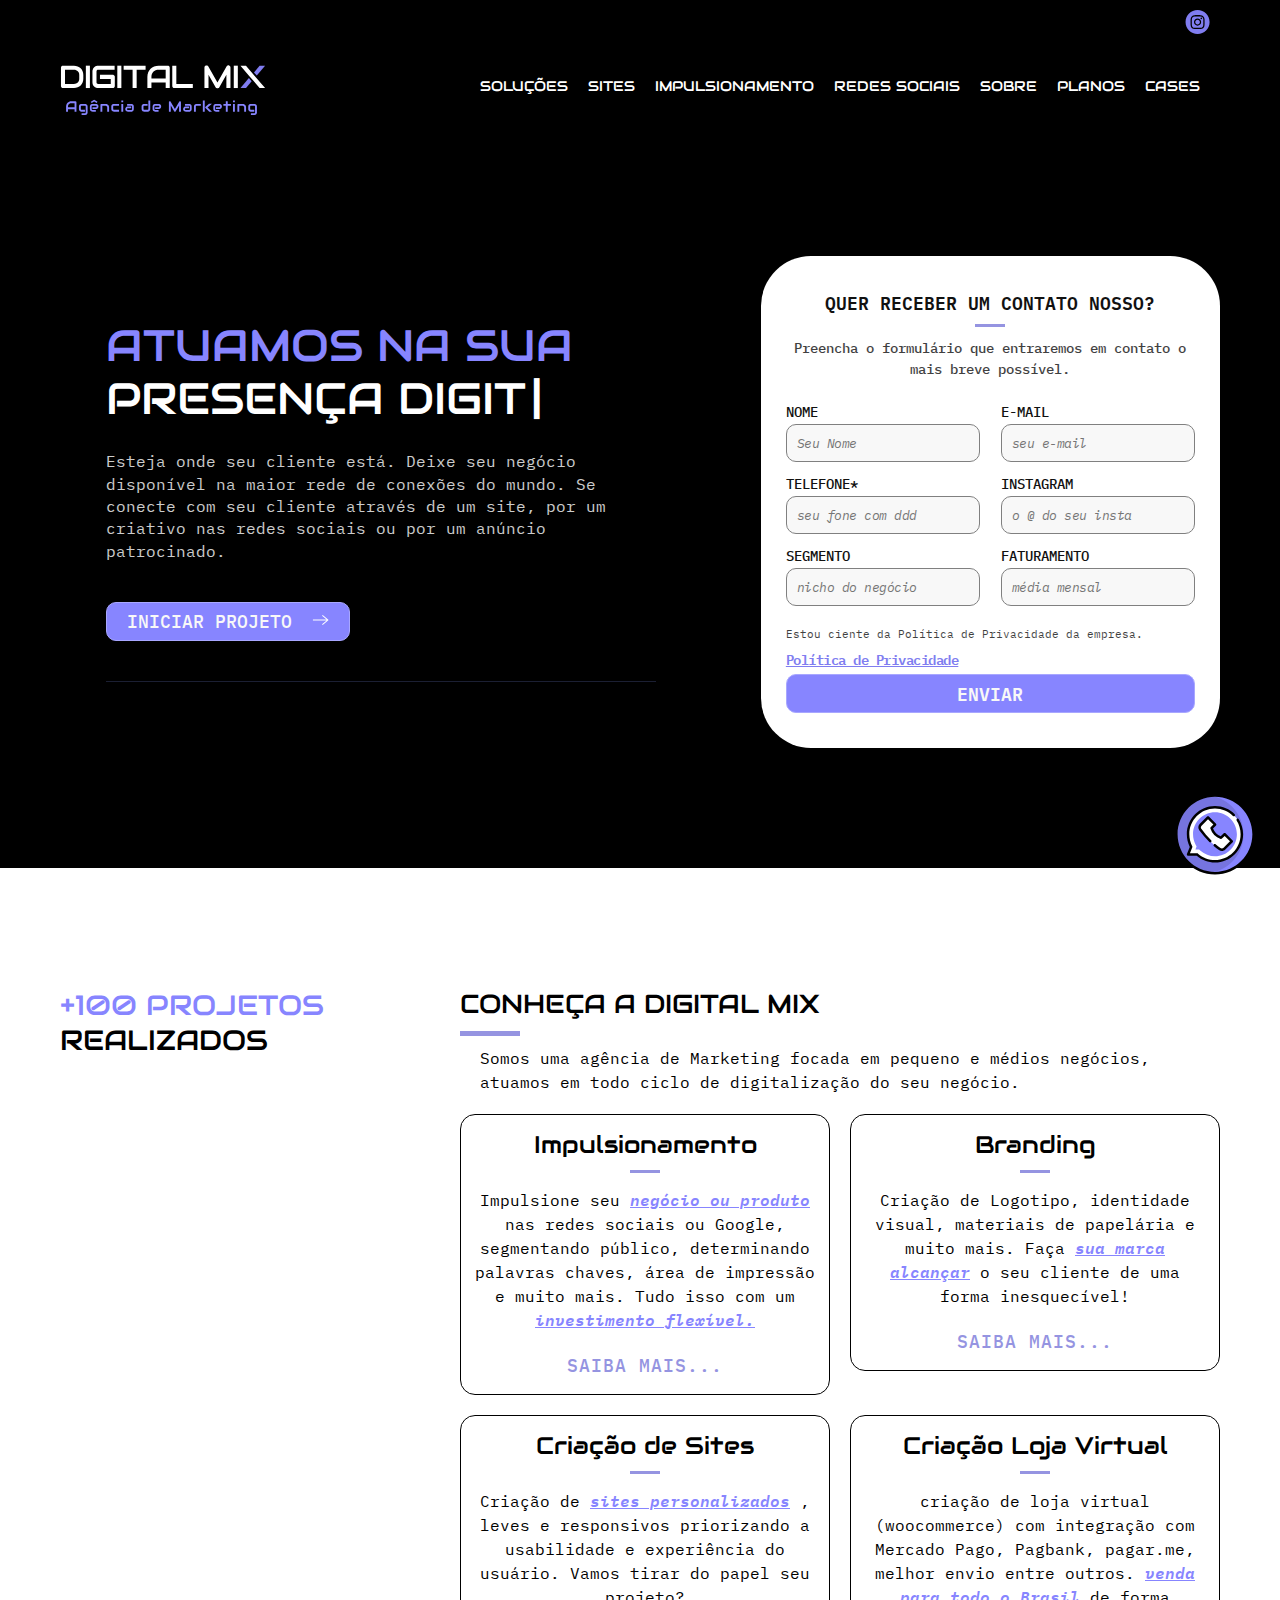
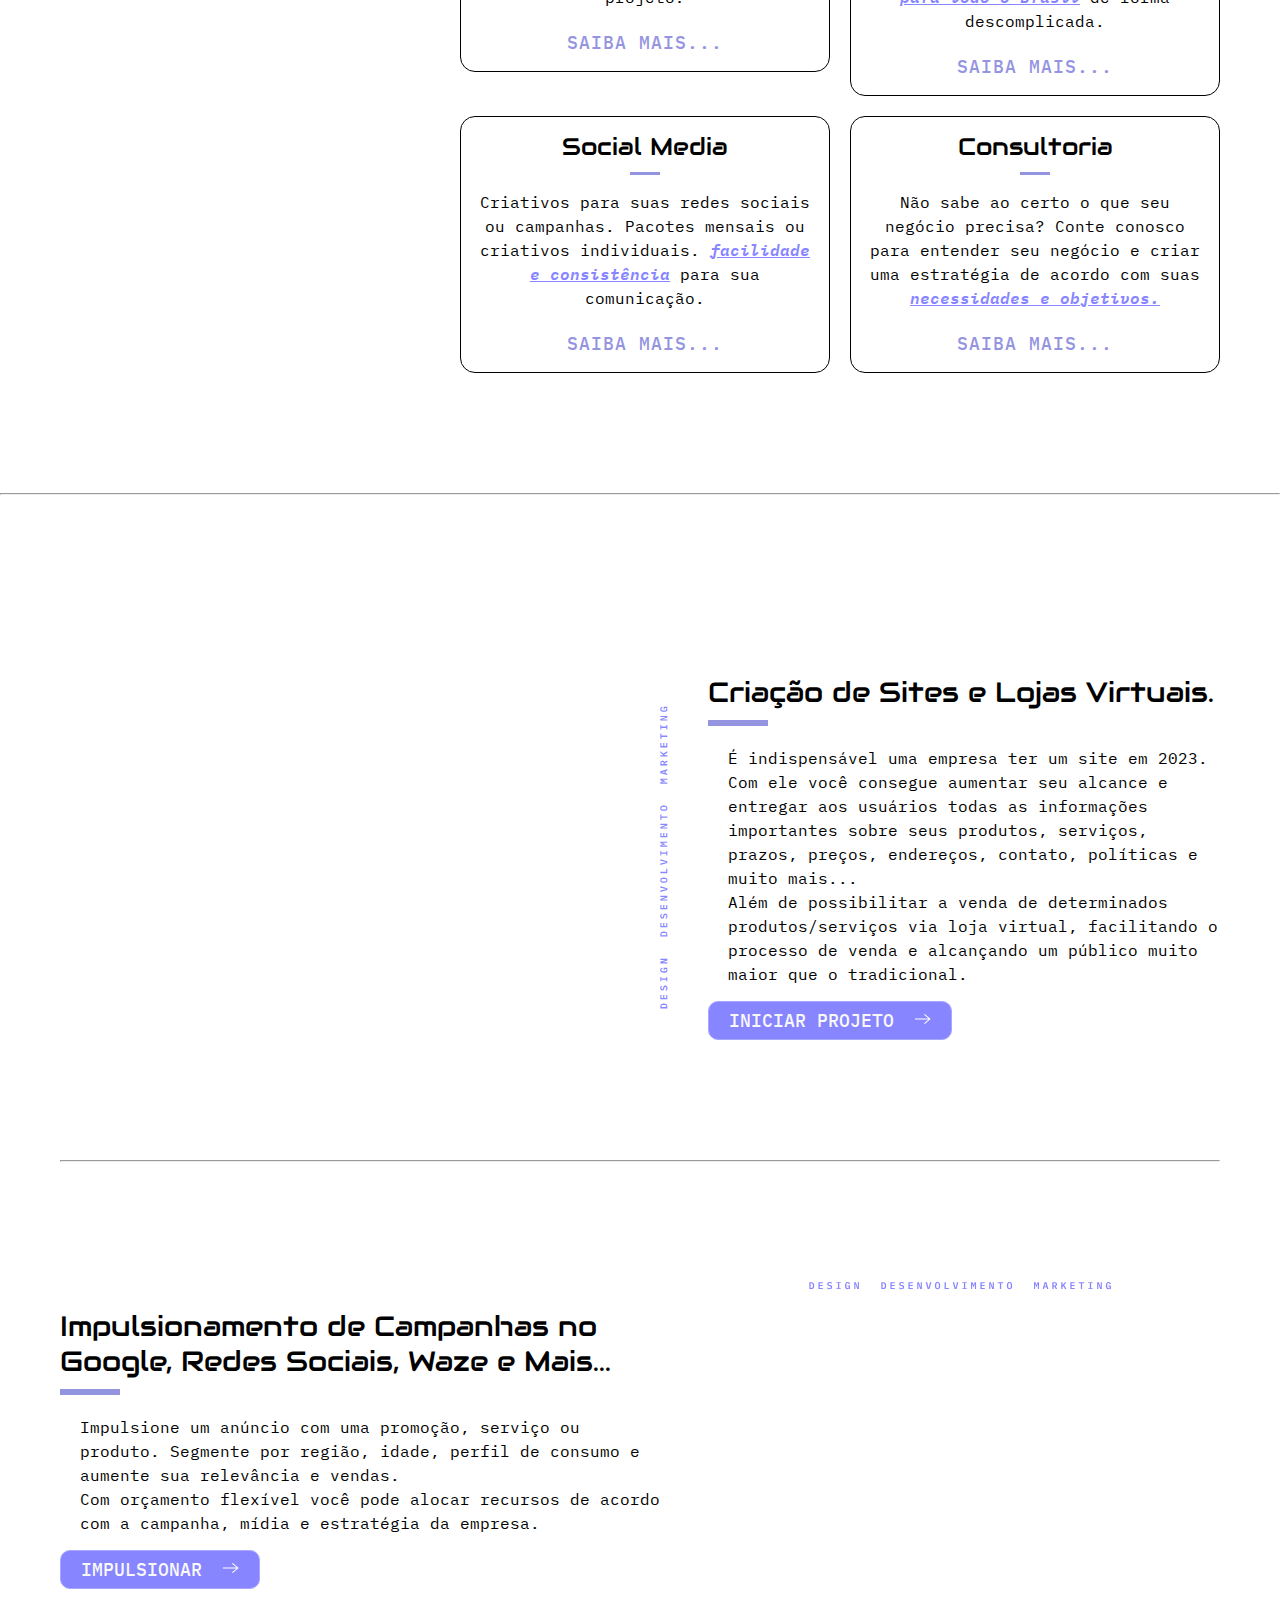
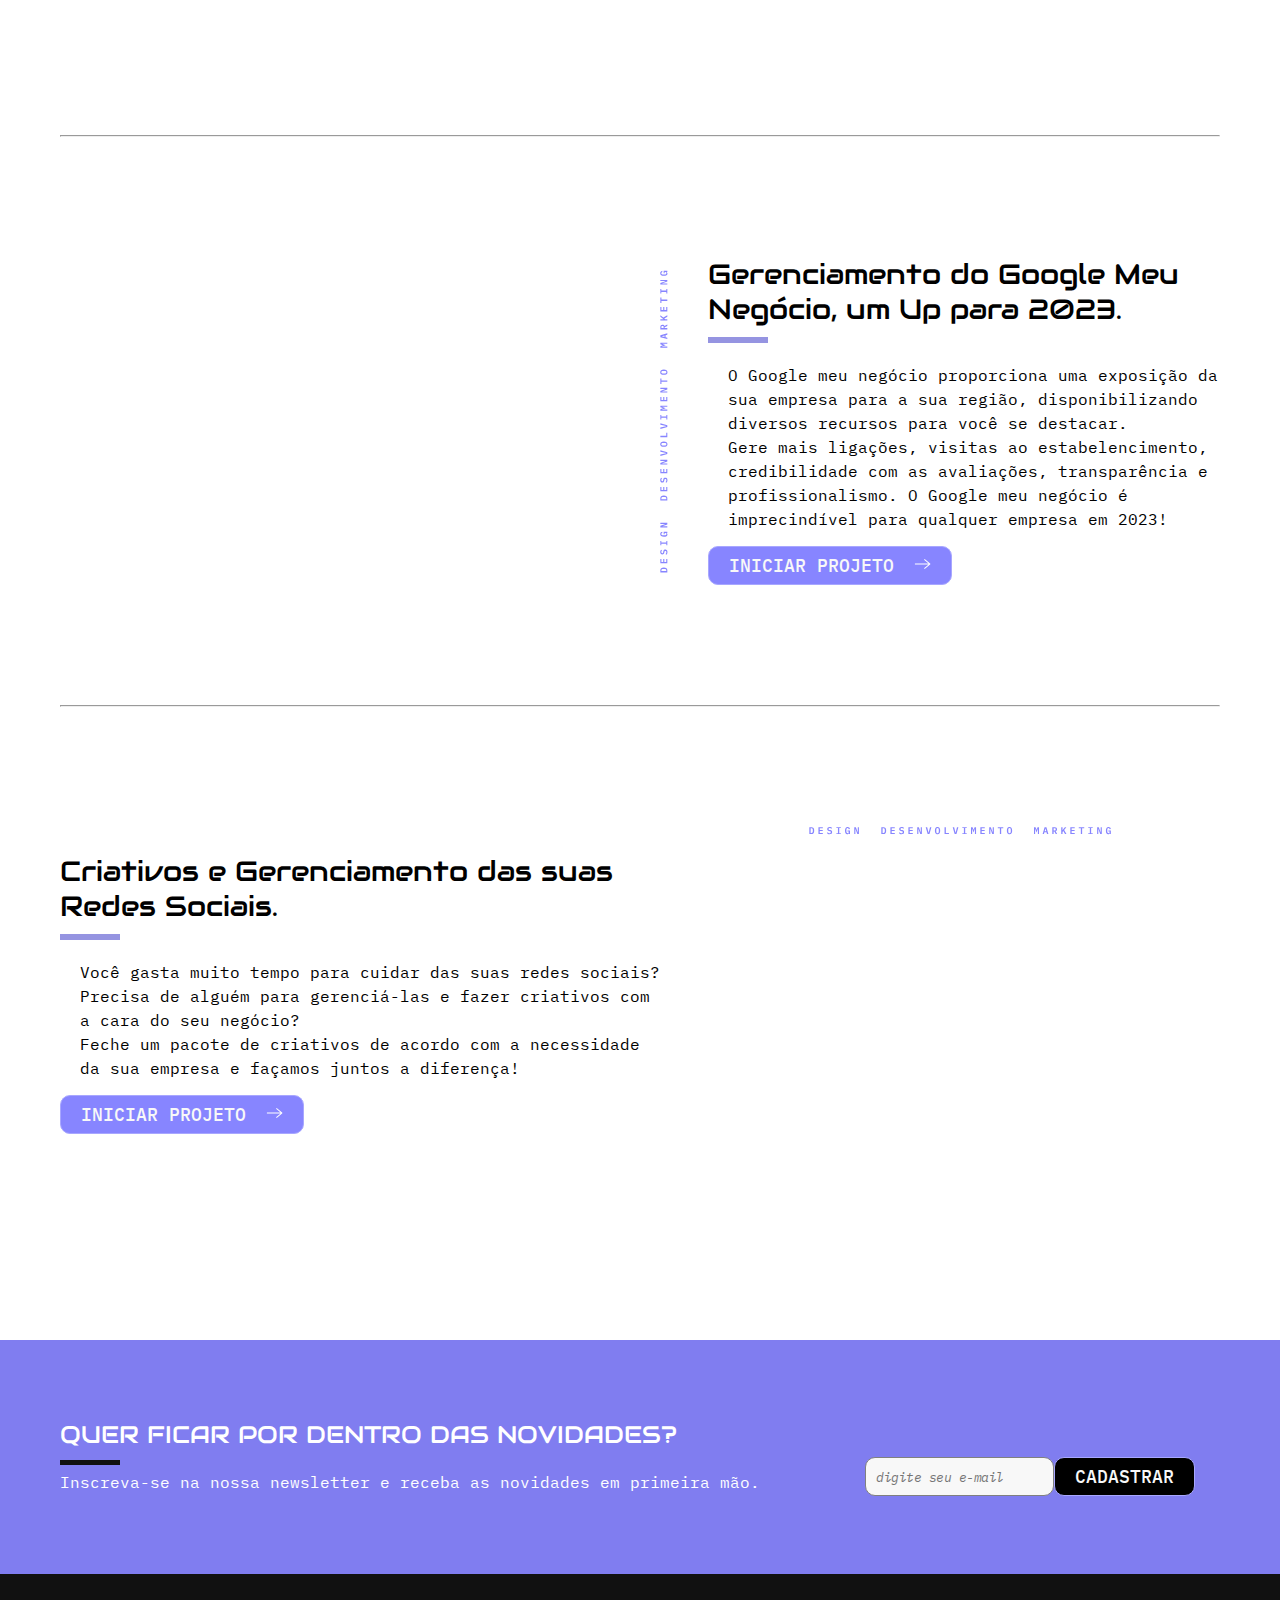
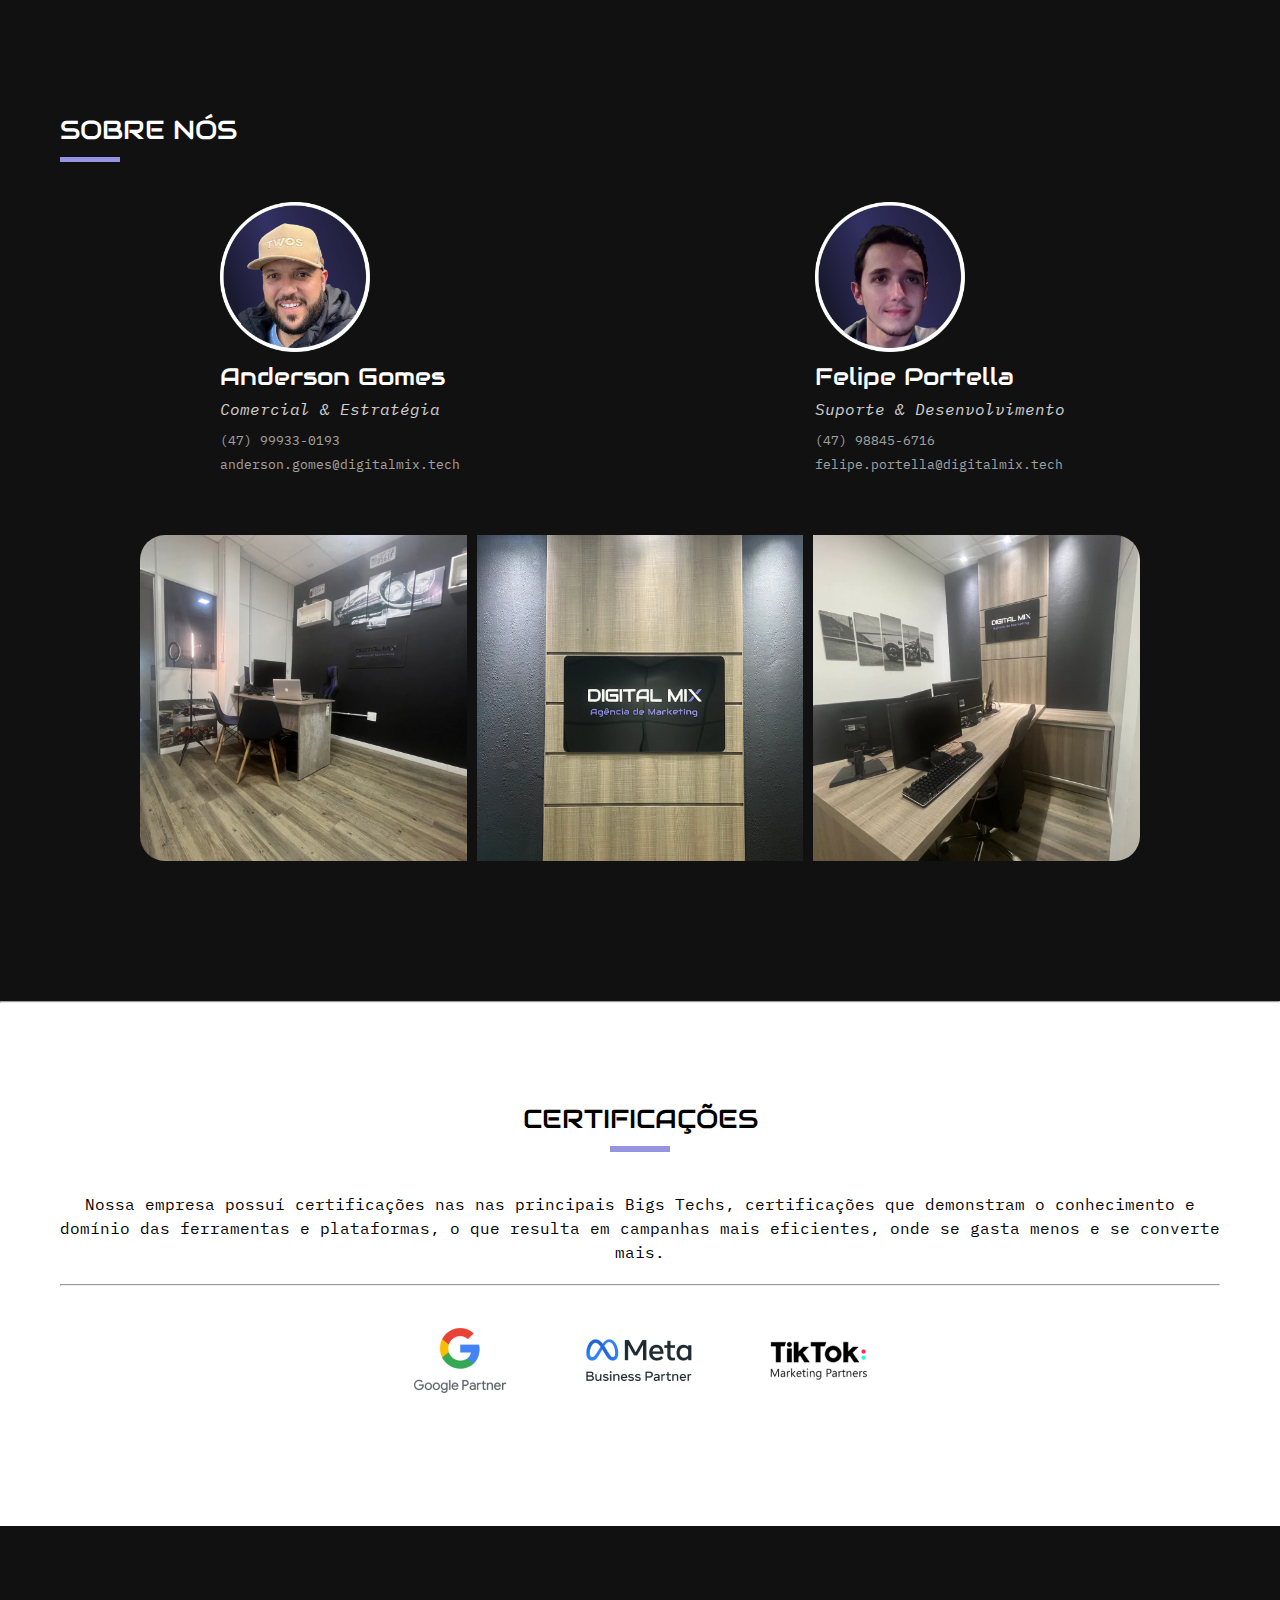
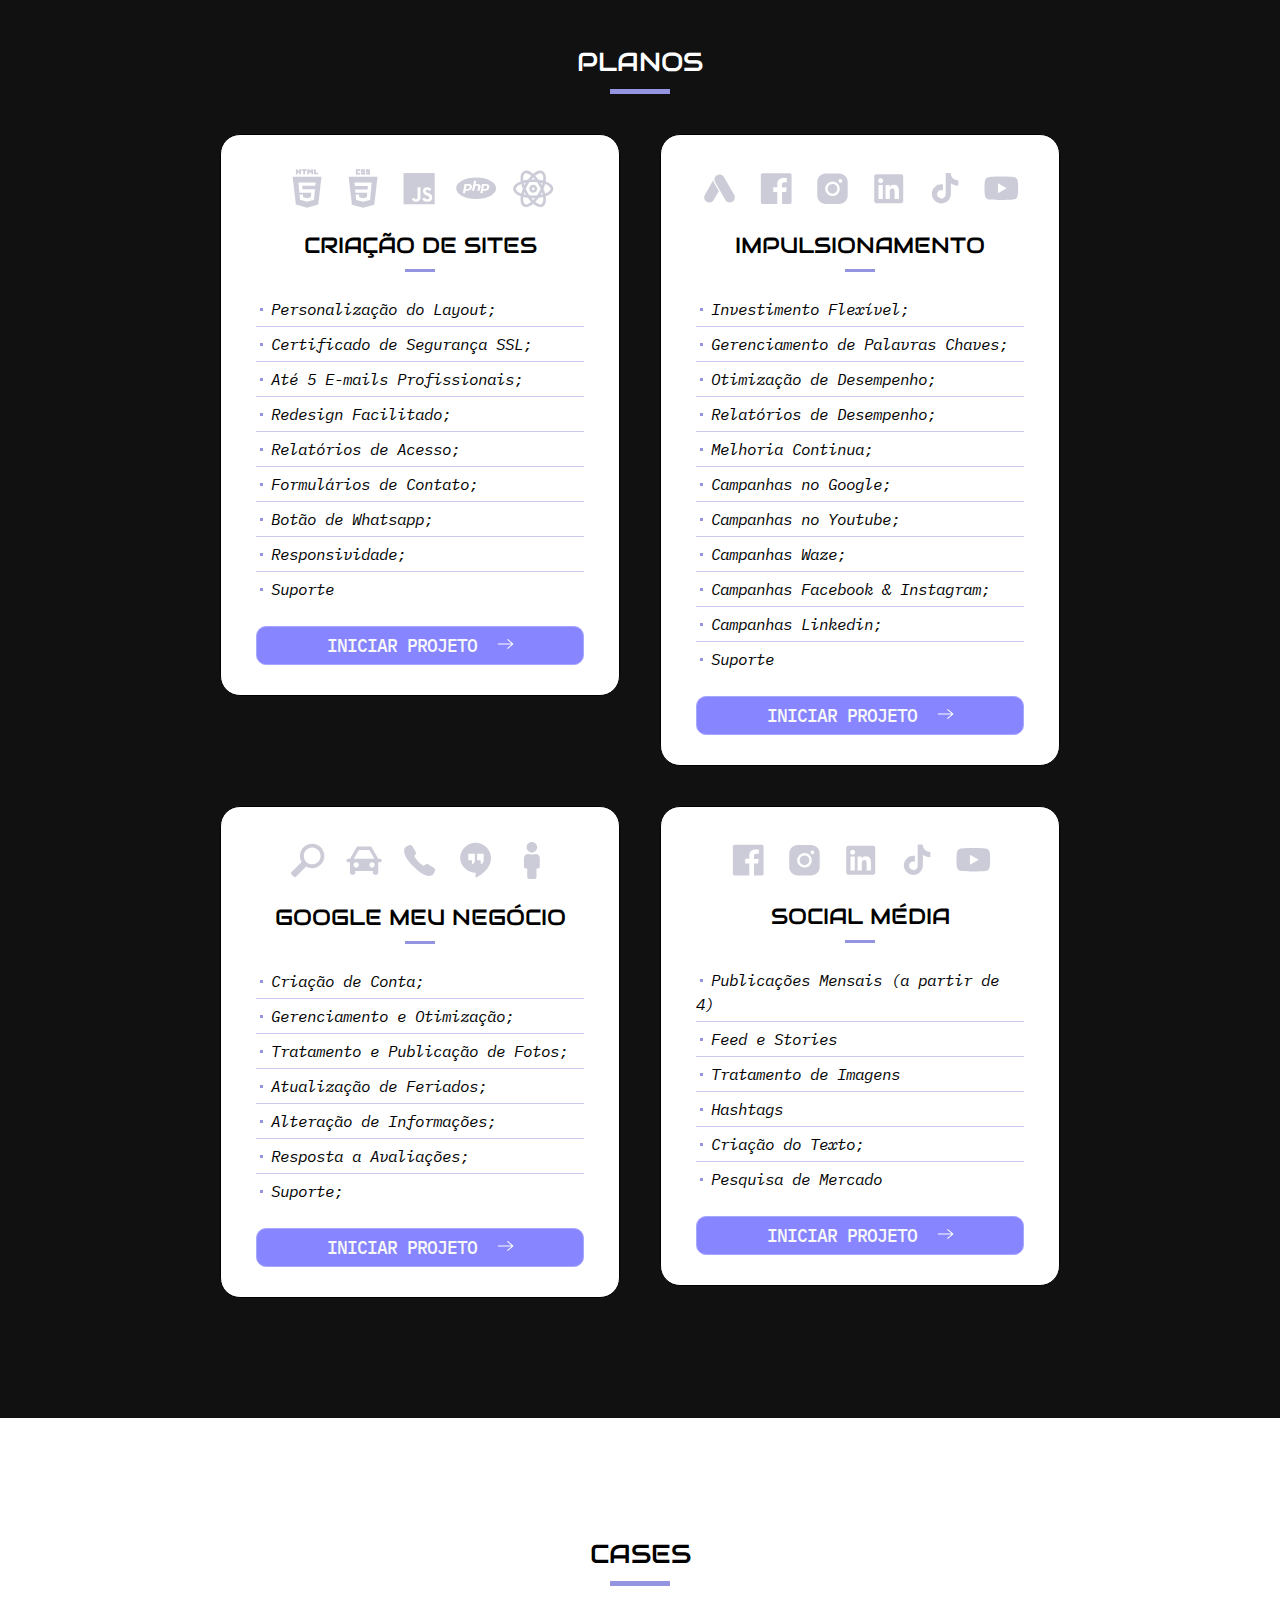
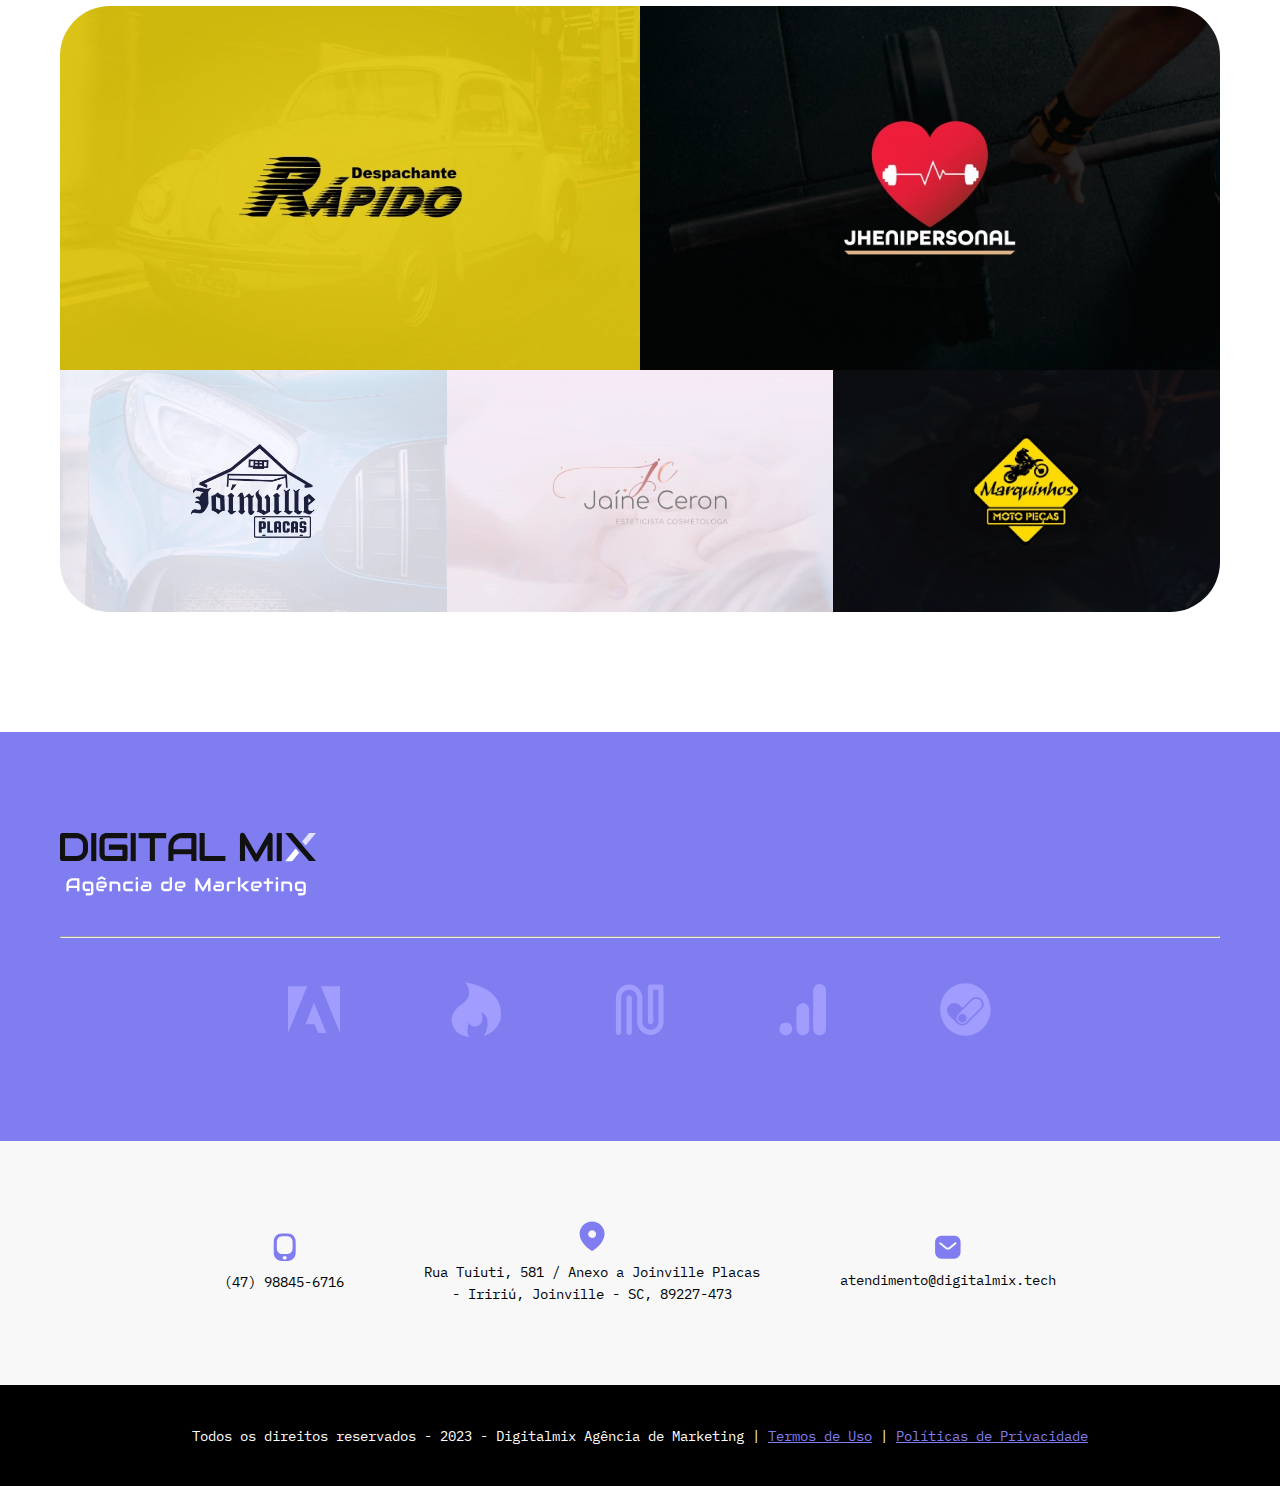
==== index.html @ 93b7db5c "add" ====
<!DOCTYPE html>
<html lang="pt-br">
<head>
    <meta charset="UTF-8">
    <meta http-equiv="X-UA-Compatible" content="IE=edge">
    <meta name="viewport" content="width=device-width, initial-scale=1.0">
    <title>Digitalmix - Agência de Marketing em Joinville</title>

    <meta name="rating" content="General" /> <!--Contra indicação de idade-->
    <meta name="revisit-after" content="60 days" /><!--Dias que deve refazer cache-->
    <meta name="reply-to" content="felipedegenerportella@yahoo.com"><!--Para qual email são enviadas notificações-->
    <meta name="robots" content="index, follow"><!--Robots-->
    <meta name="GOOGLEBOT" content="follow, index" /><!--Google Boot-->
    <meta name="Publisher-Email" content="felipedegenerportella@yahoo.com" />
    <meta name="distribution" content="Regional" /><!--Informa se a distribuição é global ou regional-->
    <meta name="doc-class" content="Completed" /><!--Informa a classe do documento-->
    <meta name="doc-rights" content="Public" /> <!--Informa se as informações são publicas, privadas ou internas-->
    <meta name="copyright" content="Felipe Portella" /><!--Quem produziu o site-->
    
    
     <!--OG-->
     <meta property="og:title" content="Digitalmix - Agência de Marketing em Joinville">
     <meta property="og:description" content="">
     <meta property="og:type" content="website">
     <meta property="og:url" content="https://digitalmix.tech/">
     <meta property="og:image" content="https://digitalmix.tech/img/og.png">
     <meta property="og:imagem:secure_url" content="https://digitalmix.tech/img/og.png">
     <meta property="og:image:type" content="imagem/png">
     <meta property="og:site_name" content="Digitamix - Agência de Marketing em Joinville">

    <!--Css-->
    <link rel="stylesheet" href="css/style.css">

    <!--Font-->
    <link rel="preconnect" href="https://fonts.googleapis.com"><link rel="preconnect" href="https://fonts.gstatic.com" crossorigin><link href="https://fonts.googleapis.com/css2?family=Audiowide&display=swap" rel="stylesheet">
    <link rel="preconnect" href="https://fonts.googleapis.com"><link rel="preconnect" href="https://fonts.gstatic.com" crossorigin><link href="https://fonts.googleapis.com/css2?family=IBM+Plex+Mono:ital,wght@0,400;0,500;0,700;1,400&display=swap" rel="stylesheet">


    <!--Favicon-->
    <link rel="shortcut icon" href="/favicon.ico">
    <meta name="theme-color" content="#8785FF">
    <link rel="apple-touch-icon" sizes="180x180" href="apple-touch-icon.png">
    <link rel="icon" type="image/png" sizes="32x32" href="favicon-32x32.png">
    <link rel="icon" type="image/png" sizes="16x16" href="favicon-16x16.png">
    <link rel="mask-icon" href="/safari-pinned-tab.svg" color="#8785FF">
    <meta name="apple-mobile-web-app-title" content="Digital Mix - Agência de Marketing">
    <meta name="application-name" content="">
    <link rel="manifest" href="/site.webmanifest">

    <!--Navegg-->
    <script id="navegg" type="text/javascript">
        (function(n,v,g){o='Navegg';if(!n[o]){
          a=v.createElement('script');a.src=g;b=document.getElementsByTagName('script')[0];
          b.parentNode.insertBefore(a,b);n[o]=n[o]||function(parms){
          n[o].q=n[o].q||[];n[o].q.push([this, parms])};}})
        (window, document, 'https://tag.navdmp.com/universal.min.js');
        window.naveggReady = window.naveggReady||[];
        nvg85037 = new Navegg({
          acc: 85037
        });
      </script>


    <!-- Google tag (gtag.js) -->
    <script async src="https://www.googletagmanager.com/gtag/js?id=G-N3H4SMGF7G"></script>
    <script>
    window.dataLayer = window.dataLayer || [];
    function gtag(){dataLayer.push(arguments);}
    gtag('js', new Date());

    gtag('config', 'AW-449984923');
    gtag('config', 'G-N3H4SMGF7G');
    </script>

    <!-- Hotjar Tracking Code for https://digitalmix.tech/ -->
<script>
    (function(h,o,t,j,a,r){
        h.hj=h.hj||function(){(h.hj.q=h.hj.q||[]).push(arguments)};
        h._hjSettings={hjid:3334022,hjsv:6};
        a=o.getElementsByTagName('head')[0];
        r=o.createElement('script');r.async=1;
        r.src=t+h._hjSettings.hjid+j+h._hjSettings.hjsv;
        a.appendChild(r);
    })(window,document,'https://static.hotjar.com/c/hotjar-','.js?sv=');
</script>


<!--ADOPT-->
<meta name="adopt-website-id" content="e0856eb4-cb9e-4109-abf4-30ad2fa13385" />
          <script src="//tag.goadopt.io/injector.js?website_code=e0856eb4-cb9e-4109-abf4-30ad2fa13385" class="adopt-injector"></script>

</head>
<body>

      <!--Whats-->
      <a class="whats-fixed" target="_blank" onclick='return gtag_report_conversion("https://api.whatsapp.com/send?phone=5547988456716&text=Olá! Encontrei esse número no Site.")' href="https://api.whatsapp.com/send?phone=5547988456716&text=Olá! Encontrei esse número no Site.">
       <img src="/img/whatsapp-fixed.svg" alt="Whatsapp Faleconosco">
     </a>

 

    <!--Top Menu-->
    <section class="top-menu">
        <div class="top-menu-social container">
          <!--<a href=""><img src="/img/face.svg" alt="Facebook da DigitalMix"></a>-->  
            <a target="_blank" href="https://www.instagram.com/agencia_digitalmix/"><img src="/img/insta.svg" alt="Instagram da DigitalMix"></a>
        </div>
    </section>

    <header class="header">
        <div class="container header-grid"  id="nav">
            <div class="logo">
               <a href=""> <img src="/img/digital-mix-logo.svg" alt="Logotipo DigitalMix"></a>
            </div>
            <button aria-label="Abrir Menu" id="btn-mobile" aria-haspopup="true" aria-controls="menu" aria-expanded="false">
                <span id="hamburger"></span>
              </button>
            <ul class="menu" data-menu="list" id="menu" role="menu">
                <li><a href="#solucoes">SOLUÇÕES</a></li>
                <li><a href="#sites-info">SITES</a></li>
                <li><a href="#impulsionamento-info">IMPULSIONAMENTO</a></li>
                <li><a href="#social-info">REDES SOCIAIS</a></li>
                <li><a href="#about">SOBRE</a></li>
                <li><a href="#plans">PLANOS</a></li>
                <li><a href="#cases">CASES</a></li>

            </ul>

  
        </div>
    </header>



    <main class="main" >
        <div class="container main-grid">
            <div class="main-content">
                <span class="title-init">ATUAMOS NA SUA</span>
                <h1>PRESENÇA DIGITAL!</h1>
                <p>Esteja onde seu cliente está. Deixe seu negócio disponível na maior rede de conexões do mundo. Se conecte com seu cliente através de um site, por um criativo nas redes sociais ou por um anúncio patrocinado.</p>
                <a class="btn" target="_blank" onclick='return gtag_report_conversion("https://api.whatsapp.com/send?phone=5547988456716&text=Olá! Encontrei esse número no Site.")' href="https://api.whatsapp.com/send?phone=5547988456716&text=Olá! Encontrei esse número no site.">Iniciar Projeto</a>
            </div>
            <form class="form formphp" action="./enviar.php" method="POST" name="form" aria-label="Formulário de Contato">
                <h3>QUER RECEBER UM CONTATO NOSSO?</h3>
                <p>Preencha o formulário que entraremos em contato o mais breve possível.</p>
                <div class="form-grid">
                    <div class="form-group">
                        <div>
                            <label for="nome">NOME</label>
                            <input placeholder="Seu Nome" name="nome" type="text">
                        </div>
                        <div>
                            <label for="email">E-MAIL</label>
                            <input placeholder="seu e-mail" name="email" type="text">
                        </div>
                    </div>
                    <div class="form-group">
                        <div>
                            <label for="telefone">TELEFONE*</label>
                            <input placeholder="seu fone com ddd" name="telefone" type="text">
                        </div>
                        <div>
                            <label for="instagram">INSTAGRAM</label>
                            <input placeholder="o @ do seu insta" name="instagram" type="text">
                        </div>
                    </div>
                    <div class="form-group hidden-mobile">
                        <div>
                            <label for="segmento">SEGMENTO</label>
                            <input placeholder="nicho do negócio" name="segmento" type="text">
                        </div>
                        <div>
                            <label for="faturamento">FATURAMENTO</label>
                            <input placeholder="média mensal" name="faturamento" type="text">
                        </div>
                    </div>
                    <div class="form-end">
                        <p>Estou ciente da Política de Privacidade da empresa.</p>
                        <a href="politica.html">Política de Privacidade</a>
                        <button>ENVIAR</button>
                    </div>
                </div>
            </form>
          
        </div>
    </main>



  

    <!--Services-->
    <section class="services" id="solucoes" aria-label="Serviços e Soluções">
        <div class="container services-grid"> 
            <div>
                <h2><span class="purple">+100 PROJETOS</span> REALIZADOS</h2>
            </div>
            <div class="service-main">
                <h3>Conheça A DIGITAL MIX</h3>
                <p>Somos uma agência de Marketing focada em pequeno e médios negócios, atuamos em todo ciclo de digitalização do seu negócio.</p>
                <div class="cards-services">
                    <div class="cards-services-content">
                        <div><h2>Impulsionamento</h2><p>Impulsione seu <span class="strong">negócio ou produto</span>  nas redes sociais ou Google, segmentando público, determinando palavras chaves, área de impressão e muito mais. Tudo isso com um <span class="strong">investimento flexível.</span> </p><a class="btn-underline" href="#impulsionamento">Saiba Mais...</a></div>
                        <div><h2>Branding</h2><p>Criação de Logotipo, identidade visual, materiais de papelária e muito mais. Faça  <span class="strong">sua marca alcançar</span>  o seu cliente de uma forma inesquecível!</p><a class="btn-underline" target="_blank" onclick='return gtag_report_conversion("https://api.whatsapp.com/send?phone=5547988456716&text=Olá! Tenho um projeto de Branding e gostaria de falar com vocês.")' href="https://api.whatsapp.com/send?phone=5547988456716&text=Olá! Tenho um projeto de Branding e gostaria de falar com vocês.">Saiba Mais...</a></div>
                    </div>
                    <div class="cards-services-content">
                        <div><h2>Criação de Sites</h2><p>Criação de <span class="strong">sites personalizados</span> , leves e responsivos priorizando a usabilidade e experiência do usuário. Vamos tirar do papel seu projeto?</p><a class="btn-underline" href="#sites">Saiba Mais...</a></div>
                        <div><h2>Criação Loja Virtual</h2><p>criação de loja virtual (woocommerce) com integração com Mercado Pago, Pagbank, pagar.me, melhor envio entre outros. <span class="strong">venda para todo o Brasil</span>  de forma descomplicada.</p><a class="btn-underline" href="#sites">Saiba Mais...</a></div>
                    </div>
                    <div class="cards-services-content">
                        <div><h2>Social Media</h2><p>Criativos para suas redes sociais ou campanhas. Pacotes mensais ou criativos individuais. <span class="strong">facilidade e consistência</span>  para sua comunicação.</p><a class="btn-underline" href="#social">Saiba Mais...</a></div>
                        <div><h2>Consultoria</h2><p>Não sabe ao certo o que seu negócio precisa? Conte conosco para entender seu negócio e criar uma estratégia de acordo com suas <span class="strong">necessidades e objetivos.</span> </p><a class="btn-underline" target="_blank" onclick='return gtag_report_conversion("https://api.whatsapp.com/send?phone=5547988456716&text=Olá! Tenho interesse em realizar um trabalho na minha empresa e gostaria de conversar com vocês.")' href="https://api.whatsapp.com/send?phone=5547988456716&text=Olá! Tenho interesse em realizar um trabalho na minha empresa e gostaria de conversar com vocês.">Saiba Mais...</a></div>
                    </div>
                </div>
            </div>
        </div>
        
    </section>

    <hr>


    <!--Product-->
    <article class="product">
        <div class="container product-box" aria-label="Criação de Sites">
            <div class="product-grid" id="sites-info">
                <iframe width="560" height="315" src="https://www.youtube.com/embed/1dSvZI_4dos" title="YouTube video player" frameborder="0" allow="accelerometer; autoplay; clipboard-write; encrypted-media; gyroscope; picture-in-picture" allowfullscreen></iframe>
                <img class="imagem-product" src="/img/ddm.svg" alt="Video Proposta de Criação de Site e Lojas Virtuais">
                <section>
                    <h2>Criação de Sites e Lojas Virtuais.</h2>
                    <p>É indispensável uma empresa ter um site em 2023. Com ele você consegue aumentar seu alcance e entregar aos usuários todas as informações importantes sobre seus produtos, serviços, prazos, preços, endereços, contato, políticas e muito mais...</p>
                    <p>Além de possibilitar a venda de determinados produtos/serviços via loja virtual, facilitando o processo de venda e alcançando um público muito maior que o tradicional.</p>
                    <a class="btn" href="#sites">Iniciar Projeto</a>
                </section>
            </div>

            <hr>

            <div class="product-grid2" id="impulsionamento-info" aria-label="Campanhas de Impulsionamento">
                <section>
                    <h2>Impulsionamento de Campanhas no Google, Redes Sociais, Waze e Mais...</h2>
                    <p>Impulsione um anúncio com uma promoção, serviço ou produto. Segmente por região, idade, perfil de consumo e aumente sua relevância e vendas.</p>
                    <p>Com orçamento flexível você pode alocar recursos de acordo com a campanha, mídia e estratégia da empresa.</p>
                    <a class="btn" href="#impulsionamento">Impulsionar</a>
                </section>
                <div class="iframe-product">
                    <img class="imagem-product" src="/img/ddm-horizontal.svg" alt="Design, Desenvolvimento e Marketing">
                    <iframe width="560" height="315" src="https://www.youtube.com/embed/wWlVr-6f7qg" title="YouTube video player" frameborder="0" allow="accelerometer; autoplay; clipboard-write; encrypted-media; gyroscope; picture-in-picture" allowfullscreen></iframe>
                </div>
            </div>

            <hr>

            <div class="product-grid" id="gmb-info" aria-label="Google Meu Negócio">
                <iframe width="560" height="315" src="https://www.youtube.com/embed/zby9VziDV2I" title="YouTube video player" frameborder="0" allow="accelerometer; autoplay; clipboard-write; encrypted-media; gyroscope; picture-in-picture" allowfullscreen></iframe>
                <img class="imagem-product" src="/img/ddm.svg" alt="Design, Desenvolvimento e Marketing">
                <section>
                    <h2>Gerenciamento do Google Meu Negócio, um Up para 2023.
                    </h2>
                    <p>O Google meu negócio proporciona uma exposição da sua empresa para a sua região, disponibilizando diversos recursos para você se destacar.</p>
                    <p>Gere mais ligações, visitas ao estabelencimento, credibilidade com as avaliações, transparência e profissionalismo. O Google meu negócio é imprecindível para qualquer empresa em 2023!</p>
                    <a class="btn" href="#gmb">Iniciar Projeto</a>
                </section>
            </div>

            <hr>

            <div class="product-grid2" id="social-info" aria-label="Social Media">
                <section>
                    <h2>Criativos e Gerenciamento das suas Redes Sociais.</h2>
                    <p>Você gasta muito tempo para cuidar das suas redes sociais? Precisa de alguém para gerenciá-las e fazer criativos com a cara do seu negócio?</p>
                    <p>Feche um pacote de criativos de acordo com a necessidade da sua empresa e façamos juntos a diferença! </p>
                    <a class="btn" href="#social">Iniciar Projeto</a>
                </section>
                <div class="iframe-product">
                    <img class="imagem-product" src="/img/ddm-horizontal.svg" alt="Design, Desenvolvimento e Marketing">
                    <iframe width="560" height="315" src="https://www.youtube.com/embed/Pzy-YBgj_ZA" title="YouTube video player" frameborder="0" allow="accelerometer; autoplay; clipboard-write; encrypted-media; gyroscope; picture-in-picture" allowfullscreen></iframe>
                </div>
            </div>
        </div>
    </article>


    <!--Call bar-->
    <section class="call-bar" aria-label="Newsletter">
        <div class="container call-bar-grid">
            <div>
                <h4>QUER FICAR POR DENTRO DAS NOVIDADES?</h4>
                <p>Inscreva-se na nossa newsletter e receba as novidades em primeira mão.</p>
            </div>
            <form class="form formphp formcallbar" action="./enviar.php" method="POST" name="form">
                <input placeholder="digite seu e-mail" type="text" name="email">
                <button>Cadastrar</button>
            </form>
        </div>
    </section>

    <!--Impact
    <section class="impact">
        <div class="container">
            <h3 >IMPACTO</h3>
            <hr> 
            <div class="esteira-bg" >
                <div class="esteira">
                    <img class="item" src="/img/Rectangle 91.png" alt="">
                    <img class="item" src="/img/Rectangle 91.png" alt="">
                    <img class="item" src="/img/Rectangle 91.png" alt="">
                    <img class="item" src="/img/Rectangle 91.png" alt="">
                    <img class="item" src="/img/Rectangle 91.png" alt="">
                    <img class="item" src="/img/Rectangle 91.png" alt="">
                    <img class="item" src="/img/Rectangle 91.png" alt="">
                    <img class="item" src="/img/Rectangle 91.png" alt="">

                </div>
                <div class="esteira2">
                    <img class="item" src="/img/Rectangle 91.png" alt="">
                    <img class="item" src="/img/Rectangle 91.png" alt="">
                    <img class="item" src="/img/Rectangle 91.png" alt="">
                    <img class="item" src="/img/Rectangle 91.png" alt="">
                    <img class="item" src="/img/Rectangle 91.png" alt="">
                    <img class="item" src="/img/Rectangle 91.png" alt="">
                    <img class="item" src="/img/Rectangle 91.png" alt="">
                    <img class="item" src="/img/Rectangle 91.png" alt="">
                </div>
            </div>
        </div>
    </section>

-->

    <!--About-->
    <section class="about" id="about" aria-label="Sobre Nós">
        <div class="container">
            <h3>SOBRE NÓS</h3>
            <div class="about-grid">
                <div>
                    <img src="/img/anderson-gomes.webp" alt="Anderson Gomes">
                    <h4>Anderson Gomes</h4>
                    <h6>Comercial & Estratégia</h6>
                    <a target="_blank" onclick='return gtag_report_conversion("https://api.whatsapp.com/send?phone=5547999330193")' href="https://api.whatsapp.com/send?phone=5547999330193">(47) 99933-0193</a>
                    <a target="_blank" href="mailto:anderson.gomes@digitalmix.tech">anderson.gomes@digitalmix.tech</a>
                    <p></p>
                </div>
                <div>
                    <img src="/img/felipe-portella.webp" alt="Felipe Portella">
                    <h4>Felipe Portella</h4>
                    <h6>Suporte & Desenvolvimento</h6>
                    <a target="_blank" onclick='return gtag_report_conversion("https://api.whatsapp.com/send?phone=5547988456716")' href="https://api.whatsapp.com/send?phone=5547988456716">(47) 98845-6716</a>
                    <a target="_blank" href="mailto:felipe.portella@digitalmix.tech">felipe.portella@digitalmix.tech</a>
                    <p></p>
                </div>
            </div>
            <div class="about-img">
                <img src="img/about1.webp" alt="DigitalMix Foto Interna">
                <img src="img/about2.webp" alt="DigitalMix Foto Interna 2">
                <img src="img/about3.webp" alt="DigitalMix Foto Interna 3">
            </div>
        </div>
    </section>

    <!--Review
    <section class="review">
        <div class="container">
            <h4>VEJA O QUE NOSSOS CLIENTES DIZEM DA GENTE</h4>
            <p>Alguns dos nossos clientes deixaram um depoimento com a experiência deles com nossos serviços e atendimento. Acompanhe!</p>
            <div class="review-grid">
                <div>
                    <img src="/img/review-grid.png" alt="">
                </div>
                <div>
                    <img src="/img/review-grid.png" alt="">
                </div>
                <div>
                    <img src="/img/review-grid.png" alt="">
                </div>
            </div>
        </div>
    </section>
-->
    <hr>

    <!--Certificate-->
    <section class="certificate" aria-label="Certificação">
        <div class="container">
            <h3>Certificações</h3>
            <p>Nossa empresa possuí certificações nas nas principais Bigs Techs, certificações que demonstram o conhecimento e domínio das ferramentas e plataformas, o que resulta em campanhas mais eficientes, onde se gasta menos e se converte mais.</p>
            <hr>
            <div class="certificate-grid">
                <img src="/img/google-partner.png" alt="Empresa Google Partner">
                <img src="/img/meta-partner.png" alt="Empresa Meta Partner">
                <img src="/img/tiktok-partner.png" alt="Empresa Tiktok Partner">
            </div>
        </div>
    </section>


    <!--Plans-->
    <section class="plans" id="plans" aria-label="Planos">
        <div class="container">
            <h3>
                Planos
            </h3>
            <div class="plans-grid" id="sites">
                <div>
                    <span class="plans-grid-icon">
                        <img src="img/html.svg" alt="HTML">
                        <img src="img/css.svg" alt="CSS">
                        <img src="img/js.svg" alt="JS">
                        <img src="img/php.svg" alt="PHP">
                        <img src="img/react.svg" alt="REACT">
                     </span>
                    <h2>Criação de Sites</h2> 
               
                    <ul class="plans-grid-list">
                        <li>Personalização do Layout;</li>
                        <li>Certificado de Segurança SSL;</li>
                        <li>Até 5 E-mails Profissionais;</li>
                        <li>Redesign Facilitado;</li>
                        <li>Relatórios de Acesso;</li>
                        <li>Formulários de Contato;</li>
                        <li>Botão de Whatsapp;</li>
                        <li>Responsividade;</li>
                        <li>Suporte</li>
                        <a class="btn" target="_blank" onclick='return gtag_report_conversion("https://api.whatsapp.com/send?phone=5547988456716&text=Olá! Tenho interesse em um projeto de Site/Loja Virtual.")' href="https://api.whatsapp.com/send?phone=5547988456716&text=Olá! Tenho interesse em um projeto de Site/Loja Virtual.">Iniciar Projeto</a>
              
                    </ul>
                 
                </div>
                <div>
                    <span class="plans-grid-icon" id="impulsionamento">
                        <img src="img/ads.svg" alt="Google ADS">
                        <img src="img/faceads.svg" alt="Facebook ADS">
                        <img src="img/instagramads.svg" alt="Instagram ADS">
                        <img src="img/linkedin.svg" alt="Linkedin ADS">
                        <img src="img/tiktok.svg" alt="Tiktok ADS">
                        <img src="img/youtube.svg" alt="Youtube ADS">
                     </span>
                    <h2>Impulsionamento</h2> 
                    <ul class="plans-grid-list">
                        <li>Investimento Flexível;</li>
                        <li>Gerenciamento de Palavras Chaves;</li>
                        <li>Otimização de Desempenho;</li>
                        <li>Relatórios de Desempenho;</li>
                        <li>Melhoria Continua;</li>
                        <li>Campanhas no Google;</li>
                        <li>Campanhas no Youtube;</li>
                        <li>Campanhas Waze;</li>
                        <li>Campanhas Facebook & Instagram;</li>
                        <li>Campanhas Linkedin;</li>
                        <li>Suporte</li>
                        <a class="btn" target="_blank" onclick='return gtag_report_conversion("https://api.whatsapp.com/send?phone=5547988456716&text=Olá! Tenho interesse em iniciar campanhas de impulsionamento.")' href="https://api.whatsapp.com/send?phone=5547988456716&text=Olá! Tenho interesse em iniciar campanhas de impulsionamento.">Iniciar Projeto</a>
                    </ul>
                </div>
                <div>
                    <span class="plans-grid-icon" id="gmb">
                        <img src="img/search.svg" alt="Pesquisas">
                        <img src="img/rotas.svg" alt="Rotas">
                        <img src="img/phone.svg" alt="Ligações">
                        <img src="img/reviews.svg" alt="Reviews">
                        <img src="img/trafego.svg" alt="Tráfego">
                     </span>
                    <h2>Google Meu Negócio</h2> 
                    <ul class="plans-grid-list">
                        <li>Criação de Conta;</li>
                        <li>Gerenciamento e Otimização;</li>
                        <li>Tratamento e Publicação de Fotos;</li>
                        <li>Atualização de Feriados;</li>
                        <li>Alteração de Informações;</li>
                        <li>Resposta a Avaliações;</li>
                        <li>Suporte;</li>
                        <a class="btn" target="_blank" onclick='return gtag_report_conversion("https://api.whatsapp.com/send?phone=5547988456716&text=Olá! Tenho interesse em dar um UP no meu perfil do Google Meu Negócio.")' href="https://api.whatsapp.com/send?phone=5547988456716&text=Olá! Tenho interesse em dar um UP no meu perfil do Google Meu Negócio.">Iniciar Projeto</a>
                    </ul>
                </div>
                <div>
                    <span class="plans-grid-icon" id="social">
                        <img src="img/faceads.svg" alt="Facebook">
                        <img src="img/instagramads.svg" alt="Instagram">
                        <img src="img/linkedin.svg" alt="Linkedin">
                        <img src="img/tiktok.svg" alt="Tiktok">
                        <img src="img/youtube.svg" alt="Youtube">
                     </span>
                    <h2>Social Média</h2> 
                    <ul class="plans-grid-list">
                        <li>Publicações Mensais (a partir de 4)</li>
                        <li>Feed e Stories</li>
                        <li>Tratamento de Imagens</li>
                        <li>Hashtags</li>
                        <li>Criação do Texto;</li>
                        <li>Pesquisa de Mercado</li>
                        <a class="btn" target="_blank" onclick='return gtag_report_conversion("https://api.whatsapp.com/send?phone=5547988456716&text=Olá! Tenho interesse em dar um UP nas minhas redes sociais.")' href="https://api.whatsapp.com/send?phone=5547988456716&text=Olá! Tenho interesse em dar um UP nas minhas redes sociais.">Iniciar Projeto</a>
                    </ul>
                </div>
            </div>
        </div>
    </section>


    <!--Cases-->
    <section class="cases" id="cases" aria-label="Cases">
        <div class="container cases-grid">
            <h3>Cases</h3>
                <div class="cases-row2">
                    <div><a target="_blank" href="https://despachanterapido.com.br/"><img src="/img/despachante.webp" alt="Despachante Rápido - Site"><p class="https">https://despachanterapido.com.br/</p></a></div>
                    <div><a target="_blank" href="https://jhenipersonaltrainer.com.br/"><img src="/img/jheni.webp" alt="Jheni Personal Trainer - Site"> <p class="https">https://jhenipersonaltrainer.com.br/</p> </a></div>
                </div>
                <div class="cases-row3">
                    <div><a target="_blank" href="https://joinvilleplacas.com.br/"><img src="/img/joinvilleplacas.webp" alt="Joinville Placas - Site"> <p class="https">https://joinvilleplacas.com.br/</p> </a></div>
                    <div><a target="_blank" href="https://jaineesteticista.website/"><img src="/img/jaine.webp" alt="Jaíne Esteticista e Cosmetóloga - Site"> <p class="https">https://jaineesteticista.website/</p> </a></div>
                    <div><a target="_blank" href="https://marquinhosmotopecas.com.br/"><img src="/img/marquinhos.webp" alt="Marquinhos Moto Peças - Site"> <p class="https">https://marquinhosmotopecas.com.br/</p> </a></div>
                </div>
           
        </div>
    </section>

    <!--FAQ-->
    <section>
        <dt class="container">
            <dl></dl>
            <dd></dd>
            <dl></dl>
            <dd></dd>
            <dl></dl>
            <dd></dd>
            <dl></dl>
            <dd></dd>
            <dl></dl>
            <dd></dd>
            <dl></dl>
            <dd></dd>
        </dt>
    </section>

    <!--Footer-->
    <footer class="footer">
        <div class="container footer-grid">
            <div>
                <img src="/img/logo-footer.svg" alt="Logo DigitalMix">
            </div>
            <hr>
            <div class="footer-items">
                <img src="img/adobe.svg" alt="Pacote Adobe">
                <img src="img/hotjar.svg" alt="Hotjar">
                <img src="img/navegg.svg" alt="Navegg">
                <img src="img/analytics.svg" alt="Analytics">
                <img src="img/adopt.svg" alt="ADOPT">
        
            </div>
        </div>
    </footer>

    <!--Nav footer-->
    <section class="nav-footer">
        <nav class="container nav-footer-grid">
            <a target="_blank" href="https://api.whatsapp.com/send?phone=5547988456716&text=Olá! Encontrei esse número no Site."><img src="/img/fone.svg" alt="Whatsapp">(47) 98845-6716</a>
            <a target="_blank" href="https://www.google.com/maps/place/Digitalmix+-+Marketing+Digital/@-26.266606,-48.8242286,17z/data=!3m1!4b1!4m5!3m4!1s0x80a652d3ce86e2c1:0x68956660fb9d2378!8m2!3d-26.266606!4d-48.8220399"><img src="/img/local.svg" alt="Local">Rua Tuiuti, 581 / Anexo a Joinville Placas <br> - Iririú, Joinville - SC, 89227-473</a>
            <a  target="_blank" href="mailto:atendimento@digitalmix.tech"><img src="/img/mail.svg" alt="E-mail">atendimento@digitalmix.tech</a>
        </nav>
    </section>

    <!--Copy-->
    <section class="copy">
        <div class="container">
         <p>Todos os direitos reservados - 2023 - Digitalmix Agência de Marketing | <a target="_blank" href="termos.html">Termos de Uso</a> | <a target="_blank" href="politica.html">Políticas de Privacidade</a></p>
        </div>
    </section>

      

    <script src="/js/slides.js"></script>
    <script src="/js/menu.js"></script>
    <script src="/js/brand.js"></script>
    <script src="/js/type.js"></script>
    <script src="/js/menu-mobile.js"></script>
    <script src="/js/formulario.js"></script>

</body>
</html>
---- css/style.css ----
﻿html{box-sizing:border-box}*,*::before,*::after{box-sizing:inherit}body{min-height:100vh;scroll-behavior:smooth;text-rendering:optimizeSpeed;line-height:1.5}body,h1,h2,h3,h4,h5,h6,ul,ol,li,p,pre,blockquote,figure,figcaption,hr,dl,dd{margin:0;padding:0}ul,ol{list-style:none}input,textarea,select,button{color:inherit;font:inherit;letter-spacing:inherit}input[type="text"],textarea{width:100%}input,textarea,button{border:1px solid gray}button{padding:0.75em 1em;line-height:inherit;border-radius:0;background-color:transparent}button *{pointer-events:none}img,iframe,video,object,embed{display:block;max-width:100%}svg{max-width:100%}table{table-layout:fixed;width:100%}[hidden]{opacity:0;visibility:hidden}noscript{display:block;margin-bottom:1em;margin-top:1em}[tabindex="-1"]{outline:none !important}@media (prefers-reduced-motion: reduce){*{animation-duration:0.01ms !important;animation-iteration-count:1 !important;transition-duration:0.01ms !important;scroll-behavior:auto !important}}.sr-only{position:absolute;width:1px;height:auto;margin:0;padding:0;border:0;clip:rect(0 0 0 0);overflow:hidden;white-space:nowrap}*{text-decoration:none;color:inherit;box-sizing:border-box}h1,h2,h3,h4,h5,h6,p,span{font-size:inherit;font-style:inherit;font-weight:inherit;line-height:inherit}img{display:block;max-width:100%}a{margin:0px;padding:0px;display:block}table{border-spacing:0px}.container{max-width:1200px;margin-left:auto;margin-right:auto;padding-left:20px;padding-right:20px}*{-webkit-font-smoothing:antialiased}body{font-size:16px;overflow-x:hidden}html{scroll-behavior:smooth}.atual{color:#A8A7FF;opacity:.7}h1,h2,h3,h4,h5,h6{font-family:'Audiowide', sans-serif}p,a{font-family:'IBM Plex Mono', monospace}input{border-radius:10px;background:#F8F8F8;font-size:0.9rem;font-family:'IBM Plex Mono', monospace;padding:2.5px 5px;text-indent:5px;min-height:38px}label{font-family:'IBM Plex Mono', monospace;text-transform:uppercase;font-weight:500;font-size:0.9rem}button,.btn{cursor:pointer;background:#8785FF;width:100%;border-radius:10px;color:#F8F8F8;padding:5px 20px;border:1px solid #A8A7FF;text-transform:uppercase;font-weight:500;font-size:1.125rem;font-family:'IBM Plex Mono', monospace;transition:.3s}button:hover,.btn:hover{box-shadow:5px 5px 50px rgba(128,125,240,0.2);transform:scale(1.025)}.btn::after{content:url(/img/arrow.svg);margin-left:20px}.btn-underline{color:#9594E1;font-size:1.125rem;transition:.3s;letter-spacing:-0.25px;text-transform:uppercase}.btn-underline:hover{color:#A8A7FF}h1{font-size:2.75rem;line-height:1.3em;min-height:60px}h2{font-size:1.75rem;line-height:1.25em}h3{font-size:1.65rem;line-height:1.25em;text-transform:uppercase}h4{font-size:1.5rem;line-height:1.25em}input::placeholder{font-style:italic;font-size:0.8rem;letter-spacing:-0.5px}.whats-fixed{position:fixed;right:25px;bottom:25px;animation:move 3s infinite;z-index:9999999}.whats-fixed img{max-width:80px}@keyframes move{25%{transform:translateX(10px)}50%{transform:translateX(0px)}75%{transform:translateX(-10px)}100%{transform:translateX(0px)}}.purple{color:#8785FF}.strong{font-style:italic;color:#8785FF;font-weight:600;text-decoration:underline}@media only screen and (min-width: 325px) and (max-width: 500px){.whats-fixed img{max-width:60px}}@media only screen and (max-width: 324px){.whats-fixed img{max-width:60px}h1{font-size:2.25rem}button,.btn{font-size:1rem}}.header{background:#000000;color:#FFFFFF;padding-top:20px;padding-bottom:20px}.header-grid{display:grid;grid-template-columns:max-content 1fr;grid-gap:20px}.nav-menu{display:grid}.menu{display:grid;grid-template-columns:repeat(8, max-content);align-items:center;justify-content:end;grid-gap:20px}.menu li{max-width:max-content}.menu li a{font-family:'Audiowide', sans-serif;font-size:0.9rem}.top-menu{padding-top:10px;padding-bottom:10px;background:#000}.top-menu-social{display:grid;grid-template-columns:max-content max-content;grid-gap:10px;justify-content:end}.menu a:after{content:"";display:block;height:3px;width:0px;background:#A8A7FF;margin-top:4px;transition:0.3s;border-radius:50px;box-shadow:5px 5px 50px rgba(128,125,240,0.2)}.menu a:hover:after,.menu .atual::after{width:100%}.main{background:#000000;color:#ffffff;padding-top:80px;padding-bottom:80px}.main p{opacity:.8}.main-grid{display:grid;grid-template-columns:1.4fr 1fr;padding-top:40px;padding-bottom:40px;align-items:center;grid-gap:5%;justify-items:center}.form{background:#FFFFFF;color:#111111;border-radius:50px;padding:35px 25px}.form-group{display:grid;grid-template-columns:1fr 1fr;grid-gap:5%}.form-grid{display:grid;grid-template-columns:1fr;grid-gap:10px;margin-top:20px}.form-end{margin-top:10px;display:grid;grid-template-columns:1fr;grid-gap:5px}.form-end p{font-size:0.7rem}.form-end a{text-decoration:underline;color:#807DF0;font-weight:600;font-size:0.9rem;letter-spacing:-0.5px;transition:.3s}.form-end a:hover{color:#A8A7FF}.form-end button{font-family:'IBM Plex Mono', monospace;font-size:1.125rem;font-weight:600}.form h3{font-size:1.125rem;text-transform:uppercase;font-family:'IBM Plex Mono', monospace;font-weight:600;text-align:center;margin-bottom:10px}.form h3:after{background:#9594E1;width:30px;height:3px;content:"";display:block;margin-top:10px;margin-left:auto;margin-right:auto}.form>p{font-size:0.9rem;font-family:'IBM Plex Mono', monospace;font-weight:500;text-align:center}.main-content{max-width:600px;padding-bottom:40px;border-bottom:1px solid rgba(135,155,255,0.2)}.main-content p{margin-top:20px;margin-bottom:40px;max-width:550px;line-height:1.4em}.main-content .btn{max-width:max-content}.main-content h1{max-width:800px}.title-init{font-size:2.75rem;line-height:1.1em;font-family:'Audiowide', sans-serif;color:#8785FF;display:block}@media only screen and (min-width: 431px) and (max-width: 1050px){.main-grid{grid-template-columns:1fr}}@media only screen and (min-width: 325px) and (max-width: 430px){.main-grid{grid-template-columns:1fr}.form-group{grid-template-columns:1fr}.hidden-mobile{display:none}.main{padding-top:40px}}@media only screen and (max-width: 324px){.main-grid{grid-template-columns:1fr}.form-group{grid-template-columns:1fr}.hidden-mobile{display:none}.main{padding-top:40px}.title-init{font-size:2.25rem}.form{border-radius:25px;padding:35px 15px}}.product{padding-top:120px;padding-bottom:120px}.product-grid{display:grid;grid-template-columns:max-content max-content minmax(300px, 600px);align-items:center;grid-gap:40px;padding-top:60px;padding-bottom:60px}.product-grid2{display:grid;grid-template-columns:minmax(300px, 600px) 1fr;grid-gap:40px;align-items:center;padding-top:60px;padding-bottom:60px}.product-box{display:grid;grid-template-columns:1fr;grid-gap:60px}.product h2{margin-bottom:20px}.product h2::after{background:#9594E1;width:60px;height:6px;content:"";display:block;margin-top:10px}.product .btn{max-width:max-content;margin-top:15px}.product-grid iframe,.product-grid2 iframe{border-radius:50px}.product-grid p,.product-grid2 p{margin-left:20px}.iframe-product{display:grid;justify-items:center;grid-gap:10px}@media only screen and (max-width: 1150px){.product-grid{grid-template-columns:1fr}.imagem-product{display:none}.product-grid2{grid-template-columns:1fr}.product-grid p,.product-grid2 p{margin-left:0px}}.call-bar{background:#807DF0;padding-top:80px;padding-bottom:80px;color:#ffffff}.call-bar-grid{display:grid;grid-template-columns:2fr 1fr;grid-gap:20px;align-items:center}.call-bar-grid h4{margin-bottom:5px}.call-bar-grid h4:after{background:#111;width:60px;height:5px;content:"";display:block;margin-top:10px;margin-right:auto}.call-bar-grid form{display:grid;grid-template-columns:2fr 1fr}.call-bar-grid form input{color:#000}.call-bar-grid form button{background:#000}.call-bar-grid form{max-height:55px}.formcallbar{background:none}@media only screen and (min-width: 346px) and (max-width: 1100px){.call-bar-grid{grid-template-columns:1fr}.call-bar-grid form{margin-top:20px;grid-template-columns:minmax(150px, 350px) max-content}}@media only screen and (max-width: 345px){.call-bar-grid{grid-template-columns:1fr}.call-bar-grid form{margin-top:20px;grid-template-columns:minmax(150px, 350px)}}.services{padding-top:120px;padding-bottom:120px}.services-grid{display:grid;grid-template-columns:0.5fr 1fr;grid-gap:20px}.cards-services{display:grid;grid-template-columns:minmax(240px, 800px);grid-gap:20px}.cards-services .btn-underline{text-align:center;font-weight:500;font-size:1.125rem;margin-top:20px;letter-spacing:1px}.cards-services-content{display:grid;grid-template-columns:1fr 1fr;grid-gap:20px;align-items:start}.cards-services-content div{border:1px solid #000;border-radius:15px;padding:15px 10px}.cards-services-content .btn{max-width:max-content;margin:10px auto 0px auto}.cards-services-content h2{margin-bottom:15px;text-align:center;font-size:1.5rem}.cards-services-content h2:after{background:#9594E1;width:30px;height:3px;content:"";display:block;margin-top:10px;margin-left:auto;margin-right:auto}.cards-services-content p{text-align:center}.service-main h3{margin-bottom:10px}.service-main h3:after{background:#9594E1;width:60px;height:5px;content:"";display:block;margin-top:10px;margin-right:auto}.service-main h3+p{margin-bottom:20px}.service-main>p{margin-left:20px}@media only screen and (min-width: 801px) and (max-width: 1150px){.services-grid{grid-template-columns:1fr}}@media only screen and (max-width: 800px){.services-grid{grid-template-columns:1fr}.cards-services-content{grid-template-columns:1fr}.service-main>p{margin-left:0px}}.impact{background:#fff;padding-top:100px;padding-bottom:100px}.impact h3{margin-bottom:40px;text-align:center}.about{padding-top:140px;background:#111111;padding-bottom:140px}.about h3{margin-bottom:40px;color:white}.about h3:after{background:#9594E1;width:60px;height:5px;content:"";display:block;margin-top:10px;margin-right:auto}.about-grid{display:grid;grid-template-columns:1fr 1fr;grid-gap:40px;justify-items:center}.about-grid h4{color:#fff}.about-grid p{color:#fff;opacity:.6}.about-grid a{color:#fff;opacity:.6;font-size:0.8rem;transition:.2s}.about-grid a:hover{color:#9594E1}.about-grid a+a{margin-top:5px}.about-grid h6{font-style:italic;font-family:'IBM Plex Mono', monospace;color:#fff;opacity:.8;margin-top:5px;margin-bottom:10px}.about-grid img{max-width:150px;margin-bottom:10px}.about-img{display:grid;max-width:1000px;grid-gap:10px;grid-template-columns:1fr 1fr 1fr;margin-left:auto;margin-right:auto;margin-top:60px}.about-img img:nth-child(1){border-radius:25px 0px 0px 25px}.about-img img:nth-child(3){border-radius:0px 25px 25px 0px}@media only screen and (max-width: 700px){.about-grid{grid-template-columns:1fr}.about-img{grid-template-columns:1fr}.about-img img{border-radius:25px}.about-img img:nth-child(1){border-radius:25px}.about-img img:nth-child(3){border-radius:x25px}}.review{background:#F8F8F8;padding-top:120px;padding-bottom:120px}.review h4{padding-bottom:20px}.review h4:after{background:#9594E1;width:60px;height:5px;content:"";display:block;margin-top:10px;margin-right:auto}.review-grid{display:grid;grid-template-columns:1fr 1fr 1fr;padding-top:40px;justify-items:center}.cases{padding-top:120px;padding-bottom:120px}.cases-grid h3{text-align:center;margin-bottom:20px}.cases-grid h3:after{background:#9594E1;width:60px;height:5px;content:"";display:block;margin-top:10px;margin-left:auto;margin-right:auto}.cases-grid{display:grid;grid-template-columns:1fr;transition:.3s}.cases-row2{display:grid;grid-template-columns:1fr 1fr;transition:.3s}.cases-row3{display:grid;grid-template-columns:1fr 1fr 1fr}.cases-row2 div:nth-child(1) a img{border-radius:50px 0px 0px 0px}.cases-row2 div:nth-child(2) a img{border-radius:0px 50px 0px 0px}.cases-row3 div:nth-child(1) a img{border-radius:0px 0px 0px 50px}.cases-row3 div:nth-child(3) a img{border-radius:0px 0px 50px 0px}.cases-row2 div a,.cases-row3 div a{position:relative;display:grid;justify-items:center}.cases-row2 div:nth-child(2) a p{color:#fff}.cases-row3 div:nth-child(3) a p{color:#fff}.https{font-style:italic;letter-spacing:-0.5px;text-align:center;position:absolute;bottom:10px;font-size:1rem;opacity:.7;display:none}.cases-row2 div:hover .https,.cases-row3 div:hover .https{display:inherit}.cases-row2 div:hover,.cases-row3 div:hover{transform:scale(1.015);z-index:1000000;transition:.3s}@media only screen and (min-width: 501px) and (max-width: 1200px){.cases-row2{grid-template-columns:1fr}.cases-row3{grid-template-columns:1fr}.https{display:inherit}.cases-row2 div:nth-child(1) a img{border-radius:50px 50px 0px 0px}.cases-row2 div:nth-child(2) a img{border-radius:0px 0px 0px 0px}.cases-row3 div:nth-child(1) a img{border-radius:0px 0px 0px 0px}.cases-row3 div:nth-child(3) a img{border-radius:0px 0px 50px 50px}}@media only screen and (max-width: 500px){.cases-row2{grid-template-columns:1fr}.cases-row3{grid-template-columns:1fr}.https{display:inherit;font-size:0.8rem}.cases-row2 div:nth-child(1) a img{border-radius:25px 25px 0px 0px}.cases-row2 div:nth-child(2) a img{border-radius:0px 0px 0px 0px}.cases-row3 div:nth-child(1) a img{border-radius:0px 0px 0px 0px}.cases-row3 div:nth-child(3) a img{border-radius:0px 0px 25px 25px}}.certificate{padding-top:100px;padding-bottom:100px;color:#fff;text-align:center}.certificate h3{margin-bottom:40px;color:#000}.certificate h3:after{background:#9594E1;width:60px;height:6px;content:"";display:block;margin-top:10px;margin-left:auto;margin-right:auto}.certificate p{margin-bottom:20px;color:#000}.certificate-grid{display:flex;flex-wrap:wrap;grid-gap:50px;justify-items:center;justify-content:center;margin-top:10px}@media only screen and (max-width: 550px){.certificate-grid{grid-gap:10px}}.plans{padding-top:120px;padding-bottom:120px;background:#111111}.plans h3{margin-bottom:40px;text-align:center;color:#fff}.plans h3:after{background:#9594E1;width:60px;height:5px;content:"";display:block;margin-top:10px;margin-left:auto;margin-right:auto}.plans-grid h2{text-transform:uppercase;font-size:1.35rem;text-align:center;margin-bottom:20px;margin-top:20px}.plans-grid h2:after{background:#9594E1;width:30px;height:3px;content:"";display:block;margin-top:10px;margin-left:auto;margin-right:auto}.plans-grid{display:grid;grid-template-columns:minmax(250px, 400px) minmax(250px, 400px);justify-items:center;grid-gap:40px;justify-items:stretch;justify-content:center;align-items:start}.plans-grid-icon{display:flex;margin-top:10px;gap:10px;flex-wrap:wrap;margin-left:auto;margin-right:auto;opacity:.3;justify-content:center}.plans-grid div{background:#fff;border:1px solid #000;display:grid;padding:20px 20px 30px 20px;border-radius:20px}.plans-grid-list{font-family:'IBM Plex Mono', monospace;font-style:italic;display:grid;font-size:1rem;letter-spacing:-1px;padding-left:15px;padding-right:15px}.plans-grid-list li{padding:5px 0px 5px 0px}.plans-grid-list li+li{border-top:1px solid rgba(149,148,225,0.5)}.plans-grid-list li:before{content:"";display:inline-block;background:#9594E1;width:3px;height:3px;margin:4px 8px 4px 4px}.plans-grid-list .btn{font-style:normal;max-width:100%;text-align:center;margin:20px auto 0px auto}@media only screen and (min-width: 325px) and (max-width: 821px){.plans-grid{grid-template-columns:minmax(250px, 400px)}}@media only screen and (max-width: 324px){.plans-grid{grid-template-columns:minmax(250px, 400px)}.plans-grid div{padding:20px 10px 30px 10px}}.esteira-bg{width:1000px;position:relative;overflow-x:hidden;padding-top:40px;padding-bottom:40px}.esteira{overflow-x:hidden;display:flex;flex-wrap:nowrap;overflow-x:hidden;gap:40px;animation:animaçãoDiv 32s linear 0s infinite normal none running;animation-timing-function:16s}.esteira2{overflow-x:hidden;display:flex;flex-wrap:nowrap;overflow-x:hidden;gap:40px;animation:animaçãoDiv 32s linear 0s infinite normal none running;animation-delay:16s;transform:translateX(-75vw)}.esteira-bg::after,.esteira-bg::before{content:"";height:100%;width:200px;position:absolute;top:0px;z-index:1}.esteira-bg::after{right:00px;background:linear-gradient(to right, rgba(255,255,255,0), white)}.esteira-bg::before{left:00px;background:linear-gradient(to left, rgba(255,255,255,0), white)}.item{overflow-x:hidden;width:200px;height:max-content}@keyframes animaçãoDiv{0%{transform:translateX(-75vw)}100%{transform:translateX(75vw)}}h1::after{content:"|";opacity:1;margin-left:5px;display:inline-block;animation:blink 0.7s infinite}@keyframes blink{0%,100%{opacity:1}50%{opacity:0}}#btn-mobile{display:none;position:absolute;align-self:center;justify-content:flex-end}.social-menu-overflow{display:none}@keyframes top{0%{transform:translateY(-100%)}100%{transform:translateY(0%)}}@media only screen and (min-width: 651px) and (max-width: 1100px){.social-menu-overflow{display:grid;align-items:end}.header{grid-template-columns:auto 1fr 50px}#menu{visibility:hidden;display:block;position:absolute;background:#111111;z-index:1000;box-shadow:5px 5px 40px rgba(0,0,0,0.1);border-radius:10px}#nav.active #menu{display:grid;grid-template-columns:1fr;justify-items:center;align-items:center;align-content:space-evenly;position:absolute;top:0;right:0;margin:0;padding:0;visibility:visible;overflow-x:hidden;width:100vw;height:100vh;justify-content:center;animation:top ease-in 1s alternate;align-content:center}#btn-mobile{display:flex;padding:0.5rem 0rem;font-size:1rem;border:none;background:none;cursor:pointer;gap:0.5rem;z-index:9999999999;right:10px}#hamburger{border-top:3px solid;width:32px}#hamburger::after,#hamburger::before{content:"";display:block;width:32px;height:3px;background:currentColor;margin-top:5px;position:relative;transition:.3s}#nav.active #hamburger{border-top-color:transparent}#nav.active #hamburger::before{transform:rotate(135deg)}#nav.active #hamburger::after{transform:rotate(-135deg);top:-7px}#nav button:hover{box-shadow:none;transform:none}}@media only screen and (min-width: 0px) and (max-width: 650px){#menu{visibility:hidden;display:block;position:absolute;background:#111111;z-index:1000;box-shadow:5px 5px 40px rgba(0,0,0,0.1);border-radius:10px}#nav button:hover{box-shadow:none;transform:none}#nav.active #menu{display:grid;grid-template-columns:1fr;align-items:center;justify-items:center;align-content:center;position:absolute;top:0;right:0;margin:0;padding:0;visibility:visible;overflow-x:hidden;width:100vw;height:100vh;justify-content:center;animation:top ease-in 1s alternate}#btn-mobile{display:flex;padding:0.5rem 0rem;font-size:1rem;border:none;background:none;cursor:pointer;gap:0.5rem;z-index:9999999999;right:10px}#hamburger{border-top:3px solid;width:32px}#hamburger::after,#hamburger::before{content:"";display:block;width:32px;height:3px;background:currentColor;margin-top:5px;position:relative;transition:.3s}#nav.active #hamburger{border-top-color:transparent}#nav.active #hamburger::before{transform:rotate(135deg)}#nav.active #hamburger::after{transform:rotate(-135deg);top:-7px}.nav-menu ul{padding:20px 0px;display:grid;justify-content:center;grid-gap:40px}.nav-menu a{font-size:1.25rem}}.footer{background:#807DF0;padding-top:100px;padding-bottom:100px}.footer-grid{display:grid;grid-gap:40px}.footer-items{display:flex;grid-gap:60px 100px;flex-wrap:wrap;justify-content:space-between;justify-items:center;justify-content:center}.nav-footer{background:#F8F8F8;padding-top:80px;padding-bottom:80px}.nav-footer-grid{display:flex;text-align:center;grid-gap:20px 80px;justify-items:center;flex-wrap:wrap;justify-content:center;align-items:center}.nav-footer-grid a{font-size:0.9rem;transition:.2s}.nav-footer-grid a:hover{color:#807DF0}.nav-footer-grid a:hover img{animation:slow-movement 2s linear infinite}@keyframes slow-movement{0%{transform:scale(1)}50%{transform:scale(1.1)}100%{transform:scale(1)}}.nav-footer-grid img{margin:0 auto 10px auto}.copy{text-align:center;background:#000000;color:#fff;padding-top:40px;padding-bottom:40px;font-size:0.9rem}.copy a{display:inline-block;color:#807DF0;text-decoration:underline;transition:.3S}.copy a:hover{color:#9594E1}@media only screen and (max-width: 400px){.footer-items{grid-gap:40px}}.termos-e-politica{padding-top:100px;padding-bottom:100px}.termos-e-politica h5{margin-top:20px;margin-bottom:10px}.termos-e-politica h6{margin-top:50px}.termos-e-politica p+p{margin-top:5px}
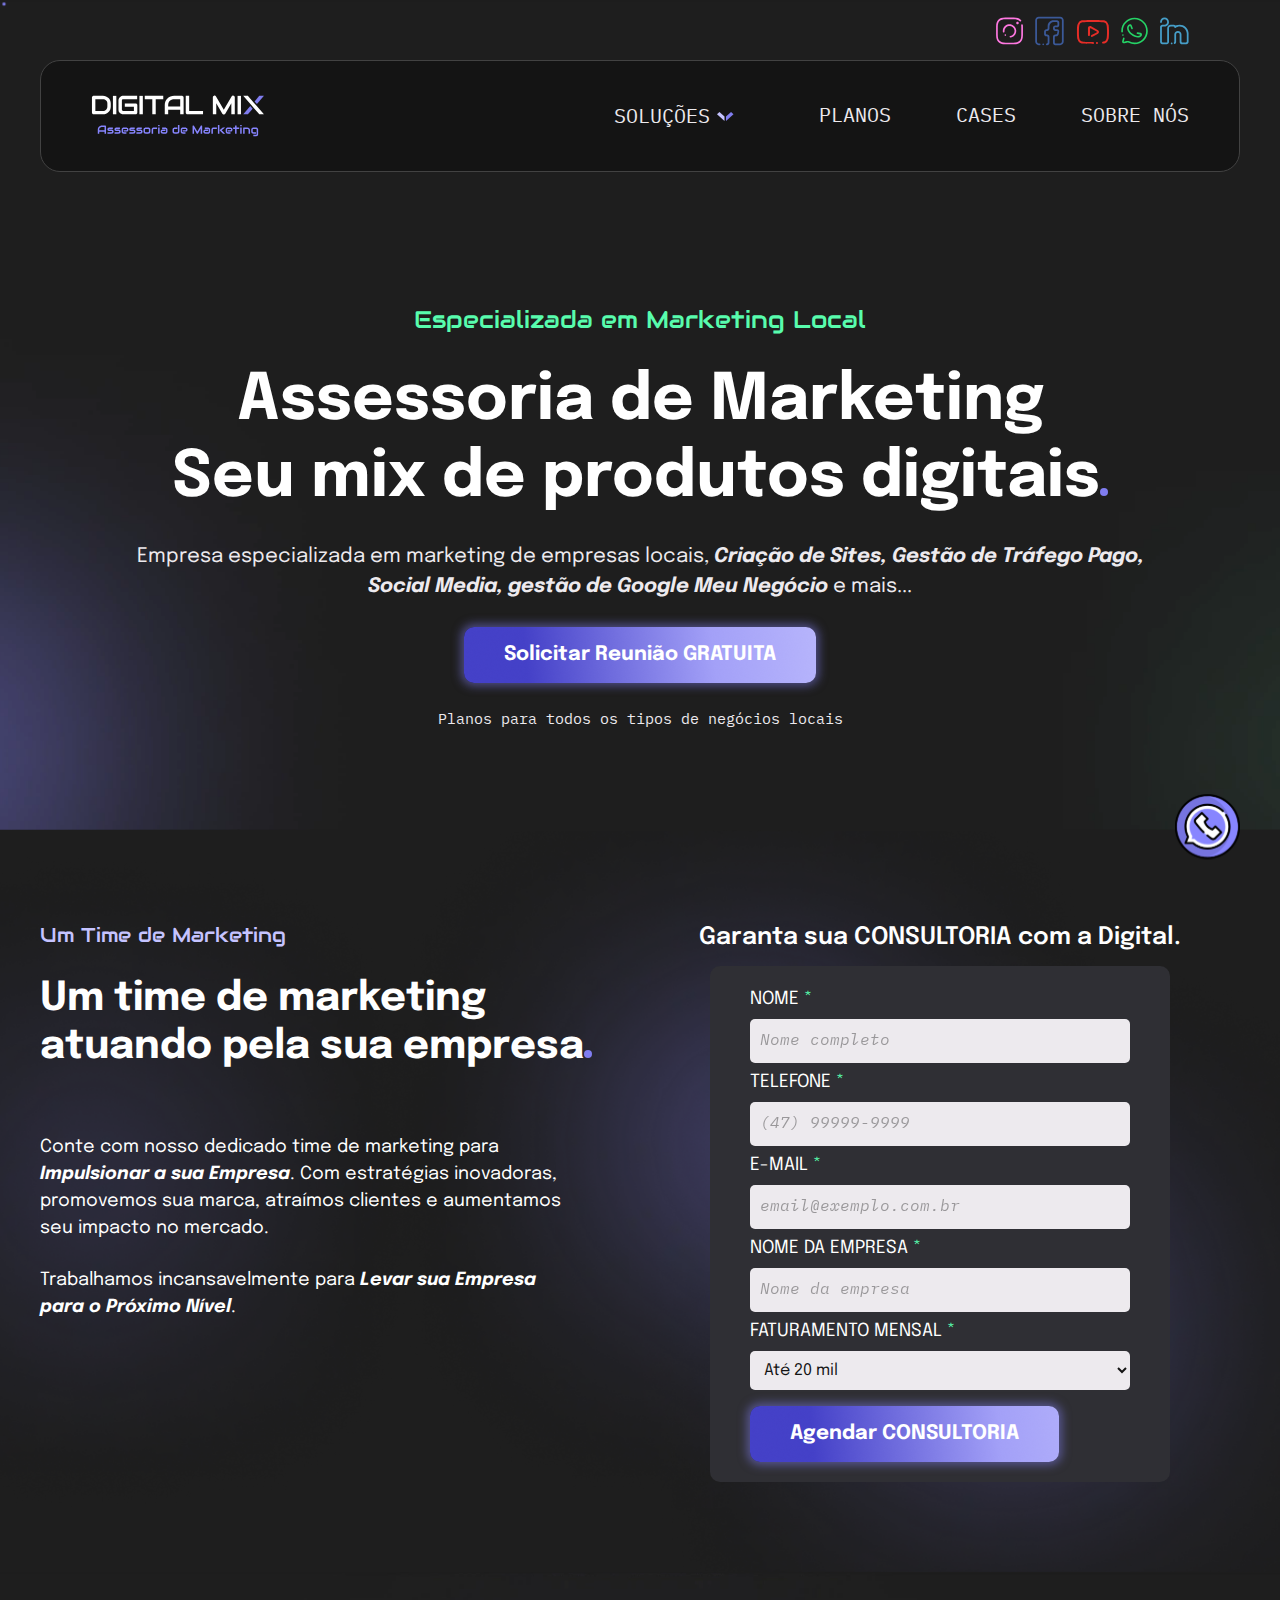
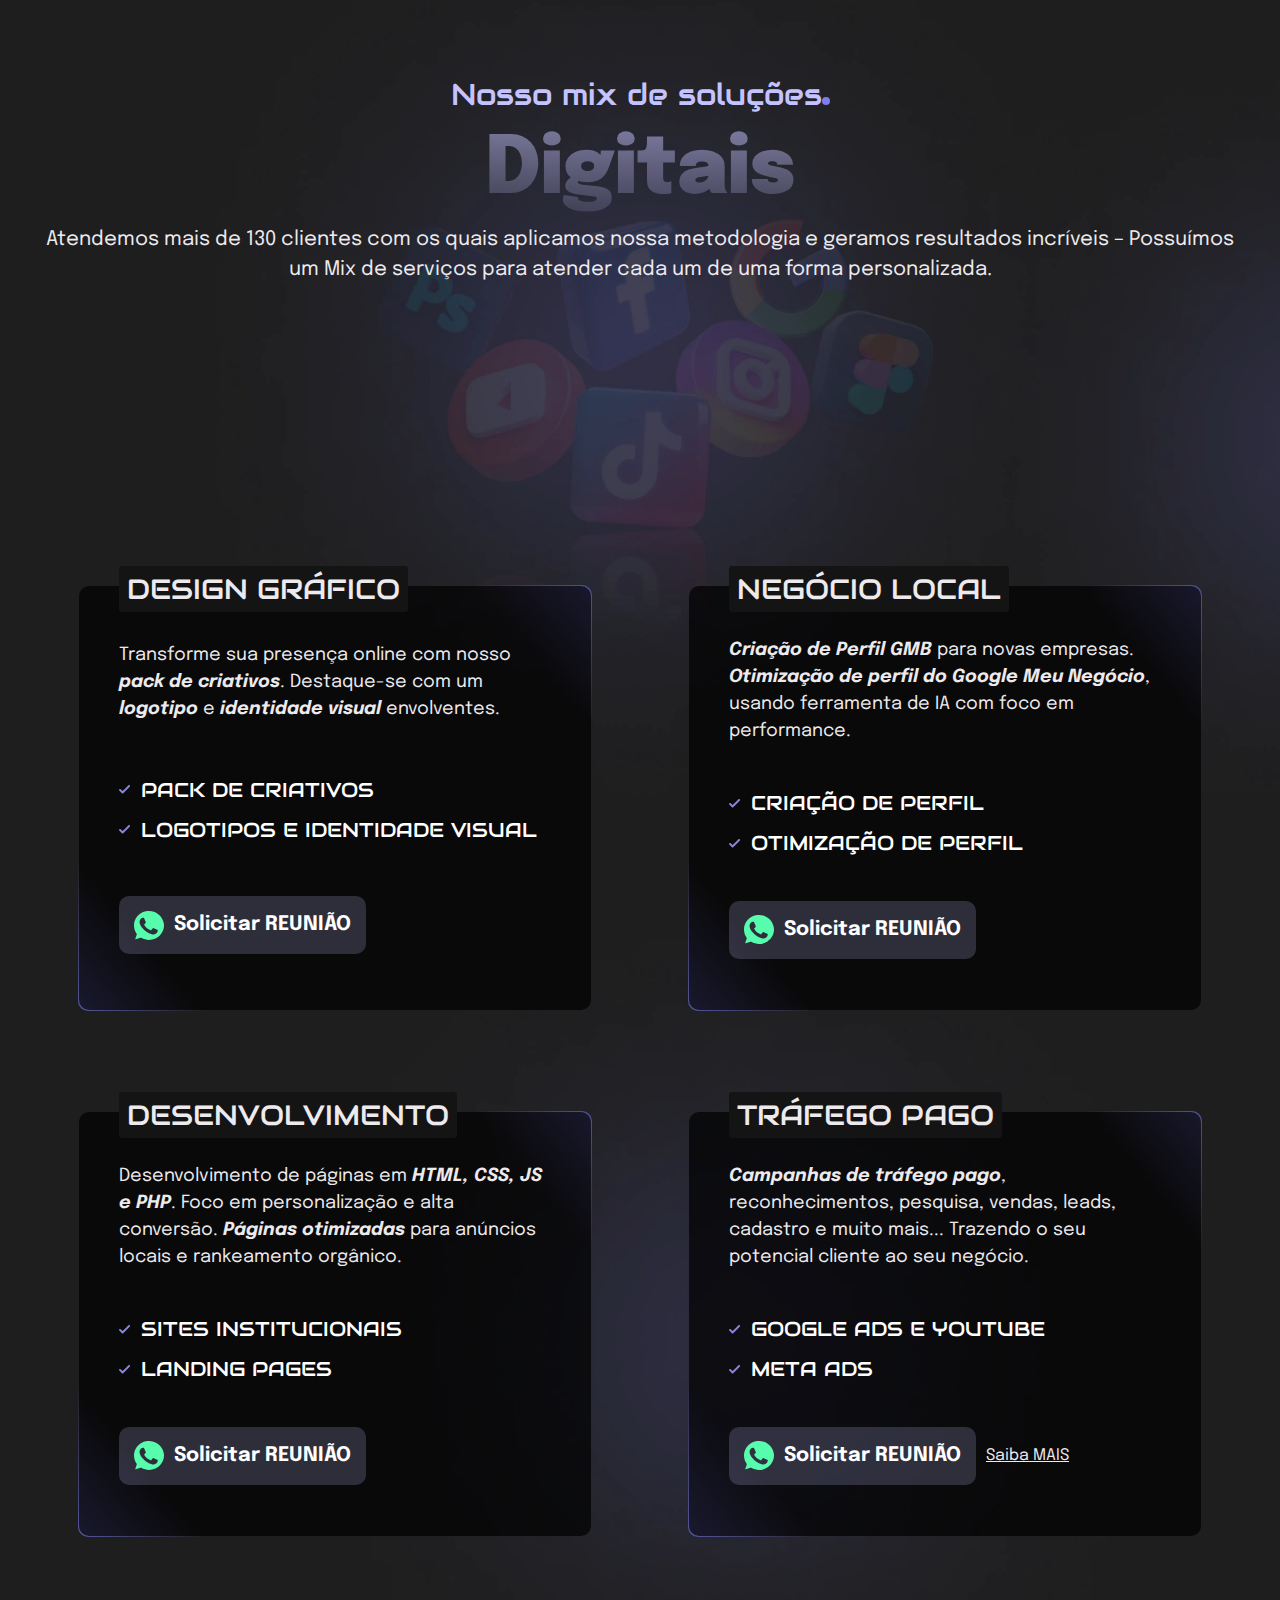
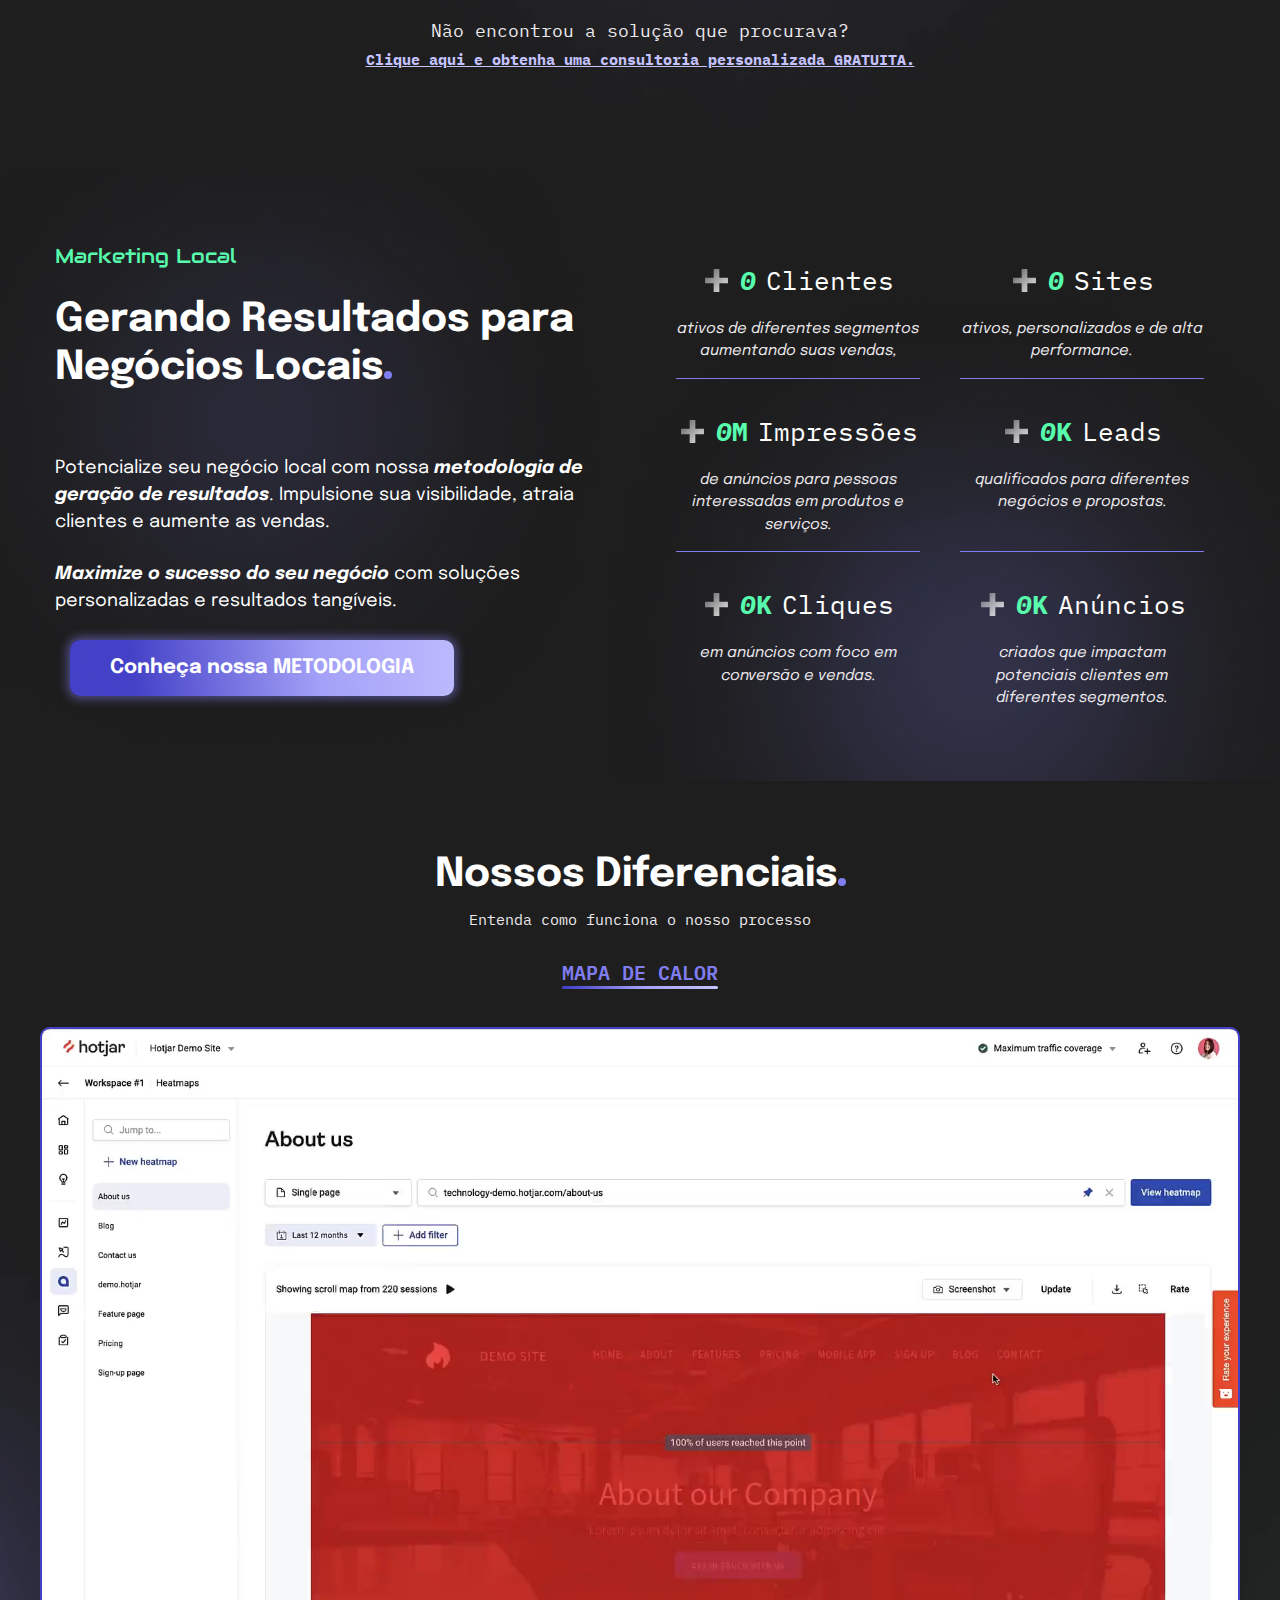
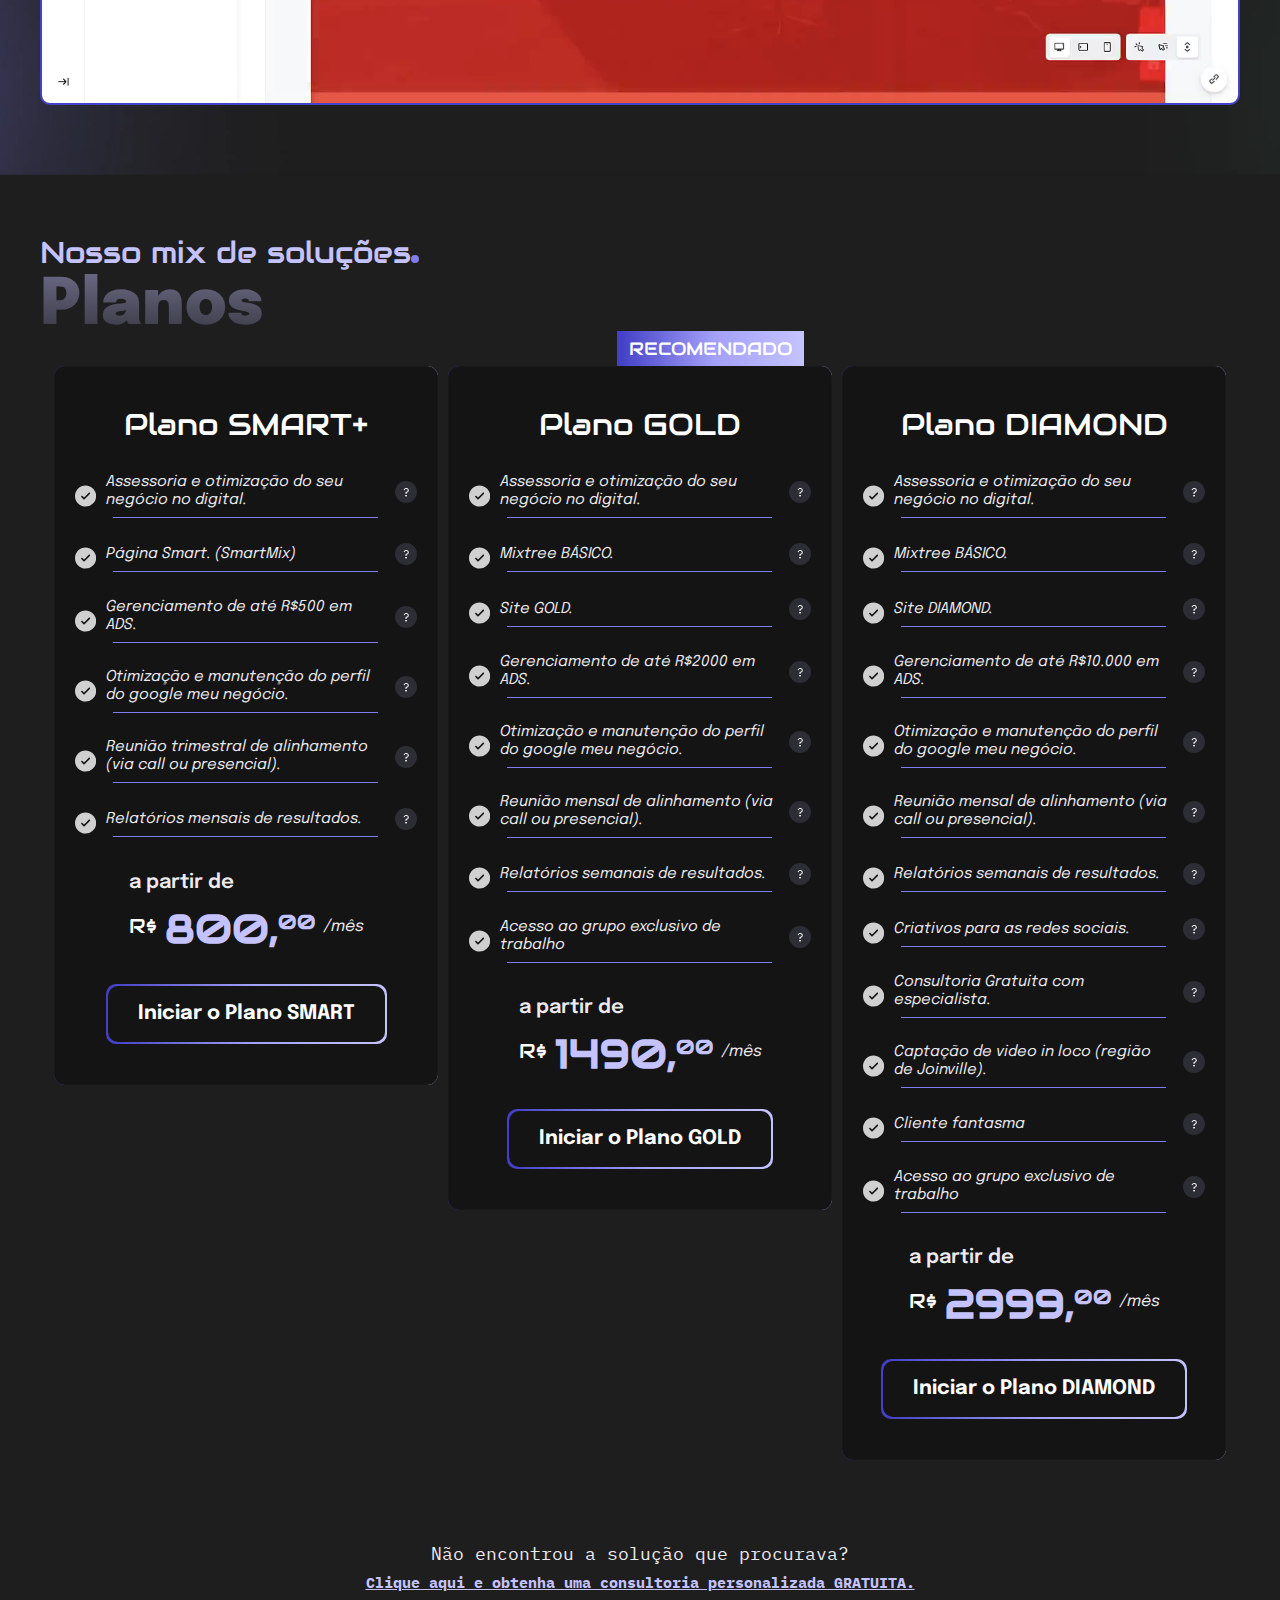
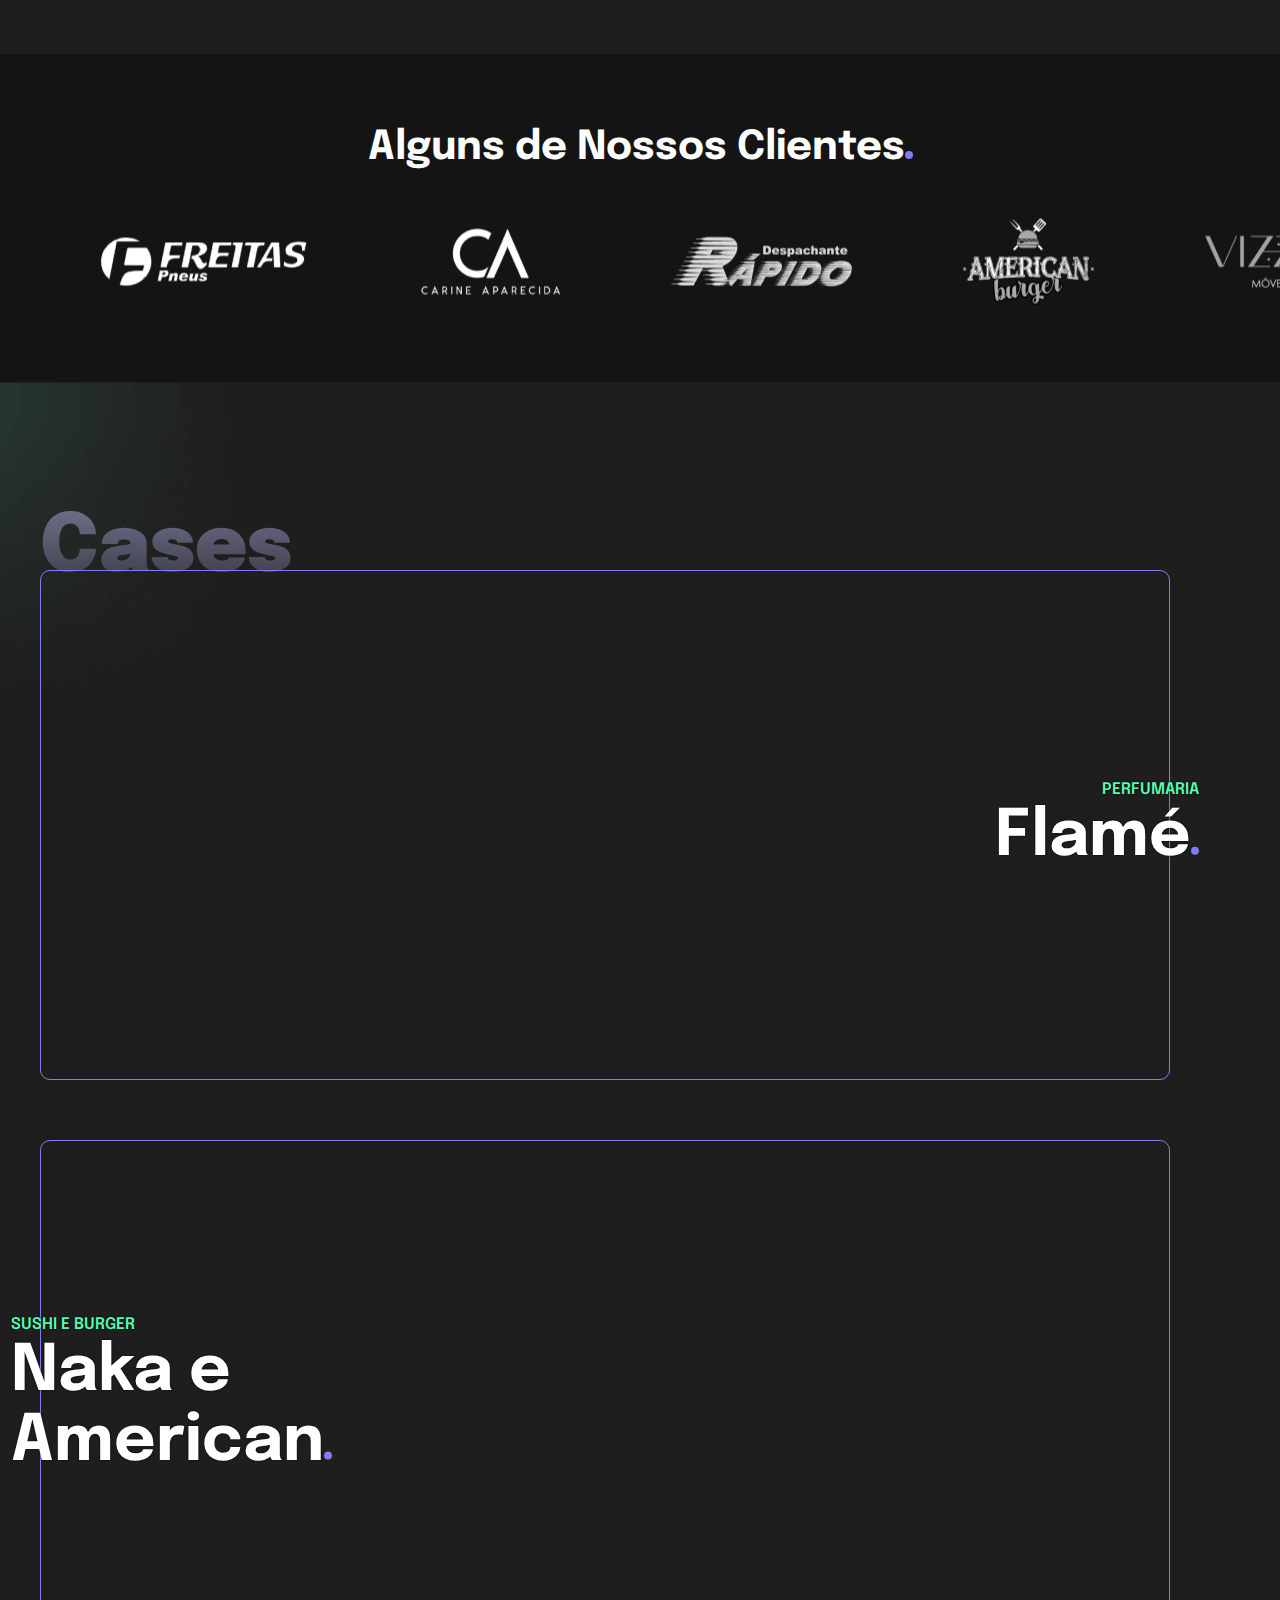
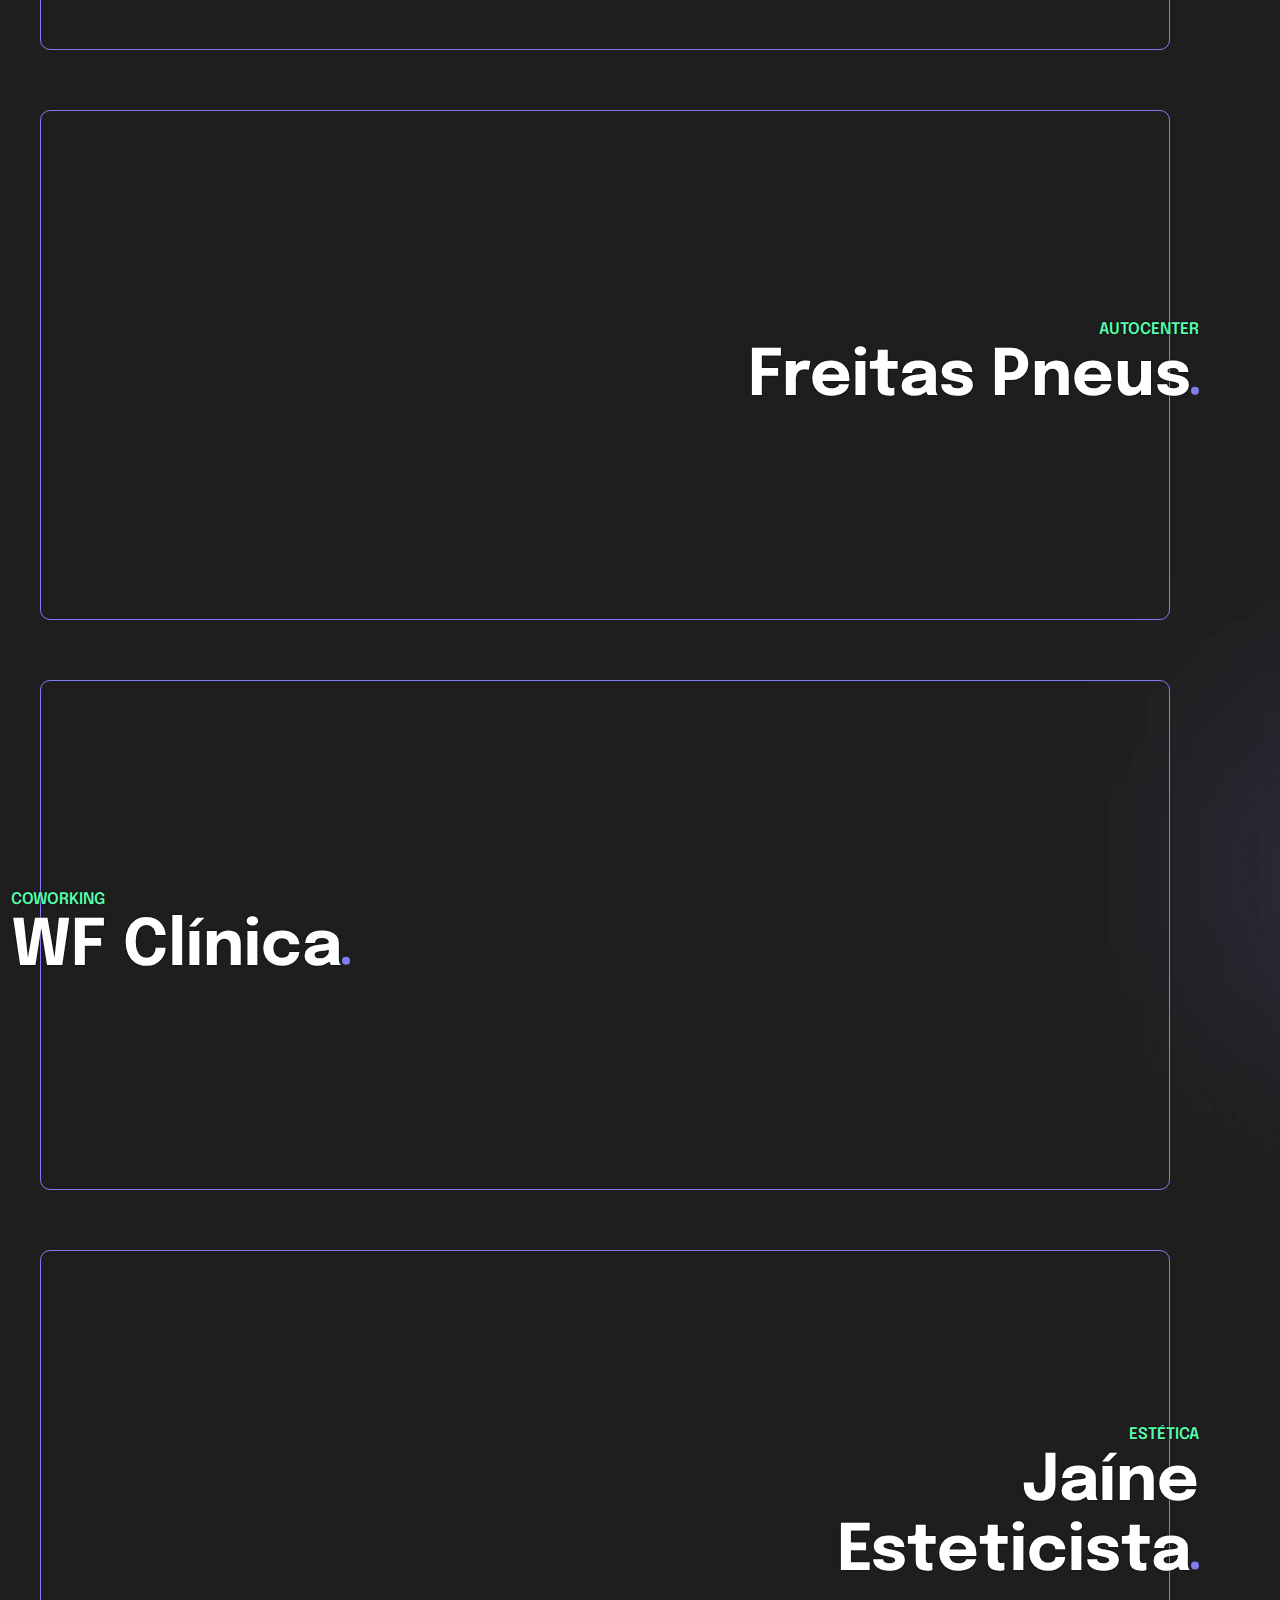
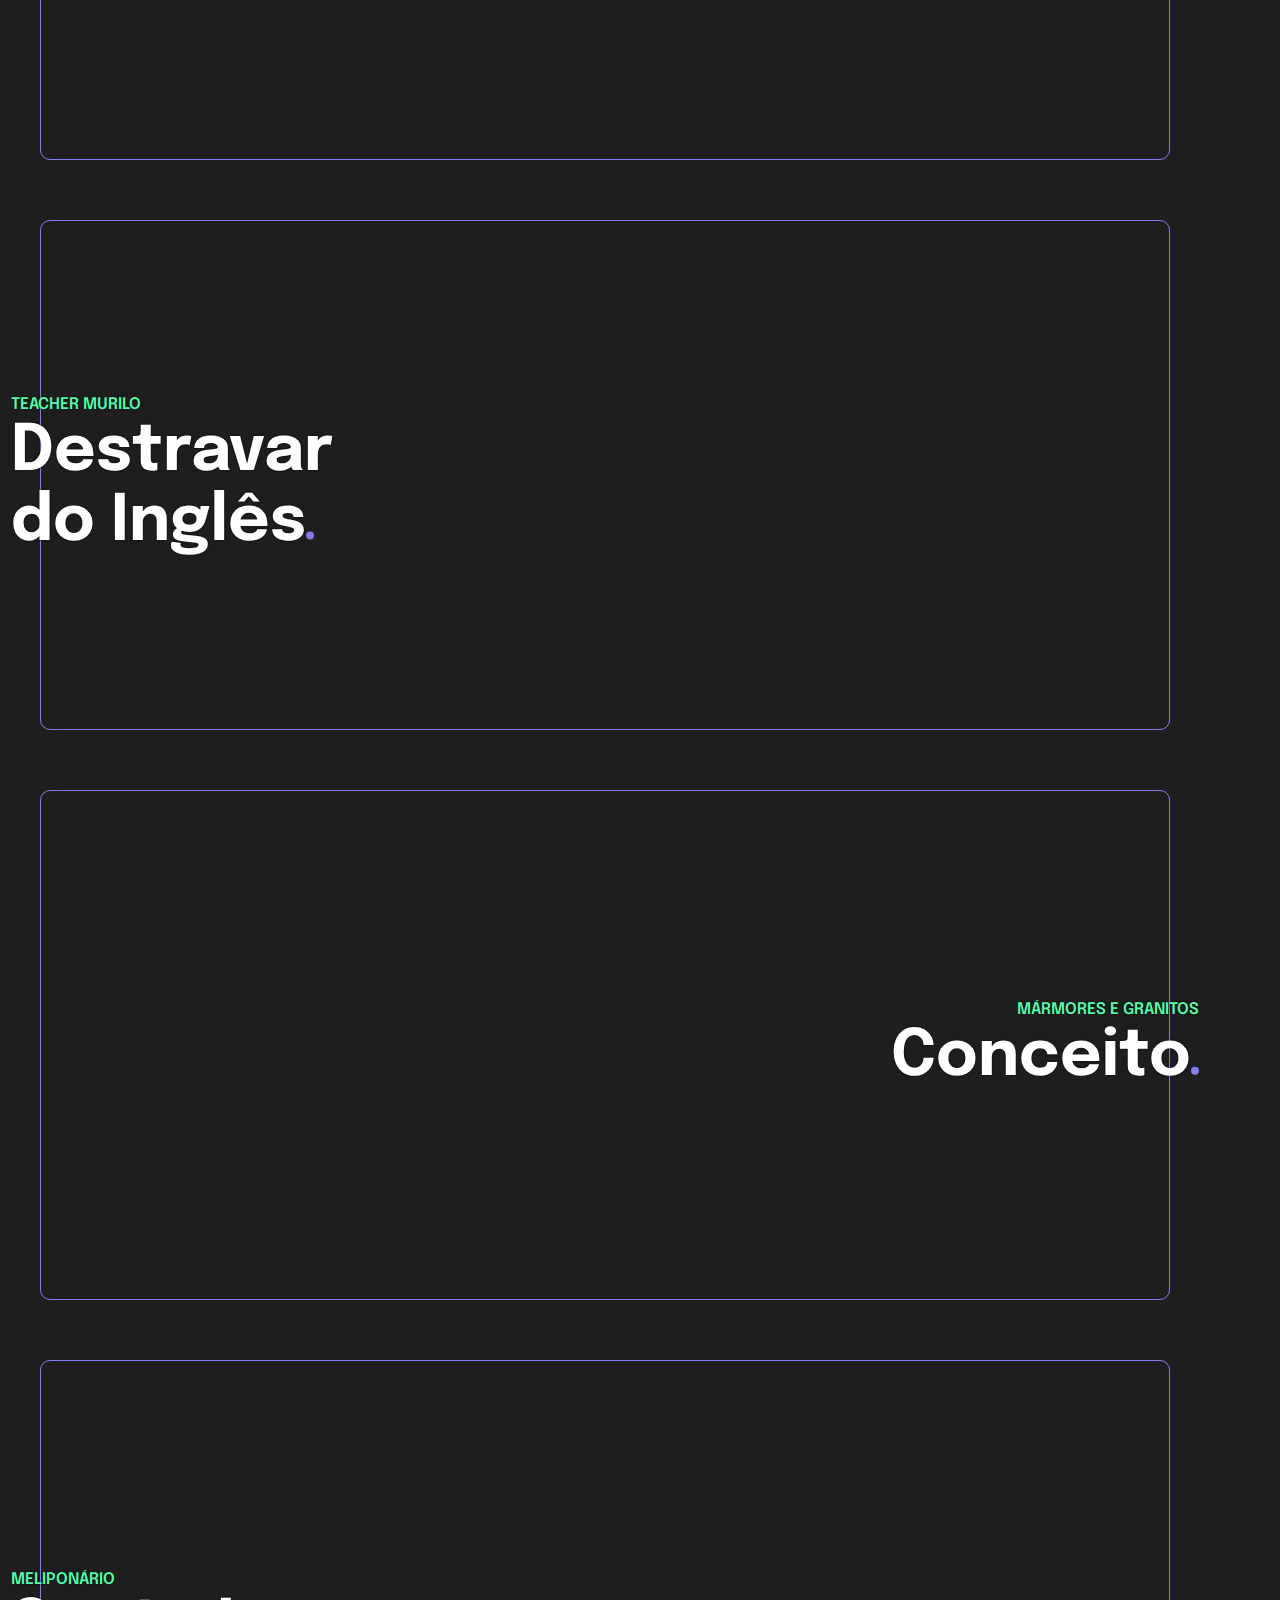
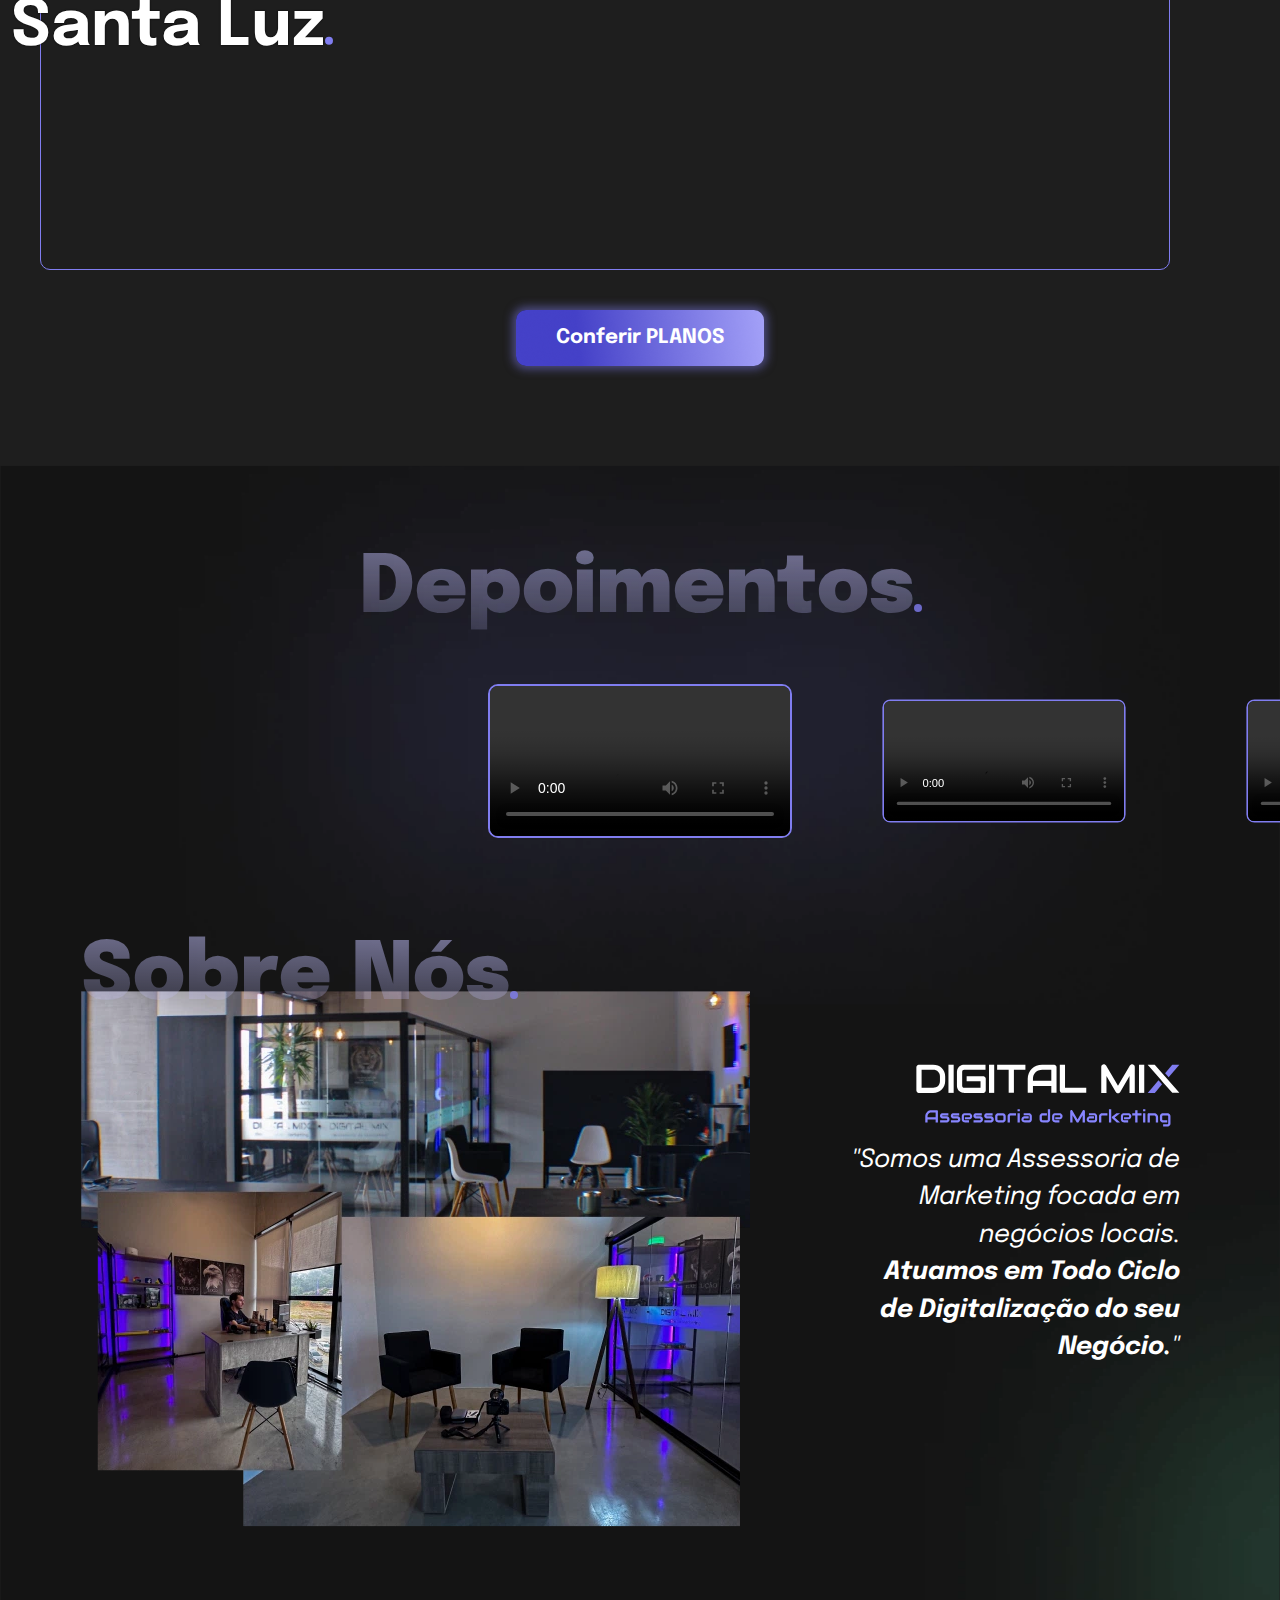
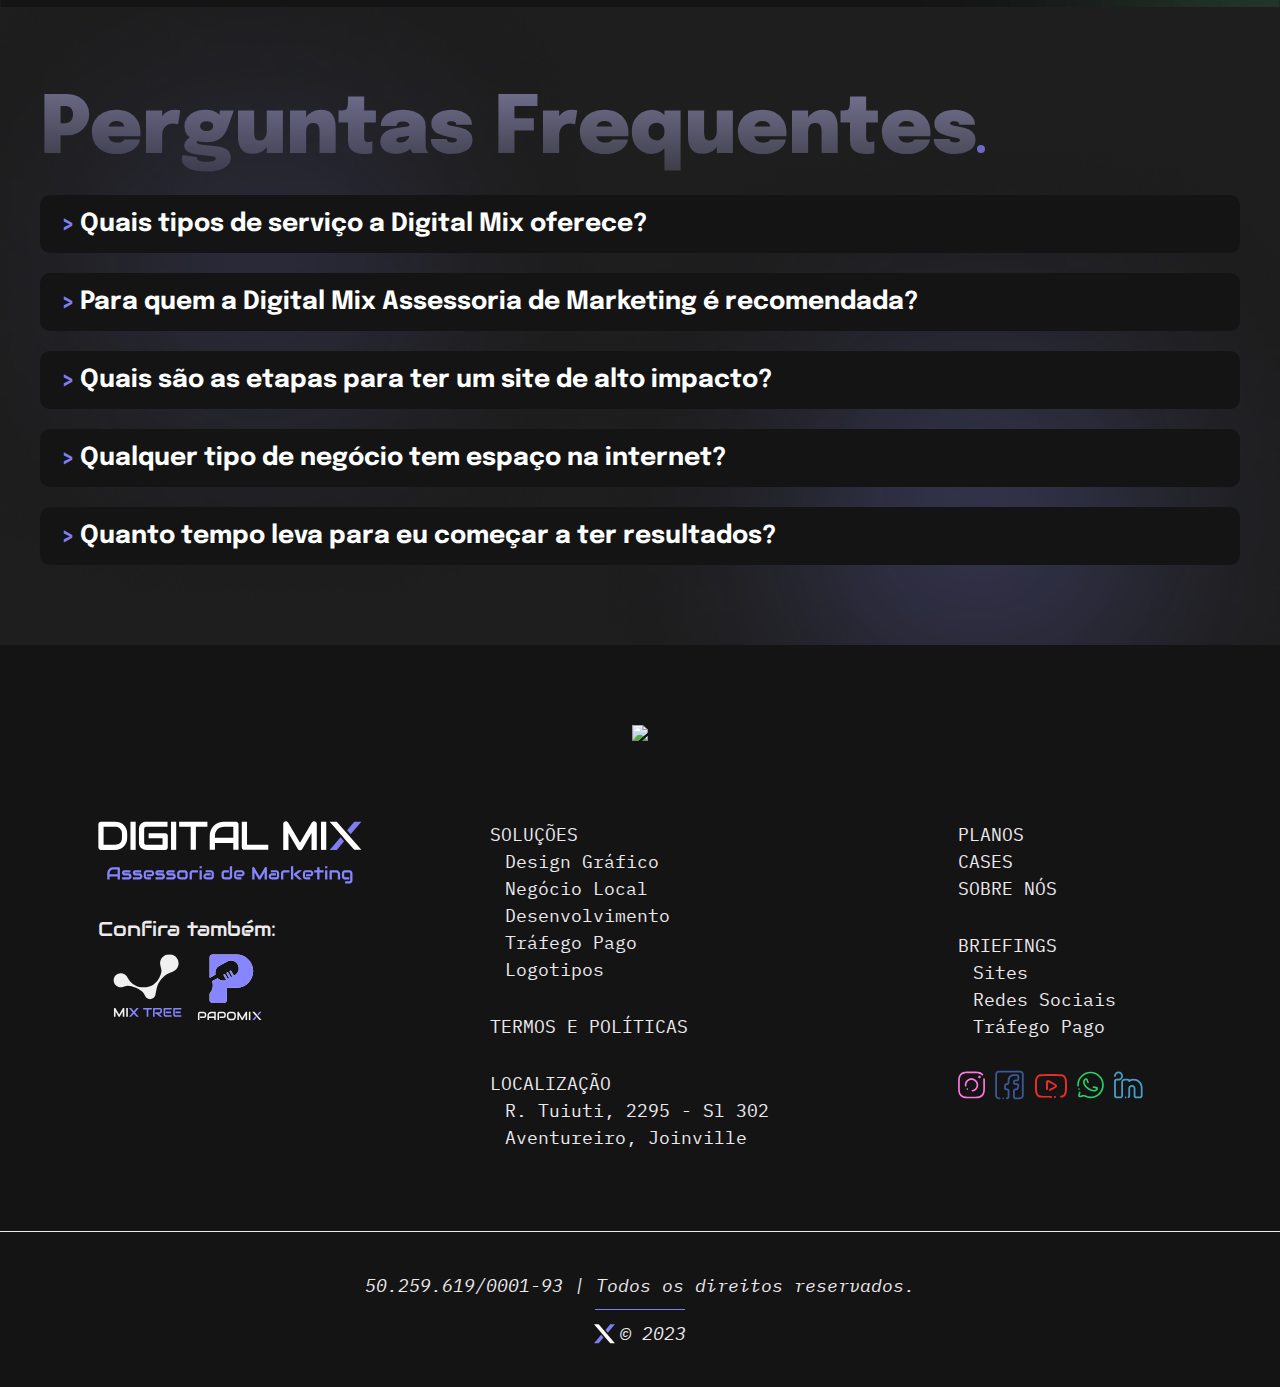
==== commit d7d0177b: "detalhes" ====
--- a/index.html
+++ b/index.html
@@ -1,10 +1,13 @@
 <!DOCTYPE html>
 <html lang="pt-br">
+
 <head>
     <meta charset="UTF-8">
-    <meta http-equiv="X-UA-Compatible" content="IE=edge">
     <meta name="viewport" content="width=device-width, initial-scale=1.0">
-    <title>Digitalmix - Agência de Marketing em Joinville</title>
+    <title>Digitalmix - Assessoria Digital em Joinville</title>
+	<meta name="description" content="Assessoria de Marketing em Joinville, Trabalhamos com a Criação de Sites, Campanhas de Tráfego Google e Meta - Facebook e Instagram - Social Media e mais. Nos Consulte.">
+    <meta name="keywords" content="Google ADS, Facebook ADS, Criação de Sites, Social Media, Assessoria, Assessoria de Marketing">
+    <meta name="author" type="text/css" content="João Binelo">
 
     <meta name="rating" content="General" /> <!--Contra indicação de idade-->
     <meta name="revisit-after" content="60 days" /><!--Dias que deve refazer cache-->
@@ -15,563 +18,1318 @@
     <meta name="distribution" content="Regional" /><!--Informa se a distribuição é global ou regional-->
     <meta name="doc-class" content="Completed" /><!--Informa a classe do documento-->
     <meta name="doc-rights" content="Public" /> <!--Informa se as informações são publicas, privadas ou internas-->
-    <meta name="copyright" content="Felipe Portella" /><!--Quem produziu o site-->
-    
-    
+    <meta name="copyright" content="João Binelo" /><!--Quem produziu o site-->
+
+    <!--Favicon-->
+    <link rel="shortcut icon" href="/favicon.ico">
+    <meta name="theme-color" content="#807DF0">
+    <link rel="apple-touch-icon" sizes="180x180" href="apple-touch-icon.png">
+    <link rel="icon" type="image/png" sizes="32x32" href="favicon-32x32.png">
+    <link rel="icon" type="image/png" sizes="16x16" href="favicon-16x16.png">
+    <link rel="mask-icon" href="/safari-pinned-tab.svg" color="#807DF0">
+    <meta name="apple-mobile-web-app-title" content="Digitalmix">
+    <meta name="application-name" content="Digitalmix">
+    <link rel="manifest" href="/site.webmanifest">
+
      <!--OG-->
-     <meta property="og:title" content="Digitalmix - Agência de Marketing em Joinville">
-     <meta property="og:description" content="">
+     <meta property="og:title" content="Digitalmix - Assessoria de Marketing em Joinville">
+     <meta property="og:description" content="Assessoria de Marketing em Joinville, Trabalhamos com a Criação de Sites, Campanhas de Tráfego Google e Meta - Facebook e Instagram - Social Media e mais. Nos Consulte.">
      <meta property="og:type" content="website">
      <meta property="og:url" content="https://digitalmix.tech/">
      <meta property="og:image" content="https://digitalmix.tech/img/og.png">
      <meta property="og:imagem:secure_url" content="https://digitalmix.tech/img/og.png">
      <meta property="og:image:type" content="imagem/png">
-     <meta property="og:site_name" content="Digitamix - Agência de Marketing em Joinville">
-
-    <!--Css-->
-    <link rel="stylesheet" href="css/style.css">
-
-    <!--Font-->
-    <link rel="preconnect" href="https://fonts.googleapis.com"><link rel="preconnect" href="https://fonts.gstatic.com" crossorigin><link href="https://fonts.googleapis.com/css2?family=Audiowide&display=swap" rel="stylesheet">
-    <link rel="preconnect" href="https://fonts.googleapis.com"><link rel="preconnect" href="https://fonts.gstatic.com" crossorigin><link href="https://fonts.googleapis.com/css2?family=IBM+Plex+Mono:ital,wght@0,400;0,500;0,700;1,400&display=swap" rel="stylesheet">
-
-
-    <!--Favicon-->
-    <link rel="shortcut icon" href="/favicon.ico">
-    <meta name="theme-color" content="#8785FF">
-    <link rel="apple-touch-icon" sizes="180x180" href="apple-touch-icon.png">
-    <link rel="icon" type="image/png" sizes="32x32" href="favicon-32x32.png">
-    <link rel="icon" type="image/png" sizes="16x16" href="favicon-16x16.png">
-    <link rel="mask-icon" href="/safari-pinned-tab.svg" color="#8785FF">
-    <meta name="apple-mobile-web-app-title" content="Digital Mix - Agência de Marketing">
-    <meta name="application-name" content="">
-    <link rel="manifest" href="/site.webmanifest">
-
-    <!--Navegg-->
-    <script id="navegg" type="text/javascript">
-        (function(n,v,g){o='Navegg';if(!n[o]){
-          a=v.createElement('script');a.src=g;b=document.getElementsByTagName('script')[0];
-          b.parentNode.insertBefore(a,b);n[o]=n[o]||function(parms){
-          n[o].q=n[o].q||[];n[o].q.push([this, parms])};}})
-        (window, document, 'https://tag.navdmp.com/universal.min.js');
-        window.naveggReady = window.naveggReady||[];
-        nvg85037 = new Navegg({
-          acc: 85037
-        });
-      </script>
-
-
-    <!-- Google tag (gtag.js) -->
-    <script async src="https://www.googletagmanager.com/gtag/js?id=G-N3H4SMGF7G"></script>
+     <meta property="og:site_name" content="Digitamix - Assessoria de Marketing em Joinville">
+
+    <!-- fonts -->
+    <link rel="preconnect" href="https://fonts.googleapis.com">
+    <link rel="preconnect" href="https://fonts.gstatic.com" crossorigin>
+    <link href="https://fonts.googleapis.com/css2?family=Audiowide&family=Epilogue:ital,wght@0,400;0,600;0,700;0,900;1,400;1,600&family=IBM+Plex+Mono:ital,wght@0,400;0,700;1,400&display=swap" rel="stylesheet">
+
+    <!-- css -->
+    <link rel="stylesheet" href="/css/style.css">
+
+	<!-- Google Tag Manager -->
+	<script>(function(w,d,s,l,i){w[l]=w[l]||[];w[l].push({'gtm.start':
+	new Date().getTime(),event:'gtm.js'});var f=d.getElementsByTagName(s)[0],
+	j=d.createElement(s),dl=l!='dataLayer'?'&l='+l:'';j.async=true;j.src=
+	'https://www.googletagmanager.com/gtm.js?id='+i+dl;f.parentNode.insertBefore(j,f);
+	})(window,document,'script','dataLayer','GTM-5FZ83RBW');</script>
+	<!-- End Google Tag Manager -->
+    
+    <!-- Hotjar Tracking Code for https://digitalmix.tech/ -->
     <script>
-    window.dataLayer = window.dataLayer || [];
-    function gtag(){dataLayer.push(arguments);}
-    gtag('js', new Date());
-
-    gtag('config', 'AW-449984923');
-    gtag('config', 'G-N3H4SMGF7G');
+        (function (h, o, t, j, a, r) {
+            h.hj = h.hj || function () { (h.hj.q = h.hj.q || []).push(arguments) };
+            h._hjSettings = { hjid: 3334022, hjsv: 6 };
+            a = o.getElementsByTagName('head')[0];
+            r = o.createElement('script'); r.async = 1;
+            r.src = t + h._hjSettings.hjid + j + h._hjSettings.hjsv;
+            a.appendChild(r);
+        })(window, document, 'https://static.hotjar.com/c/hotjar-', '.js?sv=');
     </script>
-
-    <!-- Hotjar Tracking Code for https://digitalmix.tech/ -->
-<script>
-    (function(h,o,t,j,a,r){
-        h.hj=h.hj||function(){(h.hj.q=h.hj.q||[]).push(arguments)};
-        h._hjSettings={hjid:3334022,hjsv:6};
-        a=o.getElementsByTagName('head')[0];
-        r=o.createElement('script');r.async=1;
-        r.src=t+h._hjSettings.hjid+j+h._hjSettings.hjsv;
-        a.appendChild(r);
-    })(window,document,'https://static.hotjar.com/c/hotjar-','.js?sv=');
-</script>
-
-
-<!--ADOPT-->
-<meta name="adopt-website-id" content="e0856eb4-cb9e-4109-abf4-30ad2fa13385" />
-          <script src="//tag.goadopt.io/injector.js?website_code=e0856eb4-cb9e-4109-abf4-30ad2fa13385" class="adopt-injector"></script>
+    
+    
+    <!--ADOPT-->
+    <meta name="adopt-website-id" content="e0856eb4-cb9e-4109-abf4-30ad2fa13385" />
+    <script src="//tag.goadopt.io/injector.js?website_code=e0856eb4-cb9e-4109-abf4-30ad2fa13385"
+        class="adopt-injector"></script>
+    <!-- Meta Pixel Code -->
+    <script>
+        !function (f, b, e, v, n, t, s) {
+            if (f.fbq) return; n = f.fbq = function () {
+                n.callMethod ?
+                n.callMethod.apply(n, arguments) : n.queue.push(arguments)
+            };
+            if (!f._fbq) f._fbq = n; n.push = n; n.loaded = !0; n.version = '2.0';
+            n.queue = []; t = b.createElement(e); t.async = !0;
+            t.src = v; s = b.getElementsByTagName(e)[0];
+            s.parentNode.insertBefore(t, s)
+        }(window, document, 'script',
+            'https://connect.facebook.net/en_US/fbevents.js');
+        fbq('init', '684331243127748');
+        fbq('track', 'PageView');
+    </script>
+    <noscript><img height="1" width="1" style="display:none"
+            src="https://www.facebook.com/tr?id=684331243127748&ev=PageView&noscript=1" /></noscript>
+    <!-- End Meta Pixel Code -->
 
 </head>
+
 <body>
-
-      <!--Whats-->
-      <a class="whats-fixed" target="_blank" onclick='return gtag_report_conversion("https://api.whatsapp.com/send?phone=5547988456716&text=Olá! Encontrei esse número no Site.")' href="https://api.whatsapp.com/send?phone=5547988456716&text=Olá! Encontrei esse número no Site.">
-       <img src="/img/whatsapp-fixed.svg" alt="Whatsapp Faleconosco">
-     </a>
-
- 
-
-    <!--Top Menu-->
-    <section class="top-menu">
-        <div class="top-menu-social container">
-          <!--<a href=""><img src="/img/face.svg" alt="Facebook da DigitalMix"></a>-->  
-            <a target="_blank" href="https://www.instagram.com/agencia_digitalmix/"><img src="/img/insta.svg" alt="Instagram da DigitalMix"></a>
+		<!-- Google Tag Manager (noscript) -->
+	<noscript><iframe src="https://www.googletagmanager.com/ns.html?id=GTM-5FZ83RBW"
+	height="0" width="0" style="display:none;visibility:hidden"></iframe></noscript>
+	<!-- End Google Tag Manager (noscript) -->
+
+    <div class="guarda-loading">
+        <div class="custom-loader"></div>
+    </div>
+
+    <div id="bolinha">
+    </div>
+
+    <!--Whats Fixed-->
+    <div class="whats-fixed"><a target="_blank" onclick='return gtag_report_conversion("https://api.whatsapp.com/send?phone=5547999330193&text=Ol%C3%A1,%20vim%20pelo%20Site!")' href="https://api.whatsapp.com/send?phone=5547999330193&text=Ol%C3%A1,%20vim%20pelo%20Site!"><img
+    src="img/whats-fixed.svg" alt="Whatsapp"></a> </div>
+
+    <div class="guarda-main">
+    
+        <!-- header -->
+        <header class="header" id="header" aria-label="cabeçalho">
+            
+            <div id="nav" class="header-grid container">
+                <div class="redes">
+                    <a target="_blank" href="https://www.instagram.com/assessoria_digitalmix/?fbclid=IwAR3AMGOTF8NUL9prnsU8dUdjl79jZ4bBmgxDvzRSi3MmSpvgnyxEySgSpPo"><img src="/img/insta.svg" alt="instagram"></a>
+                    <a target="_blank" href="https://www.facebook.com/people/Digital-Mix-Assessoria-de-Marketing/61550930867025/"><img src="/img/facebook.svg" alt="facebook"></a>
+                    <a target="_blank" href="https://www.youtube.com/channel/UC6xgu5WnoBPRc4cUiBAeHgw"><img src="/img/youtube-link.svg" alt="youtube"></a>
+                    <a target="_blank" onclick='return gtag_report_conversion("https://api.whatsapp.com/send?phone=5547999330193&text=Ol%C3%A1,%20vim%20pelo%20Site!")' href="https://api.whatsapp.com/send?phone=5547999330193&text=Ol%C3%A1,%20vim%20pelo%20Site!"><img src="/img/whats-link.svg" alt="whatsapp"></a>
+                    <a target="_blank" href="https://www.linkedin.com/authwall?trk=bf&trkInfo=AQHhpeseELlCrAAAAY0YTIcIm3QcMBvtE2Fyw6_wT9ZlpCMoOsZd12aNh16SbftX_lL_MpfHhdC5EkLmRFq0kTaKSdz8dGOhsoCNs1eHaXtZeO1t70p9irXMCmylfxgxOfEvGzA=&original_referer=&sessionRedirect=https%3A%2F%2Fwww.linkedin.com%2Fcompany%2F88436792%2Fadmin%2Ffeed%2Fposts%2F"><img src="/img/linkedin.svg" alt="linkedin"></a>
+                </div>
+                <div class="logo">
+                    <a href="index.html"><img src="/img/logo.svg" alt="Digitalmix"></a>
+                </div>
+    
+                <button aria-label="Abrir Menu" id="btn-mobile" aria-haspopup="true" aria-controls="menu"
+                    aria-expanded="false">
+                    <span id="hamburger"></span>
+                </button>
+    
+                <nav data-menu="list" id="menu" role="menu" class="nav-menu">
+    
+                    <button id="drop-menu">
+                        <h4>SOLUÇÕES <img src="/img/seta-baixo.svg"></h4>
+                    </button>
+                    <div class="esconde-drop">
+                        <a href="#solucoes">Design Gráfico</a>
+                        <a href="#solucoes">Negócio Local</a>
+                        <a href="#solucoes">Desenvolvimento</a>
+                        <a href="trafego-pago.html">Tráfego Pago</a>
+                        <a href="logotipo.html">Logotipos</a>
+                    </div>
+                    <a href="#planos">PLANOS</a>
+                    <a href="#cases">CASES</a>
+                    <a href="#sobre">SOBRE NÓS</a>
+    
+                </nav>
+            </div>
+            <div id="drop-content">
+                <a href="#solucoes">Design Gráfico</a>
+                <a href="#solucoes">Negócio Local</a>
+                <a href="#solucoes">Desenvolvimento</a>
+                <a href="trafego-pago.html">Tráfego Pago</a>
+                <a href="logotipo.html">Logotipos</a>
+            </div>
+        </header>
+    
+        <!-- main -->
+        <main class="main" aria-label="página inicial">
+
+            <div class="main-grid container">
+
+                <h3>Especializada em Marketing Local</h3>
+                <h1 class="main-content">Assessoria de Marketing <br>
+                    <span>Seu mix de produtos digitais<span class="ponto" draggable="false"></span></span>
+                </h1>
+                <h2>Empresa especializada em marketing de empresas locais, <strong>Criação de Sites, Gestão de Tráfego Pago, Social Media, gestão de Google Meu Negócio</strong> e mais... </h2>
+                <a target="_blank" onclick='return gtag_report_conversion("https://api.whatsapp.com/send?phone=5547999330193&text=Ol%C3%A1,%20vim%20pelo%20Site!")' href="https://api.whatsapp.com/send?phone=5547999330193&text=Ol%C3%A1,%20vim%20pelo%20Site!" class="btn">Solicitar Reunião GRATUITA</a>
+                <h6>Planos para todos os tipos de negócios locais</h6>
+                
+            </div>
+
+        </main>
+    
+    </div>
+
+    <!-- formulario -->
+    <section class="formulario" aria-label="entre em contato">
+
+        <div class="formulario-grid container">
+
+            <div class="formulario-content">
+
+                <h4>Um Time de Marketing</h4>
+                <h3>Um time de marketing atuando pela sua empresa<span class="ponto" draggable="false"></span></h3>
+                <img src="/img/detail.svg" class="js-section-scroll">
+                <p>Conte com nosso dedicado time de marketing para <strong>Impulsionar a sua Empresa</strong>. Com estratégias inovadoras, promovemos sua marca, atraímos clientes e aumentamos seu impacto no mercado.</p>
+                <p>Trabalhamos incansavelmente para <strong>Levar sua Empresa para o Próximo Nível</strong>.</p>
+                <ul>
+                    <li class="js-section-scroll"><img src="/img/check-green.svg">Gestão de Projetos</li>
+                    <li class="js-section-scroll"><img src="/img/check-green.svg">Gestão de Tráfego</li>
+                    <li class="js-section-scroll"><img src="/img/check-green.svg">Design Gráfico</li>
+                    <li class="js-section-scroll"><img src="/img/check-green.svg">Customer Success</li>
+                    <li class="js-section-scroll"><img src="/img/check-green.svg">Desenvolvimento  WEB</li>
+                    <li class="js-section-scroll"><img src="/img/check-green.svg">UI/UX</li>
+                </ul>
+
+            </div>
+
+            <div class="guarda-form">
+
+                <h4>Garanta sua CONSULTORIA com a Digital.</h4>
+
+                <form class="formphp" action="./enviar.php" method="POST" name="form" aria-label="Formulário de Contato">
+                    
+                    <label for="nome">NOME <span>*</span></label>
+                    <input type="text" name="nome" placeholder="Nome completo">
+
+                    <label for="telefone">TELEFONE <span>*</span></label>
+                    <input type="text" name="telefone" placeholder="(47) 99999-9999">
+
+                    <label for="email">E-MAIL <span>*</span></label>
+                    <input type="email" name="email" placeholder="email@exemplo.com.br">
+
+                    <label for="nome_da_empresa">NOME DA EMPRESA <span>*</span></label>
+                    <input type="text" name="nome_da_empresa" placeholder="Nome da empresa">
+
+                    <label for="faturamento">FATURAMENTO MENSAL <span>*</span></label>
+                    <select name="faturamento">
+                        <option value="ate_20mil">Até 20 mil</option>
+                        <option value="20mil_a_50mil">de 20 mil a 50 mil</option>
+                        <option value="50mil_a_100mil">de 50 mil a 100 mil</option>
+                        <option value="100mil_a_500mil">de 100 mil a 500 mil</option>
+                        <option value="acima_de_500mil">Acima de 500 mil</option>
+                    </select>
+                
+                    <button class="btn" type="submit">Agendar CONSULTORIA</button>
+                </form>
+
+            </div>
+
         </div>
+
     </section>
 
-    <header class="header">
-        <div class="container header-grid"  id="nav">
-            <div class="logo">
-               <a href=""> <img src="/img/digital-mix-logo.svg" alt="Logotipo DigitalMix"></a>
-            </div>
-            <button aria-label="Abrir Menu" id="btn-mobile" aria-haspopup="true" aria-controls="menu" aria-expanded="false">
-                <span id="hamburger"></span>
-              </button>
-            <ul class="menu" data-menu="list" id="menu" role="menu">
-                <li><a href="#solucoes">SOLUÇÕES</a></li>
-                <li><a href="#sites-info">SITES</a></li>
-                <li><a href="#impulsionamento-info">IMPULSIONAMENTO</a></li>
-                <li><a href="#social-info">REDES SOCIAIS</a></li>
-                <li><a href="#about">SOBRE</a></li>
-                <li><a href="#plans">PLANOS</a></li>
-                <li><a href="#cases">CASES</a></li>
-
+    <!-- solucoes -->
+    <section class="solucoes" aria-label="soluções digitais">
+
+        <div class="solucoes-grid container">
+
+            <div class="solucoes-title">
+                <h4>Nosso mix de soluções<span class="ponto" draggable="false"></span></h4>
+                <h3 class="texto">Digitais</h3>
+                <p>Atendemos mais de 130 clientes com os quais aplicamos nossa metodologia e geramos resultados incríveis – Possuímos um Mix de serviços para atender cada um de uma forma personalizada.</p>
+            </div>
+
+            <div class="solucoes-content" id="solucoes">
+
+                <div class="guarda-solucao">
+                    <div class="solucao-item">
+
+                        <h2>DESIGN GRÁFICO</h2>
+                        <p>Transforme sua presença online com nosso <strong>pack de criativos</strong>. Destaque-se com um <strong>logotipo</strong> e <strong>identidade visual</strong> envolventes.</p>
+                        <ul>
+                            <li><img src="/img/check-simple.svg">PACK DE CRIATIVOS</li>
+                            <li><img src="/img/check-simple.svg">LOGOTIPOS E IDENTIDADE VISUAL</li>
+                        </ul>
+    
+                        <a target="_blank" onclick='return gtag_report_conversion("https://api.whatsapp.com/send?phone=5547999330193&text=Ol%C3%A1,%20vim%20pelo%20Site! Tenho interesse em soluções de Design Gráfico")' href="https://api.whatsapp.com/send?phone=5547999330193&text=Ol%C3%A1,%20vim%20pelo%20Site! Tenho interesse em soluções de Design Gráfico" class="solucao-btn"><img src="/img/whats.svg" alt="whatsapp">Solicitar REUNIÃO</a>
+    
+                    </div>
+                </div>
+
+                <div class="guarda-solucao">
+                    <div class="solucao-item">
+
+                        <h2>NEGÓCIO LOCAL</h2>
+                        <p><strong>Criação de Perfil GMB</strong> para novas empresas. <strong>Otimização de perfil do Google Meu Negócio</strong>, usando ferramenta de IA com foco em performance.</p>
+                        <ul>
+                            <li><img src="/img/check-simple.svg">CRIAÇÃO DE PERFIL</li>
+                            <li><img src="/img/check-simple.svg">OTIMIZAÇÃO DE PERFIL</li>
+                        </ul>
+    
+                        <a target="_blank" onclick='return gtag_report_conversion("https://api.whatsapp.com/send?phone=5547999330193&text=Ol%C3%A1,%20vim%20pelo%20Site! Tenho interesse em soluções de Negócio Local")' href="https://api.whatsapp.com/send?phone=5547999330193&text=Ol%C3%A1,%20vim%20pelo%20Site! Tenho interesse em soluções de Negócio Local" class="solucao-btn"><img src="/img/whats.svg" alt="whatsapp">Solicitar REUNIÃO</a>
+    
+                    </div>
+                </div>
+
+                <div class="guarda-solucao">
+                    <div class="solucao-item">
+
+                        <h2>DESENVOLVIMENTO</h2>
+                        <p>Desenvolvimento de páginas em <strong>HTML, CSS, JS e PHP</strong>. Foco em personalização e alta conversão. <strong>Páginas otimizadas</strong> para anúncios locais e rankeamento orgânico.</p>
+                        <ul>
+                            <li><img src="/img/check-simple.svg">SITES INSTITUCIONAIS</li>
+                            <li><img src="/img/check-simple.svg">LANDING PAGES</li>
+                        </ul>
+    
+                        <a target="_blank" onclick='return gtag_report_conversion("https://api.whatsapp.com/send?phone=5547999330193&text=Ol%C3%A1,%20vim%20pelo%20Site! Tenho interesse em soluções de Desenvolvimento de Sites")' href="https://api.whatsapp.com/send?phone=5547999330193&text=Ol%C3%A1,%20vim%20pelo%20Site! Tenho interesse em soluções de Desenvolvimento de Sites" class="solucao-btn"><img src="/img/whats.svg" alt="whatsapp">Solicitar REUNIÃO</a>
+    
+                    </div>
+                </div>
+
+                <div class="guarda-solucao">
+                    <div class="solucao-item">
+
+                        <h2>TRÁFEGO PAGO</h2>
+                        <p><strong>Campanhas de tráfego pago</strong>, reconhecimentos, pesquisa, vendas, leads, cadastro e muito mais... Trazendo o seu potencial cliente ao seu negócio.</p>
+                        <ul>
+                            <li><img src="/img/check-simple.svg">GOOGLE ADS E YOUTUBE</li>
+                            <li><img src="/img/check-simple.svg">META ADS</li>
+                        </ul>
+    
+                        <div class="guarda-btns">
+                            <a target="_blank" onclick='return gtag_report_conversion("https://api.whatsapp.com/send?phone=5547999330193&text=Ol%C3%A1,%20vim%20pelo%20Site! Tenho interesse em soluções de Tráfego Pago")' href="https://api.whatsapp.com/send?phone=5547999330193&text=Ol%C3%A1,%20vim%20pelo%20Site! Tenho interesse em soluções de Tráfego Pago" class="solucao-btn"><img src="/img/whats.svg" alt="whatsapp">Solicitar REUNIÃO</a>
+                            <a href="trafego-pago.html" class="saiba">Saiba MAIS</a>
+                        </div>
+    
+                    </div>
+                </div>
+
+            </div>
+
+            <div class="outra-solucao">
+                <p>Não encontrou a solução que procurava?</p>
+                <a target="_blank" onclick='return gtag_report_conversion("https://api.whatsapp.com/send?phone=5547999330193&text=Ol%C3%A1,%20vim%20pelo%20Site!")' href="https://api.whatsapp.com/send?phone=5547999330193&text=Ol%C3%A1,%20vim%20pelo%20Site!">Clique aqui e obtenha uma consultoria personalizada GRATUITA.</a>
+            </div>
+
+        </div>
+
+    </section>
+
+    <!-- mktlocal -->
+    <section class="mktlocal" aria-label="marketing local">
+
+        <div class="mktlocal-grid container">
+
+            <div class="formulario-content sec">
+
+                <h4>Marketing Local</h4>
+                <h3>Gerando Resultados para Negócios Locais<span class="ponto" draggable="false"></span></h3>
+                <img src="/img/detail.svg" class="js-section-scroll">
+                <p>Potencialize seu negócio local com nossa <strong>metodologia de geração de resultados</strong>. Impulsione sua visibilidade, atraia clientes e aumente as vendas. </p>
+                <p><strong>Maximize o sucesso do seu negócio</strong> com soluções personalizadas e resultados tangíveis.</p>
+                <a target="_blank" onclick='return gtag_report_conversion("https://api.whatsapp.com/send?phone=5547999330193&text=Ol%C3%A1,%20vim%20pelo%20Site!")' href="https://api.whatsapp.com/send?phone=5547999330193&text=Ol%C3%A1,%20vim%20pelo%20Site!" class="btn">Conheça nossa METODOLOGIA</a>
+
+            </div>
+
+            <div id="numeros" class="numbers">
+                <div class="numbers-grid container">
+                    <div class="numbers-item">
+                        <div class="number-group">
+                            <h6>+</h6> <strong data-numero class="number">0</strong>
+                            <h5>Clientes</h5>
+                        </div>
+                        <p>ativos de diferentes segmentos aumentando suas vendas,</p>
+                    </div>
+                    <span class="some"></span>
+                    <div class="numbers-item">
+                        <div class="number-group">
+                            <h6>+</h6><strong data-numero class="number">0</strong>
+                            <h5>Sites</h5>
+                        </div>
+                        <p>ativos, personalizados e de alta performance.</p>
+                    </div>
+                    <span></span>
+                    <span></span>
+                    <span class="some"></span>
+                    <div class="numbers-item">
+                        <div class="number-group">
+                            <h6>+</h6><div><strong data-numero class="number">0</strong>M</div>
+                            <h5>Impressões</h5>
+                        </div>
+                        <p>de anúncios para pessoas interessadas em produtos e serviços.</p>
+                    </div>
+                    <span class="some"></span>
+                    <div class="numbers-item">
+                        <div class="number-group">
+                            <h6>+</h6><div><strong data-numero class="number">0</strong>K</div>
+                            <h5>Leads</h5>
+                        </div>
+                        <p>qualificados para diferentes negócios e propostas.</p>
+                    </div>
+                    <span></span>
+                    <span></span>
+                    <span class="some"></span>
+                    <div class="numbers-item">
+                        <div class="number-group">
+                            <h6>+</h6><div><strong data-numero class="number">0</strong>K</div>
+                            <h5>Cliques</h5>
+                        </div>
+                        <p>em anúncios com foco em conversão e vendas.</p>
+                    </div>
+                    <span class="some"></span>
+                    <div class="numbers-item">
+                        <div class="number-group">
+                            <h6>+</h6><div><strong data-numero class="number">0</strong>K</div>
+                            <h5>Anúncios</h5>
+                        </div>
+                        <p>criados que impactam potenciais clientes em diferentes segmentos.</p>
+                    </div>
+                </div>
+            </div>
+
+        </div>
+
+    </section>
+
+    <!-- diferenciais -->
+    <section class="diferenciais" aria-label="nossos diferenciais">
+
+        <div class="diferenciais-grid container">
+
+            <div class="diferenciais-title">
+                <h3>Nossos Diferenciais<span class="ponto" draggable="false"></span></h3>
+                <p>Entenda como funciona o nosso processo</p>
+            </div>
+
+            <div class="diferenciais-content">
+
+                <div class="diff-buttons">
+                    <button id="btnMapa" class="btnativo">MAPA DE CALOR</button>
+                    <!-- <button id="btnCrm">CRM</button> -->
+                    <span id="btnEffect"></span>
+                </div>
+
+                <div class="diff-video">
+                    <video src="/img/hotjar.mp4" id="mapaVideo" class="videoativo" autoplay playsinline muted loop></video>
+                    <!-- <video src="/img/crm.mp4" id="crmVideo" autoplay playsinline muted loop></video> -->
+                </div>
+
+            </div>
+
+        </div>
+
+    </section>
+
+    <!-- planos -->
+    <section class="planos" aria-label="planos" id="planos">
+
+        <div class="planos-grid container">
+            <h4>Nosso mix de soluções<span class="ponto" draggable="false"></span></h4>
+            <h2 class="texto">Planos</h2>
+
+            <div class="planos-content">
+
+                <div class="guarda-plano-item">
+                    <div class="plano-item">
+                        <h3>Plano SMART+</h3>
+                        <ul class="plano-list">
+                            <li>
+                                <svg width="26" height="26" viewBox="0 0 26 26" fill="none" xmlns="http://www.w3.org/2000/svg">
+                                    <path opacity="0.8" fill-rule="evenodd" clip-rule="evenodd"
+                                        d="M26 13C26 20.1796 20.1796 26 13 26C5.82029 26 0 20.1796 0 13C0 5.82029 5.82029 0 13 0C20.1796 0 26 5.82029 26 13ZM18.2394 9.06057C18.6202 9.44133 18.6202 10.0587 18.2394 10.4394L11.7394 16.9394C11.3586 17.3202 10.7414 17.3202 10.3606 16.9394L7.76057 14.3394C7.37981 13.9586 7.37981 13.3414 7.76057 12.9606C8.14133 12.5798 8.75867 12.5798 9.13943 12.9606L11.05 14.8711L13.9552 11.9658L16.8606 9.06057C17.2414 8.67981 17.8586 8.67981 18.2394 9.06057Z"
+                                        fill="white" />
+                                </svg>
+                                <p>Assessoria e otimização do seu negócio no digital.<span></span></p>
+                                <div class="tooltip-block">
+                                    <svg width="22" height="22" viewBox="0 0 22 22" fill="none" xmlns="http://www.w3.org/2000/svg">
+                                        <circle cx="11" cy="11" r="11" fill="#2D2D35" />
+                                        <path
+                                            d="M10.5519 12.9062V11.0558C11.2276 11.0244 11.7579 10.8791 12.1429 10.6198C12.5279 10.3526 12.7204 9.95191 12.7204 9.41762V9.25262C12.7204 8.81262 12.5869 8.48262 12.3197 8.26262C12.0604 8.04262 11.7029 7.93262 11.2472 7.93262C10.7758 7.93262 10.3986 8.06227 10.1158 8.32155C9.83294 8.58084 9.63651 8.91084 9.52651 9.31155L8.64258 8.98155C8.72115 8.72227 8.83115 8.47869 8.97258 8.25084C9.11401 8.01512 9.29079 7.81084 9.50294 7.63798C9.72294 7.46512 9.97829 7.32762 10.269 7.22548C10.5676 7.12334 10.9054 7.07227 11.2826 7.07227C11.6597 7.07227 11.9976 7.12727 12.2961 7.23727C12.6026 7.33941 12.8619 7.48869 13.074 7.68512C13.2861 7.87369 13.4511 8.10548 13.569 8.38048C13.6869 8.65548 13.7458 8.96191 13.7458 9.29977C13.7458 9.66905 13.679 9.99512 13.5454 10.278C13.4119 10.553 13.239 10.7887 13.0269 10.9851C12.8147 11.1816 12.5711 11.3426 12.2961 11.4683C12.029 11.5862 11.7579 11.6687 11.4829 11.7158V12.9062H10.5519ZM11.0586 15.5462C10.7365 15.5462 10.5086 15.4794 10.3751 15.3458C10.2494 15.2123 10.1865 15.0433 10.1865 14.8391V14.6269C10.1865 14.4226 10.2494 14.2537 10.3751 14.1201C10.5086 13.9866 10.7365 13.9198 11.0586 13.9198C11.3808 13.9198 11.6047 13.9866 11.7304 14.1201C11.864 14.2537 11.9308 14.4226 11.9308 14.6269V14.8391C11.9308 15.0433 11.864 15.2123 11.7304 15.3458C11.6047 15.4794 11.3808 15.5462 11.0586 15.5462Z"
+                                            fill="white" />
+                                    </svg>
+                                    <span class="tooltip-item">Reunião gratuita visando entender necessidades e objetivos do negócio</span>
+                                </div>
+                            </li>
+                            <li>
+                                <svg width="26" height="26" viewBox="0 0 26 26" fill="none" xmlns="http://www.w3.org/2000/svg">
+                                    <path opacity="0.8" fill-rule="evenodd" clip-rule="evenodd"
+                                        d="M26 13C26 20.1796 20.1796 26 13 26C5.82029 26 0 20.1796 0 13C0 5.82029 5.82029 0 13 0C20.1796 0 26 5.82029 26 13ZM18.2394 9.06057C18.6202 9.44133 18.6202 10.0587 18.2394 10.4394L11.7394 16.9394C11.3586 17.3202 10.7414 17.3202 10.3606 16.9394L7.76057 14.3394C7.37981 13.9586 7.37981 13.3414 7.76057 12.9606C8.14133 12.5798 8.75867 12.5798 9.13943 12.9606L11.05 14.8711L13.9552 11.9658L16.8606 9.06057C17.2414 8.67981 17.8586 8.67981 18.2394 9.06057Z"
+                                        fill="white" />
+                                </svg>
+                                <p>Página Smart. (SmartMix)<span></span></p>
+                                <div class="tooltip-block">
+                                    <svg width="22" height="22" viewBox="0 0 22 22" fill="none" xmlns="http://www.w3.org/2000/svg">
+                                        <circle cx="11" cy="11" r="11" fill="#2D2D35" />
+                                        <path
+                                            d="M10.5519 12.9062V11.0558C11.2276 11.0244 11.7579 10.8791 12.1429 10.6198C12.5279 10.3526 12.7204 9.95191 12.7204 9.41762V9.25262C12.7204 8.81262 12.5869 8.48262 12.3197 8.26262C12.0604 8.04262 11.7029 7.93262 11.2472 7.93262C10.7758 7.93262 10.3986 8.06227 10.1158 8.32155C9.83294 8.58084 9.63651 8.91084 9.52651 9.31155L8.64258 8.98155C8.72115 8.72227 8.83115 8.47869 8.97258 8.25084C9.11401 8.01512 9.29079 7.81084 9.50294 7.63798C9.72294 7.46512 9.97829 7.32762 10.269 7.22548C10.5676 7.12334 10.9054 7.07227 11.2826 7.07227C11.6597 7.07227 11.9976 7.12727 12.2961 7.23727C12.6026 7.33941 12.8619 7.48869 13.074 7.68512C13.2861 7.87369 13.4511 8.10548 13.569 8.38048C13.6869 8.65548 13.7458 8.96191 13.7458 9.29977C13.7458 9.66905 13.679 9.99512 13.5454 10.278C13.4119 10.553 13.239 10.7887 13.0269 10.9851C12.8147 11.1816 12.5711 11.3426 12.2961 11.4683C12.029 11.5862 11.7579 11.6687 11.4829 11.7158V12.9062H10.5519ZM11.0586 15.5462C10.7365 15.5462 10.5086 15.4794 10.3751 15.3458C10.2494 15.2123 10.1865 15.0433 10.1865 14.8391V14.6269C10.1865 14.4226 10.2494 14.2537 10.3751 14.1201C10.5086 13.9866 10.7365 13.9198 11.0586 13.9198C11.3808 13.9198 11.6047 13.9866 11.7304 14.1201C11.864 14.2537 11.9308 14.4226 11.9308 14.6269V14.8391C11.9308 15.0433 11.864 15.2123 11.7304 15.3458C11.6047 15.4794 11.3808 15.5462 11.0586 15.5462Z"
+                                            fill="white" />
+                                    </svg>
+                                    <span class="tooltip-item">Página simples e com objetivo com serviços/produtos, contato e endereço.</span>
+                                </div>
+                            </li>
+                            <li>
+                                <svg width="26" height="26" viewBox="0 0 26 26" fill="none" xmlns="http://www.w3.org/2000/svg">
+                                    <path opacity="0.8" fill-rule="evenodd" clip-rule="evenodd"
+                                        d="M26 13C26 20.1796 20.1796 26 13 26C5.82029 26 0 20.1796 0 13C0 5.82029 5.82029 0 13 0C20.1796 0 26 5.82029 26 13ZM18.2394 9.06057C18.6202 9.44133 18.6202 10.0587 18.2394 10.4394L11.7394 16.9394C11.3586 17.3202 10.7414 17.3202 10.3606 16.9394L7.76057 14.3394C7.37981 13.9586 7.37981 13.3414 7.76057 12.9606C8.14133 12.5798 8.75867 12.5798 9.13943 12.9606L11.05 14.8711L13.9552 11.9658L16.8606 9.06057C17.2414 8.67981 17.8586 8.67981 18.2394 9.06057Z"
+                                        fill="white" />
+                                </svg>
+                                <p>Gerenciamento de até R$500 em ADS.<span></span></p>
+                                <div class="tooltip-block">
+                                    <svg width="22" height="22" viewBox="0 0 22 22" fill="none" xmlns="http://www.w3.org/2000/svg">
+                                        <circle cx="11" cy="11" r="11" fill="#2D2D35" />
+                                        <path
+                                            d="M10.5519 12.9062V11.0558C11.2276 11.0244 11.7579 10.8791 12.1429 10.6198C12.5279 10.3526 12.7204 9.95191 12.7204 9.41762V9.25262C12.7204 8.81262 12.5869 8.48262 12.3197 8.26262C12.0604 8.04262 11.7029 7.93262 11.2472 7.93262C10.7758 7.93262 10.3986 8.06227 10.1158 8.32155C9.83294 8.58084 9.63651 8.91084 9.52651 9.31155L8.64258 8.98155C8.72115 8.72227 8.83115 8.47869 8.97258 8.25084C9.11401 8.01512 9.29079 7.81084 9.50294 7.63798C9.72294 7.46512 9.97829 7.32762 10.269 7.22548C10.5676 7.12334 10.9054 7.07227 11.2826 7.07227C11.6597 7.07227 11.9976 7.12727 12.2961 7.23727C12.6026 7.33941 12.8619 7.48869 13.074 7.68512C13.2861 7.87369 13.4511 8.10548 13.569 8.38048C13.6869 8.65548 13.7458 8.96191 13.7458 9.29977C13.7458 9.66905 13.679 9.99512 13.5454 10.278C13.4119 10.553 13.239 10.7887 13.0269 10.9851C12.8147 11.1816 12.5711 11.3426 12.2961 11.4683C12.029 11.5862 11.7579 11.6687 11.4829 11.7158V12.9062H10.5519ZM11.0586 15.5462C10.7365 15.5462 10.5086 15.4794 10.3751 15.3458C10.2494 15.2123 10.1865 15.0433 10.1865 14.8391V14.6269C10.1865 14.4226 10.2494 14.2537 10.3751 14.1201C10.5086 13.9866 10.7365 13.9198 11.0586 13.9198C11.3808 13.9198 11.6047 13.9866 11.7304 14.1201C11.864 14.2537 11.9308 14.4226 11.9308 14.6269V14.8391C11.9308 15.0433 11.864 15.2123 11.7304 15.3458C11.6047 15.4794 11.3808 15.5462 11.0586 15.5462Z"
+                                            fill="white" />
+                                    </svg>
+                                    <span class="tooltip-item">Até R$ 500,00 em créditos em anúncios Google e Meta (limite de 2 Campanhas)</span>
+                                </div>
+                            </li>
+                            <li>
+                                <svg width="26" height="26" viewBox="0 0 26 26" fill="none" xmlns="http://www.w3.org/2000/svg">
+                                    <path opacity="0.8" fill-rule="evenodd" clip-rule="evenodd"
+                                        d="M26 13C26 20.1796 20.1796 26 13 26C5.82029 26 0 20.1796 0 13C0 5.82029 5.82029 0 13 0C20.1796 0 26 5.82029 26 13ZM18.2394 9.06057C18.6202 9.44133 18.6202 10.0587 18.2394 10.4394L11.7394 16.9394C11.3586 17.3202 10.7414 17.3202 10.3606 16.9394L7.76057 14.3394C7.37981 13.9586 7.37981 13.3414 7.76057 12.9606C8.14133 12.5798 8.75867 12.5798 9.13943 12.9606L11.05 14.8711L13.9552 11.9658L16.8606 9.06057C17.2414 8.67981 17.8586 8.67981 18.2394 9.06057Z"
+                                        fill="white" />
+                                </svg>
+                                <p>Otimização e manutenção do perfil do google meu negócio.<span></span></p>
+                                <div class="tooltip-block">
+                                    <svg width="22" height="22" viewBox="0 0 22 22" fill="none" xmlns="http://www.w3.org/2000/svg">
+                                        <circle cx="11" cy="11" r="11" fill="#2D2D35" />
+                                        <path
+                                            d="M10.5519 12.9062V11.0558C11.2276 11.0244 11.7579 10.8791 12.1429 10.6198C12.5279 10.3526 12.7204 9.95191 12.7204 9.41762V9.25262C12.7204 8.81262 12.5869 8.48262 12.3197 8.26262C12.0604 8.04262 11.7029 7.93262 11.2472 7.93262C10.7758 7.93262 10.3986 8.06227 10.1158 8.32155C9.83294 8.58084 9.63651 8.91084 9.52651 9.31155L8.64258 8.98155C8.72115 8.72227 8.83115 8.47869 8.97258 8.25084C9.11401 8.01512 9.29079 7.81084 9.50294 7.63798C9.72294 7.46512 9.97829 7.32762 10.269 7.22548C10.5676 7.12334 10.9054 7.07227 11.2826 7.07227C11.6597 7.07227 11.9976 7.12727 12.2961 7.23727C12.6026 7.33941 12.8619 7.48869 13.074 7.68512C13.2861 7.87369 13.4511 8.10548 13.569 8.38048C13.6869 8.65548 13.7458 8.96191 13.7458 9.29977C13.7458 9.66905 13.679 9.99512 13.5454 10.278C13.4119 10.553 13.239 10.7887 13.0269 10.9851C12.8147 11.1816 12.5711 11.3426 12.2961 11.4683C12.029 11.5862 11.7579 11.6687 11.4829 11.7158V12.9062H10.5519ZM11.0586 15.5462C10.7365 15.5462 10.5086 15.4794 10.3751 15.3458C10.2494 15.2123 10.1865 15.0433 10.1865 14.8391V14.6269C10.1865 14.4226 10.2494 14.2537 10.3751 14.1201C10.5086 13.9866 10.7365 13.9198 11.0586 13.9198C11.3808 13.9198 11.6047 13.9866 11.7304 14.1201C11.864 14.2537 11.9308 14.4226 11.9308 14.6269V14.8391C11.9308 15.0433 11.864 15.2123 11.7304 15.3458C11.6047 15.4794 11.3808 15.5462 11.0586 15.5462Z"
+                                            fill="white" />
+                                    </svg>
+                                    <span class="tooltip-item">Otimização profissional do Google Meu Negócio</span>
+                                </div>
+                            </li>
+                            <li>
+                                <svg width="26" height="26" viewBox="0 0 26 26" fill="none" xmlns="http://www.w3.org/2000/svg">
+                                    <path opacity="0.8" fill-rule="evenodd" clip-rule="evenodd"
+                                        d="M26 13C26 20.1796 20.1796 26 13 26C5.82029 26 0 20.1796 0 13C0 5.82029 5.82029 0 13 0C20.1796 0 26 5.82029 26 13ZM18.2394 9.06057C18.6202 9.44133 18.6202 10.0587 18.2394 10.4394L11.7394 16.9394C11.3586 17.3202 10.7414 17.3202 10.3606 16.9394L7.76057 14.3394C7.37981 13.9586 7.37981 13.3414 7.76057 12.9606C8.14133 12.5798 8.75867 12.5798 9.13943 12.9606L11.05 14.8711L13.9552 11.9658L16.8606 9.06057C17.2414 8.67981 17.8586 8.67981 18.2394 9.06057Z"
+                                        fill="white" />
+                                </svg>
+                                <p>Reunião trimestral de alinhamento (via call ou presencial).<span></span></p>
+                                <div class="tooltip-block">
+                                    <svg width="22" height="22" viewBox="0 0 22 22" fill="none" xmlns="http://www.w3.org/2000/svg">
+                                        <circle cx="11" cy="11" r="11" fill="#2D2D35" />
+                                        <path
+                                            d="M10.5519 12.9062V11.0558C11.2276 11.0244 11.7579 10.8791 12.1429 10.6198C12.5279 10.3526 12.7204 9.95191 12.7204 9.41762V9.25262C12.7204 8.81262 12.5869 8.48262 12.3197 8.26262C12.0604 8.04262 11.7029 7.93262 11.2472 7.93262C10.7758 7.93262 10.3986 8.06227 10.1158 8.32155C9.83294 8.58084 9.63651 8.91084 9.52651 9.31155L8.64258 8.98155C8.72115 8.72227 8.83115 8.47869 8.97258 8.25084C9.11401 8.01512 9.29079 7.81084 9.50294 7.63798C9.72294 7.46512 9.97829 7.32762 10.269 7.22548C10.5676 7.12334 10.9054 7.07227 11.2826 7.07227C11.6597 7.07227 11.9976 7.12727 12.2961 7.23727C12.6026 7.33941 12.8619 7.48869 13.074 7.68512C13.2861 7.87369 13.4511 8.10548 13.569 8.38048C13.6869 8.65548 13.7458 8.96191 13.7458 9.29977C13.7458 9.66905 13.679 9.99512 13.5454 10.278C13.4119 10.553 13.239 10.7887 13.0269 10.9851C12.8147 11.1816 12.5711 11.3426 12.2961 11.4683C12.029 11.5862 11.7579 11.6687 11.4829 11.7158V12.9062H10.5519ZM11.0586 15.5462C10.7365 15.5462 10.5086 15.4794 10.3751 15.3458C10.2494 15.2123 10.1865 15.0433 10.1865 14.8391V14.6269C10.1865 14.4226 10.2494 14.2537 10.3751 14.1201C10.5086 13.9866 10.7365 13.9198 11.0586 13.9198C11.3808 13.9198 11.6047 13.9866 11.7304 14.1201C11.864 14.2537 11.9308 14.4226 11.9308 14.6269V14.8391C11.9308 15.0433 11.864 15.2123 11.7304 15.3458C11.6047 15.4794 11.3808 15.5462 11.0586 15.5462Z"
+                                            fill="white" />
+                                    </svg>
+                                    <span class="tooltip-item">Reunião a cada 3 meses com objetivo de alinhar objetivos e expectativas.</span>
+                                </div>
+                            </li>
+                            <li>
+                                <svg width="26" height="26" viewBox="0 0 26 26" fill="none" xmlns="http://www.w3.org/2000/svg">
+                                    <path opacity="0.8" fill-rule="evenodd" clip-rule="evenodd"
+                                        d="M26 13C26 20.1796 20.1796 26 13 26C5.82029 26 0 20.1796 0 13C0 5.82029 5.82029 0 13 0C20.1796 0 26 5.82029 26 13ZM18.2394 9.06057C18.6202 9.44133 18.6202 10.0587 18.2394 10.4394L11.7394 16.9394C11.3586 17.3202 10.7414 17.3202 10.3606 16.9394L7.76057 14.3394C7.37981 13.9586 7.37981 13.3414 7.76057 12.9606C8.14133 12.5798 8.75867 12.5798 9.13943 12.9606L11.05 14.8711L13.9552 11.9658L16.8606 9.06057C17.2414 8.67981 17.8586 8.67981 18.2394 9.06057Z"
+                                        fill="white" />
+                                </svg>
+                                <p>Relatórios mensais de resultados.<span></span></p>
+                                <div class="tooltip-block">
+                                    <svg width="22" height="22" viewBox="0 0 22 22" fill="none" xmlns="http://www.w3.org/2000/svg">
+                                        <circle cx="11" cy="11" r="11" fill="#2D2D35" />
+                                        <path
+                                            d="M10.5519 12.9062V11.0558C11.2276 11.0244 11.7579 10.8791 12.1429 10.6198C12.5279 10.3526 12.7204 9.95191 12.7204 9.41762V9.25262C12.7204 8.81262 12.5869 8.48262 12.3197 8.26262C12.0604 8.04262 11.7029 7.93262 11.2472 7.93262C10.7758 7.93262 10.3986 8.06227 10.1158 8.32155C9.83294 8.58084 9.63651 8.91084 9.52651 9.31155L8.64258 8.98155C8.72115 8.72227 8.83115 8.47869 8.97258 8.25084C9.11401 8.01512 9.29079 7.81084 9.50294 7.63798C9.72294 7.46512 9.97829 7.32762 10.269 7.22548C10.5676 7.12334 10.9054 7.07227 11.2826 7.07227C11.6597 7.07227 11.9976 7.12727 12.2961 7.23727C12.6026 7.33941 12.8619 7.48869 13.074 7.68512C13.2861 7.87369 13.4511 8.10548 13.569 8.38048C13.6869 8.65548 13.7458 8.96191 13.7458 9.29977C13.7458 9.66905 13.679 9.99512 13.5454 10.278C13.4119 10.553 13.239 10.7887 13.0269 10.9851C12.8147 11.1816 12.5711 11.3426 12.2961 11.4683C12.029 11.5862 11.7579 11.6687 11.4829 11.7158V12.9062H10.5519ZM11.0586 15.5462C10.7365 15.5462 10.5086 15.4794 10.3751 15.3458C10.2494 15.2123 10.1865 15.0433 10.1865 14.8391V14.6269C10.1865 14.4226 10.2494 14.2537 10.3751 14.1201C10.5086 13.9866 10.7365 13.9198 11.0586 13.9198C11.3808 13.9198 11.6047 13.9866 11.7304 14.1201C11.864 14.2537 11.9308 14.4226 11.9308 14.6269V14.8391C11.9308 15.0433 11.864 15.2123 11.7304 15.3458C11.6047 15.4794 11.3808 15.5462 11.0586 15.5462Z"
+                                            fill="white" />
+                                    </svg>
+                                    <span class="tooltip-item">Relatório mensal enviado em PDF com principais métricas.</span>
+                                </div>
+                            </li>
+                        </ul>
+                        <div class="valor-sup">
+                            <p>a partir de</p>
+                            <div class="valor">
+                                <span>R$</span>
+                                <h4>800,<sup>00</sup></h4>
+                                <h6>/mês</h6>
+                            </div>
+                        </div>
+                        <a target="_blank" onclick='return gtag_report_conversion("https://api.whatsapp.com/send?phone=5547999330193&text=Ol%C3%A1,%20vim%20pelo%20Site! Tenho interesse no Plano Smart")' href="https://api.whatsapp.com/send?phone=5547999330193&text=Ol%C3%A1,%20vim%20pelo%20Site! Tenho interesse no Plano Smart" class="btn2">
+                            <div class="btn2-content">Iniciar o Plano SMART</div>
+                        </a>
+                    </div>
+                </div>
+
+                <div class="guarda-plano-item">
+                    <h5>RECOMENDADO</h5>
+                    <div class="plano-item">
+                        <h3>Plano GOLD</h3>
+                        <ul class="plano-list">
+                            <li>
+                                <svg width="26" height="26" viewBox="0 0 26 26" fill="none" xmlns="http://www.w3.org/2000/svg">
+                                    <path opacity="0.8" fill-rule="evenodd" clip-rule="evenodd"
+                                        d="M26 13C26 20.1796 20.1796 26 13 26C5.82029 26 0 20.1796 0 13C0 5.82029 5.82029 0 13 0C20.1796 0 26 5.82029 26 13ZM18.2394 9.06057C18.6202 9.44133 18.6202 10.0587 18.2394 10.4394L11.7394 16.9394C11.3586 17.3202 10.7414 17.3202 10.3606 16.9394L7.76057 14.3394C7.37981 13.9586 7.37981 13.3414 7.76057 12.9606C8.14133 12.5798 8.75867 12.5798 9.13943 12.9606L11.05 14.8711L13.9552 11.9658L16.8606 9.06057C17.2414 8.67981 17.8586 8.67981 18.2394 9.06057Z"
+                                        fill="white" />
+                                </svg>
+                                <p>Assessoria e otimização do seu negócio no digital.<span></span></p>
+                                <div class="tooltip-block">
+                                    <svg width="22" height="22" viewBox="0 0 22 22" fill="none" xmlns="http://www.w3.org/2000/svg">
+                                        <circle cx="11" cy="11" r="11" fill="#2D2D35" />
+                                        <path
+                                            d="M10.5519 12.9062V11.0558C11.2276 11.0244 11.7579 10.8791 12.1429 10.6198C12.5279 10.3526 12.7204 9.95191 12.7204 9.41762V9.25262C12.7204 8.81262 12.5869 8.48262 12.3197 8.26262C12.0604 8.04262 11.7029 7.93262 11.2472 7.93262C10.7758 7.93262 10.3986 8.06227 10.1158 8.32155C9.83294 8.58084 9.63651 8.91084 9.52651 9.31155L8.64258 8.98155C8.72115 8.72227 8.83115 8.47869 8.97258 8.25084C9.11401 8.01512 9.29079 7.81084 9.50294 7.63798C9.72294 7.46512 9.97829 7.32762 10.269 7.22548C10.5676 7.12334 10.9054 7.07227 11.2826 7.07227C11.6597 7.07227 11.9976 7.12727 12.2961 7.23727C12.6026 7.33941 12.8619 7.48869 13.074 7.68512C13.2861 7.87369 13.4511 8.10548 13.569 8.38048C13.6869 8.65548 13.7458 8.96191 13.7458 9.29977C13.7458 9.66905 13.679 9.99512 13.5454 10.278C13.4119 10.553 13.239 10.7887 13.0269 10.9851C12.8147 11.1816 12.5711 11.3426 12.2961 11.4683C12.029 11.5862 11.7579 11.6687 11.4829 11.7158V12.9062H10.5519ZM11.0586 15.5462C10.7365 15.5462 10.5086 15.4794 10.3751 15.3458C10.2494 15.2123 10.1865 15.0433 10.1865 14.8391V14.6269C10.1865 14.4226 10.2494 14.2537 10.3751 14.1201C10.5086 13.9866 10.7365 13.9198 11.0586 13.9198C11.3808 13.9198 11.6047 13.9866 11.7304 14.1201C11.864 14.2537 11.9308 14.4226 11.9308 14.6269V14.8391C11.9308 15.0433 11.864 15.2123 11.7304 15.3458C11.6047 15.4794 11.3808 15.5462 11.0586 15.5462Z"
+                                            fill="white" />
+                                    </svg>
+                                    <span class="tooltip-item">Reunião gratuita visando entender necessidades e objetivos do negócio</span>
+                                </div>
+                            </li>
+                            <li>
+                                <svg width="26" height="26" viewBox="0 0 26 26" fill="none" xmlns="http://www.w3.org/2000/svg">
+                                    <path opacity="0.8" fill-rule="evenodd" clip-rule="evenodd"
+                                        d="M26 13C26 20.1796 20.1796 26 13 26C5.82029 26 0 20.1796 0 13C0 5.82029 5.82029 0 13 0C20.1796 0 26 5.82029 26 13ZM18.2394 9.06057C18.6202 9.44133 18.6202 10.0587 18.2394 10.4394L11.7394 16.9394C11.3586 17.3202 10.7414 17.3202 10.3606 16.9394L7.76057 14.3394C7.37981 13.9586 7.37981 13.3414 7.76057 12.9606C8.14133 12.5798 8.75867 12.5798 9.13943 12.9606L11.05 14.8711L13.9552 11.9658L16.8606 9.06057C17.2414 8.67981 17.8586 8.67981 18.2394 9.06057Z"
+                                        fill="white" />
+                                </svg>
+                                <p>Mixtree BÁSICO.<span></span></p>
+                                <div class="tooltip-block">
+                                    <svg width="22" height="22" viewBox="0 0 22 22" fill="none" xmlns="http://www.w3.org/2000/svg">
+                                        <circle cx="11" cy="11" r="11" fill="#2D2D35" />
+                                        <path
+                                            d="M10.5519 12.9062V11.0558C11.2276 11.0244 11.7579 10.8791 12.1429 10.6198C12.5279 10.3526 12.7204 9.95191 12.7204 9.41762V9.25262C12.7204 8.81262 12.5869 8.48262 12.3197 8.26262C12.0604 8.04262 11.7029 7.93262 11.2472 7.93262C10.7758 7.93262 10.3986 8.06227 10.1158 8.32155C9.83294 8.58084 9.63651 8.91084 9.52651 9.31155L8.64258 8.98155C8.72115 8.72227 8.83115 8.47869 8.97258 8.25084C9.11401 8.01512 9.29079 7.81084 9.50294 7.63798C9.72294 7.46512 9.97829 7.32762 10.269 7.22548C10.5676 7.12334 10.9054 7.07227 11.2826 7.07227C11.6597 7.07227 11.9976 7.12727 12.2961 7.23727C12.6026 7.33941 12.8619 7.48869 13.074 7.68512C13.2861 7.87369 13.4511 8.10548 13.569 8.38048C13.6869 8.65548 13.7458 8.96191 13.7458 9.29977C13.7458 9.66905 13.679 9.99512 13.5454 10.278C13.4119 10.553 13.239 10.7887 13.0269 10.9851C12.8147 11.1816 12.5711 11.3426 12.2961 11.4683C12.029 11.5862 11.7579 11.6687 11.4829 11.7158V12.9062H10.5519ZM11.0586 15.5462C10.7365 15.5462 10.5086 15.4794 10.3751 15.3458C10.2494 15.2123 10.1865 15.0433 10.1865 14.8391V14.6269C10.1865 14.4226 10.2494 14.2537 10.3751 14.1201C10.5086 13.9866 10.7365 13.9198 11.0586 13.9198C11.3808 13.9198 11.6047 13.9866 11.7304 14.1201C11.864 14.2537 11.9308 14.4226 11.9308 14.6269V14.8391C11.9308 15.0433 11.864 15.2123 11.7304 15.3458C11.6047 15.4794 11.3808 15.5462 11.0586 15.5462Z"
+                                            fill="white" />
+                                    </svg>
+                                    <span class="tooltip-item">Árvore de links personalizada. (Mixtree)</span>
+                                </div>
+                            </li>
+                            <li>
+                                <svg width="26" height="26" viewBox="0 0 26 26" fill="none" xmlns="http://www.w3.org/2000/svg">
+                                    <path opacity="0.8" fill-rule="evenodd" clip-rule="evenodd"
+                                        d="M26 13C26 20.1796 20.1796 26 13 26C5.82029 26 0 20.1796 0 13C0 5.82029 5.82029 0 13 0C20.1796 0 26 5.82029 26 13ZM18.2394 9.06057C18.6202 9.44133 18.6202 10.0587 18.2394 10.4394L11.7394 16.9394C11.3586 17.3202 10.7414 17.3202 10.3606 16.9394L7.76057 14.3394C7.37981 13.9586 7.37981 13.3414 7.76057 12.9606C8.14133 12.5798 8.75867 12.5798 9.13943 12.9606L11.05 14.8711L13.9552 11.9658L16.8606 9.06057C17.2414 8.67981 17.8586 8.67981 18.2394 9.06057Z"
+                                        fill="white" />
+                                </svg>
+                                <p>Site GOLD.<span></span></p>
+                                <div class="tooltip-block">
+                                    <svg width="22" height="22" viewBox="0 0 22 22" fill="none" xmlns="http://www.w3.org/2000/svg">
+                                        <circle cx="11" cy="11" r="11" fill="#2D2D35" />
+                                        <path
+                                            d="M10.5519 12.9062V11.0558C11.2276 11.0244 11.7579 10.8791 12.1429 10.6198C12.5279 10.3526 12.7204 9.95191 12.7204 9.41762V9.25262C12.7204 8.81262 12.5869 8.48262 12.3197 8.26262C12.0604 8.04262 11.7029 7.93262 11.2472 7.93262C10.7758 7.93262 10.3986 8.06227 10.1158 8.32155C9.83294 8.58084 9.63651 8.91084 9.52651 9.31155L8.64258 8.98155C8.72115 8.72227 8.83115 8.47869 8.97258 8.25084C9.11401 8.01512 9.29079 7.81084 9.50294 7.63798C9.72294 7.46512 9.97829 7.32762 10.269 7.22548C10.5676 7.12334 10.9054 7.07227 11.2826 7.07227C11.6597 7.07227 11.9976 7.12727 12.2961 7.23727C12.6026 7.33941 12.8619 7.48869 13.074 7.68512C13.2861 7.87369 13.4511 8.10548 13.569 8.38048C13.6869 8.65548 13.7458 8.96191 13.7458 9.29977C13.7458 9.66905 13.679 9.99512 13.5454 10.278C13.4119 10.553 13.239 10.7887 13.0269 10.9851C12.8147 11.1816 12.5711 11.3426 12.2961 11.4683C12.029 11.5862 11.7579 11.6687 11.4829 11.7158V12.9062H10.5519ZM11.0586 15.5462C10.7365 15.5462 10.5086 15.4794 10.3751 15.3458C10.2494 15.2123 10.1865 15.0433 10.1865 14.8391V14.6269C10.1865 14.4226 10.2494 14.2537 10.3751 14.1201C10.5086 13.9866 10.7365 13.9198 11.0586 13.9198C11.3808 13.9198 11.6047 13.9866 11.7304 14.1201C11.864 14.2537 11.9308 14.4226 11.9308 14.6269V14.8391C11.9308 15.0433 11.864 15.2123 11.7304 15.3458C11.6047 15.4794 11.3808 15.5462 11.0586 15.5462Z"
+                                            fill="white" />
+                                    </svg>
+                                    <span class="tooltip-item">Criação de site com até 4 dobras, personalizado, em (HTML, CSS e JS)</span>
+                                </div>
+                            </li>
+                            <li>
+                                <svg width="26" height="26" viewBox="0 0 26 26" fill="none" xmlns="http://www.w3.org/2000/svg">
+                                    <path opacity="0.8" fill-rule="evenodd" clip-rule="evenodd"
+                                        d="M26 13C26 20.1796 20.1796 26 13 26C5.82029 26 0 20.1796 0 13C0 5.82029 5.82029 0 13 0C20.1796 0 26 5.82029 26 13ZM18.2394 9.06057C18.6202 9.44133 18.6202 10.0587 18.2394 10.4394L11.7394 16.9394C11.3586 17.3202 10.7414 17.3202 10.3606 16.9394L7.76057 14.3394C7.37981 13.9586 7.37981 13.3414 7.76057 12.9606C8.14133 12.5798 8.75867 12.5798 9.13943 12.9606L11.05 14.8711L13.9552 11.9658L16.8606 9.06057C17.2414 8.67981 17.8586 8.67981 18.2394 9.06057Z"
+                                        fill="white" />
+                                </svg>
+                                <p>Gerenciamento de até R$2000 em ADS.<span></span></p>
+                                <div class="tooltip-block">
+                                    <svg width="22" height="22" viewBox="0 0 22 22" fill="none" xmlns="http://www.w3.org/2000/svg">
+                                        <circle cx="11" cy="11" r="11" fill="#2D2D35" />
+                                        <path
+                                            d="M10.5519 12.9062V11.0558C11.2276 11.0244 11.7579 10.8791 12.1429 10.6198C12.5279 10.3526 12.7204 9.95191 12.7204 9.41762V9.25262C12.7204 8.81262 12.5869 8.48262 12.3197 8.26262C12.0604 8.04262 11.7029 7.93262 11.2472 7.93262C10.7758 7.93262 10.3986 8.06227 10.1158 8.32155C9.83294 8.58084 9.63651 8.91084 9.52651 9.31155L8.64258 8.98155C8.72115 8.72227 8.83115 8.47869 8.97258 8.25084C9.11401 8.01512 9.29079 7.81084 9.50294 7.63798C9.72294 7.46512 9.97829 7.32762 10.269 7.22548C10.5676 7.12334 10.9054 7.07227 11.2826 7.07227C11.6597 7.07227 11.9976 7.12727 12.2961 7.23727C12.6026 7.33941 12.8619 7.48869 13.074 7.68512C13.2861 7.87369 13.4511 8.10548 13.569 8.38048C13.6869 8.65548 13.7458 8.96191 13.7458 9.29977C13.7458 9.66905 13.679 9.99512 13.5454 10.278C13.4119 10.553 13.239 10.7887 13.0269 10.9851C12.8147 11.1816 12.5711 11.3426 12.2961 11.4683C12.029 11.5862 11.7579 11.6687 11.4829 11.7158V12.9062H10.5519ZM11.0586 15.5462C10.7365 15.5462 10.5086 15.4794 10.3751 15.3458C10.2494 15.2123 10.1865 15.0433 10.1865 14.8391V14.6269C10.1865 14.4226 10.2494 14.2537 10.3751 14.1201C10.5086 13.9866 10.7365 13.9198 11.0586 13.9198C11.3808 13.9198 11.6047 13.9866 11.7304 14.1201C11.864 14.2537 11.9308 14.4226 11.9308 14.6269V14.8391C11.9308 15.0433 11.864 15.2123 11.7304 15.3458C11.6047 15.4794 11.3808 15.5462 11.0586 15.5462Z"
+                                            fill="white" />
+                                    </svg>
+                                    <span class="tooltip-item">Até R$ 1200,00 em créditos em anúncios Google e Meta (limite de 4 Campanhas)</span>
+                                </div>
+                            </li>
+                            <li>
+                                <svg width="26" height="26" viewBox="0 0 26 26" fill="none" xmlns="http://www.w3.org/2000/svg">
+                                    <path opacity="0.8" fill-rule="evenodd" clip-rule="evenodd"
+                                        d="M26 13C26 20.1796 20.1796 26 13 26C5.82029 26 0 20.1796 0 13C0 5.82029 5.82029 0 13 0C20.1796 0 26 5.82029 26 13ZM18.2394 9.06057C18.6202 9.44133 18.6202 10.0587 18.2394 10.4394L11.7394 16.9394C11.3586 17.3202 10.7414 17.3202 10.3606 16.9394L7.76057 14.3394C7.37981 13.9586 7.37981 13.3414 7.76057 12.9606C8.14133 12.5798 8.75867 12.5798 9.13943 12.9606L11.05 14.8711L13.9552 11.9658L16.8606 9.06057C17.2414 8.67981 17.8586 8.67981 18.2394 9.06057Z"
+                                        fill="white" />
+                                </svg>
+                                <p>Otimização e manutenção do perfil do google meu negócio.<span></span></p>
+                                <div class="tooltip-block">
+                                    <svg width="22" height="22" viewBox="0 0 22 22" fill="none" xmlns="http://www.w3.org/2000/svg">
+                                        <circle cx="11" cy="11" r="11" fill="#2D2D35" />
+                                        <path
+                                            d="M10.5519 12.9062V11.0558C11.2276 11.0244 11.7579 10.8791 12.1429 10.6198C12.5279 10.3526 12.7204 9.95191 12.7204 9.41762V9.25262C12.7204 8.81262 12.5869 8.48262 12.3197 8.26262C12.0604 8.04262 11.7029 7.93262 11.2472 7.93262C10.7758 7.93262 10.3986 8.06227 10.1158 8.32155C9.83294 8.58084 9.63651 8.91084 9.52651 9.31155L8.64258 8.98155C8.72115 8.72227 8.83115 8.47869 8.97258 8.25084C9.11401 8.01512 9.29079 7.81084 9.50294 7.63798C9.72294 7.46512 9.97829 7.32762 10.269 7.22548C10.5676 7.12334 10.9054 7.07227 11.2826 7.07227C11.6597 7.07227 11.9976 7.12727 12.2961 7.23727C12.6026 7.33941 12.8619 7.48869 13.074 7.68512C13.2861 7.87369 13.4511 8.10548 13.569 8.38048C13.6869 8.65548 13.7458 8.96191 13.7458 9.29977C13.7458 9.66905 13.679 9.99512 13.5454 10.278C13.4119 10.553 13.239 10.7887 13.0269 10.9851C12.8147 11.1816 12.5711 11.3426 12.2961 11.4683C12.029 11.5862 11.7579 11.6687 11.4829 11.7158V12.9062H10.5519ZM11.0586 15.5462C10.7365 15.5462 10.5086 15.4794 10.3751 15.3458C10.2494 15.2123 10.1865 15.0433 10.1865 14.8391V14.6269C10.1865 14.4226 10.2494 14.2537 10.3751 14.1201C10.5086 13.9866 10.7365 13.9198 11.0586 13.9198C11.3808 13.9198 11.6047 13.9866 11.7304 14.1201C11.864 14.2537 11.9308 14.4226 11.9308 14.6269V14.8391C11.9308 15.0433 11.864 15.2123 11.7304 15.3458C11.6047 15.4794 11.3808 15.5462 11.0586 15.5462Z"
+                                            fill="white" />
+                                    </svg>
+                                    <span class="tooltip-item">Otimização profissional do Google Meu Negócio</span>
+                                </div>
+                            </li>
+                            <li>
+                                <svg width="26" height="26" viewBox="0 0 26 26" fill="none" xmlns="http://www.w3.org/2000/svg">
+                                    <path opacity="0.8" fill-rule="evenodd" clip-rule="evenodd"
+                                        d="M26 13C26 20.1796 20.1796 26 13 26C5.82029 26 0 20.1796 0 13C0 5.82029 5.82029 0 13 0C20.1796 0 26 5.82029 26 13ZM18.2394 9.06057C18.6202 9.44133 18.6202 10.0587 18.2394 10.4394L11.7394 16.9394C11.3586 17.3202 10.7414 17.3202 10.3606 16.9394L7.76057 14.3394C7.37981 13.9586 7.37981 13.3414 7.76057 12.9606C8.14133 12.5798 8.75867 12.5798 9.13943 12.9606L11.05 14.8711L13.9552 11.9658L16.8606 9.06057C17.2414 8.67981 17.8586 8.67981 18.2394 9.06057Z"
+                                        fill="white" />
+                                </svg>
+                                <p>Reunião mensal de alinhamento (via call ou presencial).<span></span></p>
+                                <div class="tooltip-block">
+                                    <svg width="22" height="22" viewBox="0 0 22 22" fill="none" xmlns="http://www.w3.org/2000/svg">
+                                        <circle cx="11" cy="11" r="11" fill="#2D2D35" />
+                                        <path
+                                            d="M10.5519 12.9062V11.0558C11.2276 11.0244 11.7579 10.8791 12.1429 10.6198C12.5279 10.3526 12.7204 9.95191 12.7204 9.41762V9.25262C12.7204 8.81262 12.5869 8.48262 12.3197 8.26262C12.0604 8.04262 11.7029 7.93262 11.2472 7.93262C10.7758 7.93262 10.3986 8.06227 10.1158 8.32155C9.83294 8.58084 9.63651 8.91084 9.52651 9.31155L8.64258 8.98155C8.72115 8.72227 8.83115 8.47869 8.97258 8.25084C9.11401 8.01512 9.29079 7.81084 9.50294 7.63798C9.72294 7.46512 9.97829 7.32762 10.269 7.22548C10.5676 7.12334 10.9054 7.07227 11.2826 7.07227C11.6597 7.07227 11.9976 7.12727 12.2961 7.23727C12.6026 7.33941 12.8619 7.48869 13.074 7.68512C13.2861 7.87369 13.4511 8.10548 13.569 8.38048C13.6869 8.65548 13.7458 8.96191 13.7458 9.29977C13.7458 9.66905 13.679 9.99512 13.5454 10.278C13.4119 10.553 13.239 10.7887 13.0269 10.9851C12.8147 11.1816 12.5711 11.3426 12.2961 11.4683C12.029 11.5862 11.7579 11.6687 11.4829 11.7158V12.9062H10.5519ZM11.0586 15.5462C10.7365 15.5462 10.5086 15.4794 10.3751 15.3458C10.2494 15.2123 10.1865 15.0433 10.1865 14.8391V14.6269C10.1865 14.4226 10.2494 14.2537 10.3751 14.1201C10.5086 13.9866 10.7365 13.9198 11.0586 13.9198C11.3808 13.9198 11.6047 13.9866 11.7304 14.1201C11.864 14.2537 11.9308 14.4226 11.9308 14.6269V14.8391C11.9308 15.0433 11.864 15.2123 11.7304 15.3458C11.6047 15.4794 11.3808 15.5462 11.0586 15.5462Z"
+                                            fill="white" />
+                                    </svg>
+                                    <span class="tooltip-item">Reunião mensal com objetivo de alinhar objetivos e expectativas.</span>
+                                </div>
+                            </li>
+                            <li>
+                                <svg width="26" height="26" viewBox="0 0 26 26" fill="none" xmlns="http://www.w3.org/2000/svg">
+                                    <path opacity="0.8" fill-rule="evenodd" clip-rule="evenodd"
+                                        d="M26 13C26 20.1796 20.1796 26 13 26C5.82029 26 0 20.1796 0 13C0 5.82029 5.82029 0 13 0C20.1796 0 26 5.82029 26 13ZM18.2394 9.06057C18.6202 9.44133 18.6202 10.0587 18.2394 10.4394L11.7394 16.9394C11.3586 17.3202 10.7414 17.3202 10.3606 16.9394L7.76057 14.3394C7.37981 13.9586 7.37981 13.3414 7.76057 12.9606C8.14133 12.5798 8.75867 12.5798 9.13943 12.9606L11.05 14.8711L13.9552 11.9658L16.8606 9.06057C17.2414 8.67981 17.8586 8.67981 18.2394 9.06057Z"
+                                        fill="white" />
+                                </svg>
+                                <p>Relatórios semanais de resultados.<span></span></p>
+                                <div class="tooltip-block">
+                                    <svg width="22" height="22" viewBox="0 0 22 22" fill="none" xmlns="http://www.w3.org/2000/svg">
+                                        <circle cx="11" cy="11" r="11" fill="#2D2D35" />
+                                        <path
+                                            d="M10.5519 12.9062V11.0558C11.2276 11.0244 11.7579 10.8791 12.1429 10.6198C12.5279 10.3526 12.7204 9.95191 12.7204 9.41762V9.25262C12.7204 8.81262 12.5869 8.48262 12.3197 8.26262C12.0604 8.04262 11.7029 7.93262 11.2472 7.93262C10.7758 7.93262 10.3986 8.06227 10.1158 8.32155C9.83294 8.58084 9.63651 8.91084 9.52651 9.31155L8.64258 8.98155C8.72115 8.72227 8.83115 8.47869 8.97258 8.25084C9.11401 8.01512 9.29079 7.81084 9.50294 7.63798C9.72294 7.46512 9.97829 7.32762 10.269 7.22548C10.5676 7.12334 10.9054 7.07227 11.2826 7.07227C11.6597 7.07227 11.9976 7.12727 12.2961 7.23727C12.6026 7.33941 12.8619 7.48869 13.074 7.68512C13.2861 7.87369 13.4511 8.10548 13.569 8.38048C13.6869 8.65548 13.7458 8.96191 13.7458 9.29977C13.7458 9.66905 13.679 9.99512 13.5454 10.278C13.4119 10.553 13.239 10.7887 13.0269 10.9851C12.8147 11.1816 12.5711 11.3426 12.2961 11.4683C12.029 11.5862 11.7579 11.6687 11.4829 11.7158V12.9062H10.5519ZM11.0586 15.5462C10.7365 15.5462 10.5086 15.4794 10.3751 15.3458C10.2494 15.2123 10.1865 15.0433 10.1865 14.8391V14.6269C10.1865 14.4226 10.2494 14.2537 10.3751 14.1201C10.5086 13.9866 10.7365 13.9198 11.0586 13.9198C11.3808 13.9198 11.6047 13.9866 11.7304 14.1201C11.864 14.2537 11.9308 14.4226 11.9308 14.6269V14.8391C11.9308 15.0433 11.864 15.2123 11.7304 15.3458C11.6047 15.4794 11.3808 15.5462 11.0586 15.5462Z"
+                                            fill="white" />
+                                    </svg>
+                                    <span class="tooltip-item">Relatório semanal enviado em PDF com principais métricas.</span>
+                                </div>
+                            </li>
+                            <li>
+                                <svg width="26" height="26" viewBox="0 0 26 26" fill="none" xmlns="http://www.w3.org/2000/svg">
+                                    <path opacity="0.8" fill-rule="evenodd" clip-rule="evenodd"
+                                        d="M26 13C26 20.1796 20.1796 26 13 26C5.82029 26 0 20.1796 0 13C0 5.82029 5.82029 0 13 0C20.1796 0 26 5.82029 26 13ZM18.2394 9.06057C18.6202 9.44133 18.6202 10.0587 18.2394 10.4394L11.7394 16.9394C11.3586 17.3202 10.7414 17.3202 10.3606 16.9394L7.76057 14.3394C7.37981 13.9586 7.37981 13.3414 7.76057 12.9606C8.14133 12.5798 8.75867 12.5798 9.13943 12.9606L11.05 14.8711L13.9552 11.9658L16.8606 9.06057C17.2414 8.67981 17.8586 8.67981 18.2394 9.06057Z"
+                                        fill="white" />
+                                </svg>
+                                <p>Acesso ao grupo exclusivo de trabalho<span></span></p>
+                                <div class="tooltip-block">
+                                    <svg width="22" height="22" viewBox="0 0 22 22" fill="none" xmlns="http://www.w3.org/2000/svg">
+                                        <circle cx="11" cy="11" r="11" fill="#2D2D35" />
+                                        <path
+                                            d="M10.5519 12.9062V11.0558C11.2276 11.0244 11.7579 10.8791 12.1429 10.6198C12.5279 10.3526 12.7204 9.95191 12.7204 9.41762V9.25262C12.7204 8.81262 12.5869 8.48262 12.3197 8.26262C12.0604 8.04262 11.7029 7.93262 11.2472 7.93262C10.7758 7.93262 10.3986 8.06227 10.1158 8.32155C9.83294 8.58084 9.63651 8.91084 9.52651 9.31155L8.64258 8.98155C8.72115 8.72227 8.83115 8.47869 8.97258 8.25084C9.11401 8.01512 9.29079 7.81084 9.50294 7.63798C9.72294 7.46512 9.97829 7.32762 10.269 7.22548C10.5676 7.12334 10.9054 7.07227 11.2826 7.07227C11.6597 7.07227 11.9976 7.12727 12.2961 7.23727C12.6026 7.33941 12.8619 7.48869 13.074 7.68512C13.2861 7.87369 13.4511 8.10548 13.569 8.38048C13.6869 8.65548 13.7458 8.96191 13.7458 9.29977C13.7458 9.66905 13.679 9.99512 13.5454 10.278C13.4119 10.553 13.239 10.7887 13.0269 10.9851C12.8147 11.1816 12.5711 11.3426 12.2961 11.4683C12.029 11.5862 11.7579 11.6687 11.4829 11.7158V12.9062H10.5519ZM11.0586 15.5462C10.7365 15.5462 10.5086 15.4794 10.3751 15.3458C10.2494 15.2123 10.1865 15.0433 10.1865 14.8391V14.6269C10.1865 14.4226 10.2494 14.2537 10.3751 14.1201C10.5086 13.9866 10.7365 13.9198 11.0586 13.9198C11.3808 13.9198 11.6047 13.9866 11.7304 14.1201C11.864 14.2537 11.9308 14.4226 11.9308 14.6269V14.8391C11.9308 15.0433 11.864 15.2123 11.7304 15.3458C11.6047 15.4794 11.3808 15.5462 11.0586 15.5462Z"
+                                            fill="white" />
+                                    </svg>
+                                    <span class="tooltip-item">Tráfego, CS e comercial</span>
+                                </div>
+                            </li>
+                        </ul>
+                        <div class="valor-sup">
+                            <p>a partir de</p>
+                            <div class="valor">
+                                <span>R$</span>
+                                <h4>1490,<sup>00</sup></h4>
+                                <h6>/mês</h6>
+                            </div>
+                        </div>
+                        <a target="_blank" onclick='return gtag_report_conversion("https://api.whatsapp.com/send?phone=5547999330193&text=Ol%C3%A1,%20vim%20pelo%20Site! Tenho interesse no Plano Gold")' href="https://api.whatsapp.com/send?phone=5547999330193&text=Ol%C3%A1,%20vim%20pelo%20Site! Tenho interesse no Plano Gold" class="btn2">
+                            <div class="btn2-content">Iniciar o Plano GOLD</div>
+                        </a>
+                    </div>
+                </div>
+
+                <div class="guarda-plano-item">
+                    <div class="plano-item dir">
+                        <h3>Plano DIAMOND</h3>
+                        <ul class="plano-list">
+                            <li>
+                                <svg width="26" height="26" viewBox="0 0 26 26" fill="none" xmlns="http://www.w3.org/2000/svg">
+                                    <path opacity="0.8" fill-rule="evenodd" clip-rule="evenodd"
+                                        d="M26 13C26 20.1796 20.1796 26 13 26C5.82029 26 0 20.1796 0 13C0 5.82029 5.82029 0 13 0C20.1796 0 26 5.82029 26 13ZM18.2394 9.06057C18.6202 9.44133 18.6202 10.0587 18.2394 10.4394L11.7394 16.9394C11.3586 17.3202 10.7414 17.3202 10.3606 16.9394L7.76057 14.3394C7.37981 13.9586 7.37981 13.3414 7.76057 12.9606C8.14133 12.5798 8.75867 12.5798 9.13943 12.9606L11.05 14.8711L13.9552 11.9658L16.8606 9.06057C17.2414 8.67981 17.8586 8.67981 18.2394 9.06057Z"
+                                        fill="white" />
+                                </svg>
+                                <p>Assessoria e otimização do seu negócio no digital.<span></span></p>
+                                <div class="tooltip-block">
+                                    <svg width="22" height="22" viewBox="0 0 22 22" fill="none" xmlns="http://www.w3.org/2000/svg">
+                                        <circle cx="11" cy="11" r="11" fill="#2D2D35" />
+                                        <path
+                                            d="M10.5519 12.9062V11.0558C11.2276 11.0244 11.7579 10.8791 12.1429 10.6198C12.5279 10.3526 12.7204 9.95191 12.7204 9.41762V9.25262C12.7204 8.81262 12.5869 8.48262 12.3197 8.26262C12.0604 8.04262 11.7029 7.93262 11.2472 7.93262C10.7758 7.93262 10.3986 8.06227 10.1158 8.32155C9.83294 8.58084 9.63651 8.91084 9.52651 9.31155L8.64258 8.98155C8.72115 8.72227 8.83115 8.47869 8.97258 8.25084C9.11401 8.01512 9.29079 7.81084 9.50294 7.63798C9.72294 7.46512 9.97829 7.32762 10.269 7.22548C10.5676 7.12334 10.9054 7.07227 11.2826 7.07227C11.6597 7.07227 11.9976 7.12727 12.2961 7.23727C12.6026 7.33941 12.8619 7.48869 13.074 7.68512C13.2861 7.87369 13.4511 8.10548 13.569 8.38048C13.6869 8.65548 13.7458 8.96191 13.7458 9.29977C13.7458 9.66905 13.679 9.99512 13.5454 10.278C13.4119 10.553 13.239 10.7887 13.0269 10.9851C12.8147 11.1816 12.5711 11.3426 12.2961 11.4683C12.029 11.5862 11.7579 11.6687 11.4829 11.7158V12.9062H10.5519ZM11.0586 15.5462C10.7365 15.5462 10.5086 15.4794 10.3751 15.3458C10.2494 15.2123 10.1865 15.0433 10.1865 14.8391V14.6269C10.1865 14.4226 10.2494 14.2537 10.3751 14.1201C10.5086 13.9866 10.7365 13.9198 11.0586 13.9198C11.3808 13.9198 11.6047 13.9866 11.7304 14.1201C11.864 14.2537 11.9308 14.4226 11.9308 14.6269V14.8391C11.9308 15.0433 11.864 15.2123 11.7304 15.3458C11.6047 15.4794 11.3808 15.5462 11.0586 15.5462Z"
+                                            fill="white" />
+                                    </svg>
+                                    <span class="tooltip-item">Reunião gratuita visando entender necessidades e objetivos do negócio</span>
+                                </div>
+                            </li>
+                            <li>
+                                <svg width="26" height="26" viewBox="0 0 26 26" fill="none" xmlns="http://www.w3.org/2000/svg">
+                                    <path opacity="0.8" fill-rule="evenodd" clip-rule="evenodd"
+                                        d="M26 13C26 20.1796 20.1796 26 13 26C5.82029 26 0 20.1796 0 13C0 5.82029 5.82029 0 13 0C20.1796 0 26 5.82029 26 13ZM18.2394 9.06057C18.6202 9.44133 18.6202 10.0587 18.2394 10.4394L11.7394 16.9394C11.3586 17.3202 10.7414 17.3202 10.3606 16.9394L7.76057 14.3394C7.37981 13.9586 7.37981 13.3414 7.76057 12.9606C8.14133 12.5798 8.75867 12.5798 9.13943 12.9606L11.05 14.8711L13.9552 11.9658L16.8606 9.06057C17.2414 8.67981 17.8586 8.67981 18.2394 9.06057Z"
+                                        fill="white" />
+                                </svg>
+                                <p>Mixtree BÁSICO.<span></span></p>
+                                <div class="tooltip-block">
+                                    <svg width="22" height="22" viewBox="0 0 22 22" fill="none" xmlns="http://www.w3.org/2000/svg">
+                                        <circle cx="11" cy="11" r="11" fill="#2D2D35" />
+                                        <path
+                                            d="M10.5519 12.9062V11.0558C11.2276 11.0244 11.7579 10.8791 12.1429 10.6198C12.5279 10.3526 12.7204 9.95191 12.7204 9.41762V9.25262C12.7204 8.81262 12.5869 8.48262 12.3197 8.26262C12.0604 8.04262 11.7029 7.93262 11.2472 7.93262C10.7758 7.93262 10.3986 8.06227 10.1158 8.32155C9.83294 8.58084 9.63651 8.91084 9.52651 9.31155L8.64258 8.98155C8.72115 8.72227 8.83115 8.47869 8.97258 8.25084C9.11401 8.01512 9.29079 7.81084 9.50294 7.63798C9.72294 7.46512 9.97829 7.32762 10.269 7.22548C10.5676 7.12334 10.9054 7.07227 11.2826 7.07227C11.6597 7.07227 11.9976 7.12727 12.2961 7.23727C12.6026 7.33941 12.8619 7.48869 13.074 7.68512C13.2861 7.87369 13.4511 8.10548 13.569 8.38048C13.6869 8.65548 13.7458 8.96191 13.7458 9.29977C13.7458 9.66905 13.679 9.99512 13.5454 10.278C13.4119 10.553 13.239 10.7887 13.0269 10.9851C12.8147 11.1816 12.5711 11.3426 12.2961 11.4683C12.029 11.5862 11.7579 11.6687 11.4829 11.7158V12.9062H10.5519ZM11.0586 15.5462C10.7365 15.5462 10.5086 15.4794 10.3751 15.3458C10.2494 15.2123 10.1865 15.0433 10.1865 14.8391V14.6269C10.1865 14.4226 10.2494 14.2537 10.3751 14.1201C10.5086 13.9866 10.7365 13.9198 11.0586 13.9198C11.3808 13.9198 11.6047 13.9866 11.7304 14.1201C11.864 14.2537 11.9308 14.4226 11.9308 14.6269V14.8391C11.9308 15.0433 11.864 15.2123 11.7304 15.3458C11.6047 15.4794 11.3808 15.5462 11.0586 15.5462Z"
+                                            fill="white" />
+                                    </svg>
+                                    <span class="tooltip-item">Árvore de links personalizada. (Mixtree)</span>
+                                </div>
+                            </li>
+                            <li>
+                                <svg width="26" height="26" viewBox="0 0 26 26" fill="none" xmlns="http://www.w3.org/2000/svg">
+                                    <path opacity="0.8" fill-rule="evenodd" clip-rule="evenodd"
+                                        d="M26 13C26 20.1796 20.1796 26 13 26C5.82029 26 0 20.1796 0 13C0 5.82029 5.82029 0 13 0C20.1796 0 26 5.82029 26 13ZM18.2394 9.06057C18.6202 9.44133 18.6202 10.0587 18.2394 10.4394L11.7394 16.9394C11.3586 17.3202 10.7414 17.3202 10.3606 16.9394L7.76057 14.3394C7.37981 13.9586 7.37981 13.3414 7.76057 12.9606C8.14133 12.5798 8.75867 12.5798 9.13943 12.9606L11.05 14.8711L13.9552 11.9658L16.8606 9.06057C17.2414 8.67981 17.8586 8.67981 18.2394 9.06057Z"
+                                        fill="white" />
+                                </svg>
+                                <p>Site DIAMOND.<span></span></p>
+                                <div class="tooltip-block">
+                                    <svg width="22" height="22" viewBox="0 0 22 22" fill="none" xmlns="http://www.w3.org/2000/svg">
+                                        <circle cx="11" cy="11" r="11" fill="#2D2D35" />
+                                        <path
+                                            d="M10.5519 12.9062V11.0558C11.2276 11.0244 11.7579 10.8791 12.1429 10.6198C12.5279 10.3526 12.7204 9.95191 12.7204 9.41762V9.25262C12.7204 8.81262 12.5869 8.48262 12.3197 8.26262C12.0604 8.04262 11.7029 7.93262 11.2472 7.93262C10.7758 7.93262 10.3986 8.06227 10.1158 8.32155C9.83294 8.58084 9.63651 8.91084 9.52651 9.31155L8.64258 8.98155C8.72115 8.72227 8.83115 8.47869 8.97258 8.25084C9.11401 8.01512 9.29079 7.81084 9.50294 7.63798C9.72294 7.46512 9.97829 7.32762 10.269 7.22548C10.5676 7.12334 10.9054 7.07227 11.2826 7.07227C11.6597 7.07227 11.9976 7.12727 12.2961 7.23727C12.6026 7.33941 12.8619 7.48869 13.074 7.68512C13.2861 7.87369 13.4511 8.10548 13.569 8.38048C13.6869 8.65548 13.7458 8.96191 13.7458 9.29977C13.7458 9.66905 13.679 9.99512 13.5454 10.278C13.4119 10.553 13.239 10.7887 13.0269 10.9851C12.8147 11.1816 12.5711 11.3426 12.2961 11.4683C12.029 11.5862 11.7579 11.6687 11.4829 11.7158V12.9062H10.5519ZM11.0586 15.5462C10.7365 15.5462 10.5086 15.4794 10.3751 15.3458C10.2494 15.2123 10.1865 15.0433 10.1865 14.8391V14.6269C10.1865 14.4226 10.2494 14.2537 10.3751 14.1201C10.5086 13.9866 10.7365 13.9198 11.0586 13.9198C11.3808 13.9198 11.6047 13.9866 11.7304 14.1201C11.864 14.2537 11.9308 14.4226 11.9308 14.6269V14.8391C11.9308 15.0433 11.864 15.2123 11.7304 15.3458C11.6047 15.4794 11.3808 15.5462 11.0586 15.5462Z"
+                                            fill="white" />
+                                    </svg>
+                                    <span class="tooltip-item">Criação de site com até 10 dobras, personalizado, em (HTML, CSS e JS)</span>
+                                </div>
+                            </li>
+                            <li>
+                                <svg width="26" height="26" viewBox="0 0 26 26" fill="none" xmlns="http://www.w3.org/2000/svg">
+                                    <path opacity="0.8" fill-rule="evenodd" clip-rule="evenodd"
+                                        d="M26 13C26 20.1796 20.1796 26 13 26C5.82029 26 0 20.1796 0 13C0 5.82029 5.82029 0 13 0C20.1796 0 26 5.82029 26 13ZM18.2394 9.06057C18.6202 9.44133 18.6202 10.0587 18.2394 10.4394L11.7394 16.9394C11.3586 17.3202 10.7414 17.3202 10.3606 16.9394L7.76057 14.3394C7.37981 13.9586 7.37981 13.3414 7.76057 12.9606C8.14133 12.5798 8.75867 12.5798 9.13943 12.9606L11.05 14.8711L13.9552 11.9658L16.8606 9.06057C17.2414 8.67981 17.8586 8.67981 18.2394 9.06057Z"
+                                        fill="white" />
+                                </svg>
+                                <p>Gerenciamento de até R$10.000 em ADS.<span></span></p>
+                                <div class="tooltip-block">
+                                    <svg width="22" height="22" viewBox="0 0 22 22" fill="none" xmlns="http://www.w3.org/2000/svg">
+                                        <circle cx="11" cy="11" r="11" fill="#2D2D35" />
+                                        <path
+                                            d="M10.5519 12.9062V11.0558C11.2276 11.0244 11.7579 10.8791 12.1429 10.6198C12.5279 10.3526 12.7204 9.95191 12.7204 9.41762V9.25262C12.7204 8.81262 12.5869 8.48262 12.3197 8.26262C12.0604 8.04262 11.7029 7.93262 11.2472 7.93262C10.7758 7.93262 10.3986 8.06227 10.1158 8.32155C9.83294 8.58084 9.63651 8.91084 9.52651 9.31155L8.64258 8.98155C8.72115 8.72227 8.83115 8.47869 8.97258 8.25084C9.11401 8.01512 9.29079 7.81084 9.50294 7.63798C9.72294 7.46512 9.97829 7.32762 10.269 7.22548C10.5676 7.12334 10.9054 7.07227 11.2826 7.07227C11.6597 7.07227 11.9976 7.12727 12.2961 7.23727C12.6026 7.33941 12.8619 7.48869 13.074 7.68512C13.2861 7.87369 13.4511 8.10548 13.569 8.38048C13.6869 8.65548 13.7458 8.96191 13.7458 9.29977C13.7458 9.66905 13.679 9.99512 13.5454 10.278C13.4119 10.553 13.239 10.7887 13.0269 10.9851C12.8147 11.1816 12.5711 11.3426 12.2961 11.4683C12.029 11.5862 11.7579 11.6687 11.4829 11.7158V12.9062H10.5519ZM11.0586 15.5462C10.7365 15.5462 10.5086 15.4794 10.3751 15.3458C10.2494 15.2123 10.1865 15.0433 10.1865 14.8391V14.6269C10.1865 14.4226 10.2494 14.2537 10.3751 14.1201C10.5086 13.9866 10.7365 13.9198 11.0586 13.9198C11.3808 13.9198 11.6047 13.9866 11.7304 14.1201C11.864 14.2537 11.9308 14.4226 11.9308 14.6269V14.8391C11.9308 15.0433 11.864 15.2123 11.7304 15.3458C11.6047 15.4794 11.3808 15.5462 11.0586 15.5462Z"
+                                            fill="white" />
+                                    </svg>
+                                    <span class="tooltip-item">Até R$ 10.000,00 em créditos em anúncios Google e Meta (limite de 8 Campanhas)</span>
+                                </div>
+                            </li>
+                            <li>
+                                <svg width="26" height="26" viewBox="0 0 26 26" fill="none" xmlns="http://www.w3.org/2000/svg">
+                                    <path opacity="0.8" fill-rule="evenodd" clip-rule="evenodd"
+                                        d="M26 13C26 20.1796 20.1796 26 13 26C5.82029 26 0 20.1796 0 13C0 5.82029 5.82029 0 13 0C20.1796 0 26 5.82029 26 13ZM18.2394 9.06057C18.6202 9.44133 18.6202 10.0587 18.2394 10.4394L11.7394 16.9394C11.3586 17.3202 10.7414 17.3202 10.3606 16.9394L7.76057 14.3394C7.37981 13.9586 7.37981 13.3414 7.76057 12.9606C8.14133 12.5798 8.75867 12.5798 9.13943 12.9606L11.05 14.8711L13.9552 11.9658L16.8606 9.06057C17.2414 8.67981 17.8586 8.67981 18.2394 9.06057Z"
+                                        fill="white" />
+                                </svg>
+                                <p>Otimização e manutenção do perfil do google meu negócio.<span></span></p>
+                                <div class="tooltip-block">
+                                    <svg width="22" height="22" viewBox="0 0 22 22" fill="none" xmlns="http://www.w3.org/2000/svg">
+                                        <circle cx="11" cy="11" r="11" fill="#2D2D35" />
+                                        <path
+                                            d="M10.5519 12.9062V11.0558C11.2276 11.0244 11.7579 10.8791 12.1429 10.6198C12.5279 10.3526 12.7204 9.95191 12.7204 9.41762V9.25262C12.7204 8.81262 12.5869 8.48262 12.3197 8.26262C12.0604 8.04262 11.7029 7.93262 11.2472 7.93262C10.7758 7.93262 10.3986 8.06227 10.1158 8.32155C9.83294 8.58084 9.63651 8.91084 9.52651 9.31155L8.64258 8.98155C8.72115 8.72227 8.83115 8.47869 8.97258 8.25084C9.11401 8.01512 9.29079 7.81084 9.50294 7.63798C9.72294 7.46512 9.97829 7.32762 10.269 7.22548C10.5676 7.12334 10.9054 7.07227 11.2826 7.07227C11.6597 7.07227 11.9976 7.12727 12.2961 7.23727C12.6026 7.33941 12.8619 7.48869 13.074 7.68512C13.2861 7.87369 13.4511 8.10548 13.569 8.38048C13.6869 8.65548 13.7458 8.96191 13.7458 9.29977C13.7458 9.66905 13.679 9.99512 13.5454 10.278C13.4119 10.553 13.239 10.7887 13.0269 10.9851C12.8147 11.1816 12.5711 11.3426 12.2961 11.4683C12.029 11.5862 11.7579 11.6687 11.4829 11.7158V12.9062H10.5519ZM11.0586 15.5462C10.7365 15.5462 10.5086 15.4794 10.3751 15.3458C10.2494 15.2123 10.1865 15.0433 10.1865 14.8391V14.6269C10.1865 14.4226 10.2494 14.2537 10.3751 14.1201C10.5086 13.9866 10.7365 13.9198 11.0586 13.9198C11.3808 13.9198 11.6047 13.9866 11.7304 14.1201C11.864 14.2537 11.9308 14.4226 11.9308 14.6269V14.8391C11.9308 15.0433 11.864 15.2123 11.7304 15.3458C11.6047 15.4794 11.3808 15.5462 11.0586 15.5462Z"
+                                            fill="white" />
+                                    </svg>
+                                    <span class="tooltip-item">Otimização profissional do Google Meu Negócio</span>
+                                </div>
+                            </li>
+                            <li>
+                                <svg width="26" height="26" viewBox="0 0 26 26" fill="none" xmlns="http://www.w3.org/2000/svg">
+                                    <path opacity="0.8" fill-rule="evenodd" clip-rule="evenodd"
+                                        d="M26 13C26 20.1796 20.1796 26 13 26C5.82029 26 0 20.1796 0 13C0 5.82029 5.82029 0 13 0C20.1796 0 26 5.82029 26 13ZM18.2394 9.06057C18.6202 9.44133 18.6202 10.0587 18.2394 10.4394L11.7394 16.9394C11.3586 17.3202 10.7414 17.3202 10.3606 16.9394L7.76057 14.3394C7.37981 13.9586 7.37981 13.3414 7.76057 12.9606C8.14133 12.5798 8.75867 12.5798 9.13943 12.9606L11.05 14.8711L13.9552 11.9658L16.8606 9.06057C17.2414 8.67981 17.8586 8.67981 18.2394 9.06057Z"
+                                        fill="white" />
+                                </svg>
+                                <p>Reunião mensal de alinhamento (via call ou presencial).<span></span></p>
+                                <div class="tooltip-block">
+                                    <svg width="22" height="22" viewBox="0 0 22 22" fill="none" xmlns="http://www.w3.org/2000/svg">
+                                        <circle cx="11" cy="11" r="11" fill="#2D2D35" />
+                                        <path
+                                            d="M10.5519 12.9062V11.0558C11.2276 11.0244 11.7579 10.8791 12.1429 10.6198C12.5279 10.3526 12.7204 9.95191 12.7204 9.41762V9.25262C12.7204 8.81262 12.5869 8.48262 12.3197 8.26262C12.0604 8.04262 11.7029 7.93262 11.2472 7.93262C10.7758 7.93262 10.3986 8.06227 10.1158 8.32155C9.83294 8.58084 9.63651 8.91084 9.52651 9.31155L8.64258 8.98155C8.72115 8.72227 8.83115 8.47869 8.97258 8.25084C9.11401 8.01512 9.29079 7.81084 9.50294 7.63798C9.72294 7.46512 9.97829 7.32762 10.269 7.22548C10.5676 7.12334 10.9054 7.07227 11.2826 7.07227C11.6597 7.07227 11.9976 7.12727 12.2961 7.23727C12.6026 7.33941 12.8619 7.48869 13.074 7.68512C13.2861 7.87369 13.4511 8.10548 13.569 8.38048C13.6869 8.65548 13.7458 8.96191 13.7458 9.29977C13.7458 9.66905 13.679 9.99512 13.5454 10.278C13.4119 10.553 13.239 10.7887 13.0269 10.9851C12.8147 11.1816 12.5711 11.3426 12.2961 11.4683C12.029 11.5862 11.7579 11.6687 11.4829 11.7158V12.9062H10.5519ZM11.0586 15.5462C10.7365 15.5462 10.5086 15.4794 10.3751 15.3458C10.2494 15.2123 10.1865 15.0433 10.1865 14.8391V14.6269C10.1865 14.4226 10.2494 14.2537 10.3751 14.1201C10.5086 13.9866 10.7365 13.9198 11.0586 13.9198C11.3808 13.9198 11.6047 13.9866 11.7304 14.1201C11.864 14.2537 11.9308 14.4226 11.9308 14.6269V14.8391C11.9308 15.0433 11.864 15.2123 11.7304 15.3458C11.6047 15.4794 11.3808 15.5462 11.0586 15.5462Z"
+                                            fill="white" />
+                                    </svg>
+                                    <span class="tooltip-item">Reunião mensal com objetivo de alinhar objetivos e expectativas.</span>
+                                </div>
+                            </li>
+                            <li>
+                                <svg width="26" height="26" viewBox="0 0 26 26" fill="none" xmlns="http://www.w3.org/2000/svg">
+                                    <path opacity="0.8" fill-rule="evenodd" clip-rule="evenodd"
+                                        d="M26 13C26 20.1796 20.1796 26 13 26C5.82029 26 0 20.1796 0 13C0 5.82029 5.82029 0 13 0C20.1796 0 26 5.82029 26 13ZM18.2394 9.06057C18.6202 9.44133 18.6202 10.0587 18.2394 10.4394L11.7394 16.9394C11.3586 17.3202 10.7414 17.3202 10.3606 16.9394L7.76057 14.3394C7.37981 13.9586 7.37981 13.3414 7.76057 12.9606C8.14133 12.5798 8.75867 12.5798 9.13943 12.9606L11.05 14.8711L13.9552 11.9658L16.8606 9.06057C17.2414 8.67981 17.8586 8.67981 18.2394 9.06057Z"
+                                        fill="white" />
+                                </svg>
+                                <p>Relatórios semanais de resultados.<span></span></p>
+                                <div class="tooltip-block">
+                                    <svg width="22" height="22" viewBox="0 0 22 22" fill="none" xmlns="http://www.w3.org/2000/svg">
+                                        <circle cx="11" cy="11" r="11" fill="#2D2D35" />
+                                        <path
+                                            d="M10.5519 12.9062V11.0558C11.2276 11.0244 11.7579 10.8791 12.1429 10.6198C12.5279 10.3526 12.7204 9.95191 12.7204 9.41762V9.25262C12.7204 8.81262 12.5869 8.48262 12.3197 8.26262C12.0604 8.04262 11.7029 7.93262 11.2472 7.93262C10.7758 7.93262 10.3986 8.06227 10.1158 8.32155C9.83294 8.58084 9.63651 8.91084 9.52651 9.31155L8.64258 8.98155C8.72115 8.72227 8.83115 8.47869 8.97258 8.25084C9.11401 8.01512 9.29079 7.81084 9.50294 7.63798C9.72294 7.46512 9.97829 7.32762 10.269 7.22548C10.5676 7.12334 10.9054 7.07227 11.2826 7.07227C11.6597 7.07227 11.9976 7.12727 12.2961 7.23727C12.6026 7.33941 12.8619 7.48869 13.074 7.68512C13.2861 7.87369 13.4511 8.10548 13.569 8.38048C13.6869 8.65548 13.7458 8.96191 13.7458 9.29977C13.7458 9.66905 13.679 9.99512 13.5454 10.278C13.4119 10.553 13.239 10.7887 13.0269 10.9851C12.8147 11.1816 12.5711 11.3426 12.2961 11.4683C12.029 11.5862 11.7579 11.6687 11.4829 11.7158V12.9062H10.5519ZM11.0586 15.5462C10.7365 15.5462 10.5086 15.4794 10.3751 15.3458C10.2494 15.2123 10.1865 15.0433 10.1865 14.8391V14.6269C10.1865 14.4226 10.2494 14.2537 10.3751 14.1201C10.5086 13.9866 10.7365 13.9198 11.0586 13.9198C11.3808 13.9198 11.6047 13.9866 11.7304 14.1201C11.864 14.2537 11.9308 14.4226 11.9308 14.6269V14.8391C11.9308 15.0433 11.864 15.2123 11.7304 15.3458C11.6047 15.4794 11.3808 15.5462 11.0586 15.5462Z"
+                                            fill="white" />
+                                    </svg>
+                                    <span class="tooltip-item">Relatório semanal enviado em PDF com principais métricas.</span>
+                                </div>
+                            </li>
+                            <li>
+                                <svg width="26" height="26" viewBox="0 0 26 26" fill="none" xmlns="http://www.w3.org/2000/svg">
+                                    <path opacity="0.8" fill-rule="evenodd" clip-rule="evenodd"
+                                        d="M26 13C26 20.1796 20.1796 26 13 26C5.82029 26 0 20.1796 0 13C0 5.82029 5.82029 0 13 0C20.1796 0 26 5.82029 26 13ZM18.2394 9.06057C18.6202 9.44133 18.6202 10.0587 18.2394 10.4394L11.7394 16.9394C11.3586 17.3202 10.7414 17.3202 10.3606 16.9394L7.76057 14.3394C7.37981 13.9586 7.37981 13.3414 7.76057 12.9606C8.14133 12.5798 8.75867 12.5798 9.13943 12.9606L11.05 14.8711L13.9552 11.9658L16.8606 9.06057C17.2414 8.67981 17.8586 8.67981 18.2394 9.06057Z"
+                                        fill="white" />
+                                </svg>
+                                <p>Criativos para as redes sociais.<span></span></p>
+                                <div class="tooltip-block">
+                                    <svg width="22" height="22" viewBox="0 0 22 22" fill="none" xmlns="http://www.w3.org/2000/svg">
+                                        <circle cx="11" cy="11" r="11" fill="#2D2D35" />
+                                        <path
+                                            d="M10.5519 12.9062V11.0558C11.2276 11.0244 11.7579 10.8791 12.1429 10.6198C12.5279 10.3526 12.7204 9.95191 12.7204 9.41762V9.25262C12.7204 8.81262 12.5869 8.48262 12.3197 8.26262C12.0604 8.04262 11.7029 7.93262 11.2472 7.93262C10.7758 7.93262 10.3986 8.06227 10.1158 8.32155C9.83294 8.58084 9.63651 8.91084 9.52651 9.31155L8.64258 8.98155C8.72115 8.72227 8.83115 8.47869 8.97258 8.25084C9.11401 8.01512 9.29079 7.81084 9.50294 7.63798C9.72294 7.46512 9.97829 7.32762 10.269 7.22548C10.5676 7.12334 10.9054 7.07227 11.2826 7.07227C11.6597 7.07227 11.9976 7.12727 12.2961 7.23727C12.6026 7.33941 12.8619 7.48869 13.074 7.68512C13.2861 7.87369 13.4511 8.10548 13.569 8.38048C13.6869 8.65548 13.7458 8.96191 13.7458 9.29977C13.7458 9.66905 13.679 9.99512 13.5454 10.278C13.4119 10.553 13.239 10.7887 13.0269 10.9851C12.8147 11.1816 12.5711 11.3426 12.2961 11.4683C12.029 11.5862 11.7579 11.6687 11.4829 11.7158V12.9062H10.5519ZM11.0586 15.5462C10.7365 15.5462 10.5086 15.4794 10.3751 15.3458C10.2494 15.2123 10.1865 15.0433 10.1865 14.8391V14.6269C10.1865 14.4226 10.2494 14.2537 10.3751 14.1201C10.5086 13.9866 10.7365 13.9198 11.0586 13.9198C11.3808 13.9198 11.6047 13.9866 11.7304 14.1201C11.864 14.2537 11.9308 14.4226 11.9308 14.6269V14.8391C11.9308 15.0433 11.864 15.2123 11.7304 15.3458C11.6047 15.4794 11.3808 15.5462 11.0586 15.5462Z"
+                                            fill="white" />
+                                    </svg>
+                                    <span class="tooltip-item">6-8 criativos Feed/Stories para Instagram e Facebook.</span>
+                                </div>
+                            </li>
+                            <li>
+                                <svg width="26" height="26" viewBox="0 0 26 26" fill="none" xmlns="http://www.w3.org/2000/svg">
+                                    <path opacity="0.8" fill-rule="evenodd" clip-rule="evenodd"
+                                        d="M26 13C26 20.1796 20.1796 26 13 26C5.82029 26 0 20.1796 0 13C0 5.82029 5.82029 0 13 0C20.1796 0 26 5.82029 26 13ZM18.2394 9.06057C18.6202 9.44133 18.6202 10.0587 18.2394 10.4394L11.7394 16.9394C11.3586 17.3202 10.7414 17.3202 10.3606 16.9394L7.76057 14.3394C7.37981 13.9586 7.37981 13.3414 7.76057 12.9606C8.14133 12.5798 8.75867 12.5798 9.13943 12.9606L11.05 14.8711L13.9552 11.9658L16.8606 9.06057C17.2414 8.67981 17.8586 8.67981 18.2394 9.06057Z"
+                                        fill="white" />
+                                </svg>
+                                <p>Consultoria Gratuita com especialista.<span></span></p>
+                                <div class="tooltip-block">
+                                    <svg width="22" height="22" viewBox="0 0 22 22" fill="none" xmlns="http://www.w3.org/2000/svg">
+                                        <circle cx="11" cy="11" r="11" fill="#2D2D35" />
+                                        <path
+                                            d="M10.5519 12.9062V11.0558C11.2276 11.0244 11.7579 10.8791 12.1429 10.6198C12.5279 10.3526 12.7204 9.95191 12.7204 9.41762V9.25262C12.7204 8.81262 12.5869 8.48262 12.3197 8.26262C12.0604 8.04262 11.7029 7.93262 11.2472 7.93262C10.7758 7.93262 10.3986 8.06227 10.1158 8.32155C9.83294 8.58084 9.63651 8.91084 9.52651 9.31155L8.64258 8.98155C8.72115 8.72227 8.83115 8.47869 8.97258 8.25084C9.11401 8.01512 9.29079 7.81084 9.50294 7.63798C9.72294 7.46512 9.97829 7.32762 10.269 7.22548C10.5676 7.12334 10.9054 7.07227 11.2826 7.07227C11.6597 7.07227 11.9976 7.12727 12.2961 7.23727C12.6026 7.33941 12.8619 7.48869 13.074 7.68512C13.2861 7.87369 13.4511 8.10548 13.569 8.38048C13.6869 8.65548 13.7458 8.96191 13.7458 9.29977C13.7458 9.66905 13.679 9.99512 13.5454 10.278C13.4119 10.553 13.239 10.7887 13.0269 10.9851C12.8147 11.1816 12.5711 11.3426 12.2961 11.4683C12.029 11.5862 11.7579 11.6687 11.4829 11.7158V12.9062H10.5519ZM11.0586 15.5462C10.7365 15.5462 10.5086 15.4794 10.3751 15.3458C10.2494 15.2123 10.1865 15.0433 10.1865 14.8391V14.6269C10.1865 14.4226 10.2494 14.2537 10.3751 14.1201C10.5086 13.9866 10.7365 13.9198 11.0586 13.9198C11.3808 13.9198 11.6047 13.9866 11.7304 14.1201C11.864 14.2537 11.9308 14.4226 11.9308 14.6269V14.8391C11.9308 15.0433 11.864 15.2123 11.7304 15.3458C11.6047 15.4794 11.3808 15.5462 11.0586 15.5462Z"
+                                            fill="white" />
+                                    </svg>
+                                    <span class="tooltip-item">reunião de estratégias e crescimento.</span>
+                                </div>
+                            </li>
+                            <li>
+                                <svg width="26" height="26" viewBox="0 0 26 26" fill="none" xmlns="http://www.w3.org/2000/svg">
+                                    <path opacity="0.8" fill-rule="evenodd" clip-rule="evenodd"
+                                        d="M26 13C26 20.1796 20.1796 26 13 26C5.82029 26 0 20.1796 0 13C0 5.82029 5.82029 0 13 0C20.1796 0 26 5.82029 26 13ZM18.2394 9.06057C18.6202 9.44133 18.6202 10.0587 18.2394 10.4394L11.7394 16.9394C11.3586 17.3202 10.7414 17.3202 10.3606 16.9394L7.76057 14.3394C7.37981 13.9586 7.37981 13.3414 7.76057 12.9606C8.14133 12.5798 8.75867 12.5798 9.13943 12.9606L11.05 14.8711L13.9552 11.9658L16.8606 9.06057C17.2414 8.67981 17.8586 8.67981 18.2394 9.06057Z"
+                                        fill="white" />
+                                </svg>
+                                <p>Captação de video in loco (região de Joinville).<span></span></p>
+                                <div class="tooltip-block">
+                                    <svg width="22" height="22" viewBox="0 0 22 22" fill="none" xmlns="http://www.w3.org/2000/svg">
+                                        <circle cx="11" cy="11" r="11" fill="#2D2D35" />
+                                        <path
+                                            d="M10.5519 12.9062V11.0558C11.2276 11.0244 11.7579 10.8791 12.1429 10.6198C12.5279 10.3526 12.7204 9.95191 12.7204 9.41762V9.25262C12.7204 8.81262 12.5869 8.48262 12.3197 8.26262C12.0604 8.04262 11.7029 7.93262 11.2472 7.93262C10.7758 7.93262 10.3986 8.06227 10.1158 8.32155C9.83294 8.58084 9.63651 8.91084 9.52651 9.31155L8.64258 8.98155C8.72115 8.72227 8.83115 8.47869 8.97258 8.25084C9.11401 8.01512 9.29079 7.81084 9.50294 7.63798C9.72294 7.46512 9.97829 7.32762 10.269 7.22548C10.5676 7.12334 10.9054 7.07227 11.2826 7.07227C11.6597 7.07227 11.9976 7.12727 12.2961 7.23727C12.6026 7.33941 12.8619 7.48869 13.074 7.68512C13.2861 7.87369 13.4511 8.10548 13.569 8.38048C13.6869 8.65548 13.7458 8.96191 13.7458 9.29977C13.7458 9.66905 13.679 9.99512 13.5454 10.278C13.4119 10.553 13.239 10.7887 13.0269 10.9851C12.8147 11.1816 12.5711 11.3426 12.2961 11.4683C12.029 11.5862 11.7579 11.6687 11.4829 11.7158V12.9062H10.5519ZM11.0586 15.5462C10.7365 15.5462 10.5086 15.4794 10.3751 15.3458C10.2494 15.2123 10.1865 15.0433 10.1865 14.8391V14.6269C10.1865 14.4226 10.2494 14.2537 10.3751 14.1201C10.5086 13.9866 10.7365 13.9198 11.0586 13.9198C11.3808 13.9198 11.6047 13.9866 11.7304 14.1201C11.864 14.2537 11.9308 14.4226 11.9308 14.6269V14.8391C11.9308 15.0433 11.864 15.2123 11.7304 15.3458C11.6047 15.4794 11.3808 15.5462 11.0586 15.5462Z"
+                                            fill="white" />
+                                    </svg>
+                                    <span class="tooltip-item">1 visita por mês.</span>
+                                </div>
+                            </li>
+                            <li>
+                                <svg width="26" height="26" viewBox="0 0 26 26" fill="none" xmlns="http://www.w3.org/2000/svg">
+                                    <path opacity="0.8" fill-rule="evenodd" clip-rule="evenodd"
+                                        d="M26 13C26 20.1796 20.1796 26 13 26C5.82029 26 0 20.1796 0 13C0 5.82029 5.82029 0 13 0C20.1796 0 26 5.82029 26 13ZM18.2394 9.06057C18.6202 9.44133 18.6202 10.0587 18.2394 10.4394L11.7394 16.9394C11.3586 17.3202 10.7414 17.3202 10.3606 16.9394L7.76057 14.3394C7.37981 13.9586 7.37981 13.3414 7.76057 12.9606C8.14133 12.5798 8.75867 12.5798 9.13943 12.9606L11.05 14.8711L13.9552 11.9658L16.8606 9.06057C17.2414 8.67981 17.8586 8.67981 18.2394 9.06057Z"
+                                        fill="white" />
+                                </svg>
+                                <p>Cliente fantasma<span></span></p>
+                                <div class="tooltip-block">
+                                    <svg width="22" height="22" viewBox="0 0 22 22" fill="none" xmlns="http://www.w3.org/2000/svg">
+                                        <circle cx="11" cy="11" r="11" fill="#2D2D35" />
+                                        <path
+                                            d="M10.5519 12.9062V11.0558C11.2276 11.0244 11.7579 10.8791 12.1429 10.6198C12.5279 10.3526 12.7204 9.95191 12.7204 9.41762V9.25262C12.7204 8.81262 12.5869 8.48262 12.3197 8.26262C12.0604 8.04262 11.7029 7.93262 11.2472 7.93262C10.7758 7.93262 10.3986 8.06227 10.1158 8.32155C9.83294 8.58084 9.63651 8.91084 9.52651 9.31155L8.64258 8.98155C8.72115 8.72227 8.83115 8.47869 8.97258 8.25084C9.11401 8.01512 9.29079 7.81084 9.50294 7.63798C9.72294 7.46512 9.97829 7.32762 10.269 7.22548C10.5676 7.12334 10.9054 7.07227 11.2826 7.07227C11.6597 7.07227 11.9976 7.12727 12.2961 7.23727C12.6026 7.33941 12.8619 7.48869 13.074 7.68512C13.2861 7.87369 13.4511 8.10548 13.569 8.38048C13.6869 8.65548 13.7458 8.96191 13.7458 9.29977C13.7458 9.66905 13.679 9.99512 13.5454 10.278C13.4119 10.553 13.239 10.7887 13.0269 10.9851C12.8147 11.1816 12.5711 11.3426 12.2961 11.4683C12.029 11.5862 11.7579 11.6687 11.4829 11.7158V12.9062H10.5519ZM11.0586 15.5462C10.7365 15.5462 10.5086 15.4794 10.3751 15.3458C10.2494 15.2123 10.1865 15.0433 10.1865 14.8391V14.6269C10.1865 14.4226 10.2494 14.2537 10.3751 14.1201C10.5086 13.9866 10.7365 13.9198 11.0586 13.9198C11.3808 13.9198 11.6047 13.9866 11.7304 14.1201C11.864 14.2537 11.9308 14.4226 11.9308 14.6269V14.8391C11.9308 15.0433 11.864 15.2123 11.7304 15.3458C11.6047 15.4794 11.3808 15.5462 11.0586 15.5462Z"
+                                            fill="white" />
+                                    </svg>
+                                    <span class="tooltip-item">Uma interação com a empresa por mês</span>
+                                </div>
+                            </li>
+                            <li>
+                                <svg width="26" height="26" viewBox="0 0 26 26" fill="none" xmlns="http://www.w3.org/2000/svg">
+                                    <path opacity="0.8" fill-rule="evenodd" clip-rule="evenodd"
+                                        d="M26 13C26 20.1796 20.1796 26 13 26C5.82029 26 0 20.1796 0 13C0 5.82029 5.82029 0 13 0C20.1796 0 26 5.82029 26 13ZM18.2394 9.06057C18.6202 9.44133 18.6202 10.0587 18.2394 10.4394L11.7394 16.9394C11.3586 17.3202 10.7414 17.3202 10.3606 16.9394L7.76057 14.3394C7.37981 13.9586 7.37981 13.3414 7.76057 12.9606C8.14133 12.5798 8.75867 12.5798 9.13943 12.9606L11.05 14.8711L13.9552 11.9658L16.8606 9.06057C17.2414 8.67981 17.8586 8.67981 18.2394 9.06057Z"
+                                        fill="white" />
+                                </svg>
+                                <p>Acesso ao grupo exclusivo de trabalho<span></span></p>
+                                <div class="tooltip-block">
+                                    <svg width="22" height="22" viewBox="0 0 22 22" fill="none" xmlns="http://www.w3.org/2000/svg">
+                                        <circle cx="11" cy="11" r="11" fill="#2D2D35" />
+                                        <path
+                                            d="M10.5519 12.9062V11.0558C11.2276 11.0244 11.7579 10.8791 12.1429 10.6198C12.5279 10.3526 12.7204 9.95191 12.7204 9.41762V9.25262C12.7204 8.81262 12.5869 8.48262 12.3197 8.26262C12.0604 8.04262 11.7029 7.93262 11.2472 7.93262C10.7758 7.93262 10.3986 8.06227 10.1158 8.32155C9.83294 8.58084 9.63651 8.91084 9.52651 9.31155L8.64258 8.98155C8.72115 8.72227 8.83115 8.47869 8.97258 8.25084C9.11401 8.01512 9.29079 7.81084 9.50294 7.63798C9.72294 7.46512 9.97829 7.32762 10.269 7.22548C10.5676 7.12334 10.9054 7.07227 11.2826 7.07227C11.6597 7.07227 11.9976 7.12727 12.2961 7.23727C12.6026 7.33941 12.8619 7.48869 13.074 7.68512C13.2861 7.87369 13.4511 8.10548 13.569 8.38048C13.6869 8.65548 13.7458 8.96191 13.7458 9.29977C13.7458 9.66905 13.679 9.99512 13.5454 10.278C13.4119 10.553 13.239 10.7887 13.0269 10.9851C12.8147 11.1816 12.5711 11.3426 12.2961 11.4683C12.029 11.5862 11.7579 11.6687 11.4829 11.7158V12.9062H10.5519ZM11.0586 15.5462C10.7365 15.5462 10.5086 15.4794 10.3751 15.3458C10.2494 15.2123 10.1865 15.0433 10.1865 14.8391V14.6269C10.1865 14.4226 10.2494 14.2537 10.3751 14.1201C10.5086 13.9866 10.7365 13.9198 11.0586 13.9198C11.3808 13.9198 11.6047 13.9866 11.7304 14.1201C11.864 14.2537 11.9308 14.4226 11.9308 14.6269V14.8391C11.9308 15.0433 11.864 15.2123 11.7304 15.3458C11.6047 15.4794 11.3808 15.5462 11.0586 15.5462Z"
+                                            fill="white" />
+                                    </svg>
+                                    <span class="tooltip-item">Tráfego, CS , comercial e gestor de projetos</span>
+                                </div>
+                            </li>
+                        </ul>
+                        <div class="valor-sup">
+                            <p>a partir de</p>
+                            <div class="valor">
+                                <span>R$</span>
+                                <h4>2999,<sup>00</sup></h4>
+                                <h6>/mês</h6>
+                            </div>
+                        </div>
+                        <a target="_blank" onclick='return gtag_report_conversion("https://api.whatsapp.com/send?phone=5547999330193&text=Ol%C3%A1,%20vim%20pelo%20Site! Tenho interesse no Plano Diamond")' href="https://api.whatsapp.com/send?phone=5547999330193&text=Ol%C3%A1,%20vim%20pelo%20Site! Tenho interesse no Plano Diamond" class="btn2">
+                            <div class="btn2-content">Iniciar o Plano DIAMOND</div>
+                        </a>
+                    </div>
+                </div>
+
+            </div>
+
+            <div class="outra-solucao">
+                <p>Não encontrou a solução que procurava?</p>
+                <a target="_blank" onclick='return gtag_report_conversion("https://api.whatsapp.com/send?phone=5547999330193&text=Ol%C3%A1,%20vim%20pelo%20Site!")' href="https://api.whatsapp.com/send?phone=5547999330193&text=Ol%C3%A1,%20vim%20pelo%20Site!">Clique aqui e obtenha uma consultoria personalizada GRATUITA.</a>
+            </div>
+
+        </div>
+
+    </section>
+
+    <!-- clientes -->
+    <section class="clientes" aria-label="alguns de nossos clientes">
+
+        <div class="clientes-title">
+            <h4>Alguns de Nossos Clientes<span class="ponto" draggable="false"></span></h4>
+        </div>
+
+        <div class="moving">
+
+        </div>
+
+    </section>
+
+    <!-- cases -->
+    <div class="cases" aria-label="cases" id="cases">
+
+        <div class="cases-grid container">
+
+            <h3 class="texto">Cases</h3>
+
+            <div class="cases-content">
+
+                <section>
+                    <a target="_blank" href="https://flameperfumaria.com.br/" class="case-item">
+
+                        <div class="case-item-item flame">
+    
+                        </div>
+    
+                        <div class="case-title ld">
+                            <h3>PERFUMARIA</h3>
+                            <h2>Flamé<span class="ponto" draggable="false"></span></h2>
+                        </div>
+    
+                    </a>
+                </section>
+
+                <section>
+                    <a target="_blank" href="https://nakasushiamericanburger.com.br/" class="case-item">
+
+                        <div class="case-item-item naka">
+    
+                        </div>
+    
+                        <div class="case-title le">
+                            <h3>SUSHI E BURGER</h3>
+                            <h2>Naka e <br>American<span class="ponto" draggable="false"></span></h2>
+                        </div>
+    
+                    </a>
+                </section>
+
+                <section>
+                    <a target="_blank" href="https://freitaspneus.com.br/" class="case-item">
+
+                        <div class="case-item-item freitas">
+    
+                        </div>
+    
+                        <div class="case-title ld">
+                            <h3>AUTOCENTER</h3>
+                            <h2>Freitas Pneus<span class="ponto" draggable="false"></span></h2>
+                        </div>
+    
+                    </a>
+                </section>
+
+                <section>
+                    <a target="_blank" href="https://wfclinica.com.br/" class="case-item">
+
+                        <div class="case-item-item wf">
+    
+                        </div>
+    
+                        <div class="case-title le">
+                            <h3>COWORKING</h3>
+                            <h2>WF Clínica<span class="ponto" draggable="false"></span></h2>
+                        </div>
+    
+                    </a>
+                </section>
+
+                <section>
+                    <a target="_blank" href="https://jaineesteticista.com.br/" class="case-item">
+
+                        <div class="case-item-item jaine">
+    
+                        </div>
+    
+                        <div class="case-title ld">
+                            <h3>ESTÉTICA</h3>
+                            <h2>Jaíne <br> Esteticista<span class="ponto" draggable="false"></span></h2>
+                        </div>
+    
+                    </a>
+                </section>
+
+                <section>
+                    <a target="_blank" href="https://destravardoingles.com/" class="case-item">
+
+                        <div class="case-item-item destravar">
+    
+                        </div>
+    
+                        <div class="case-title le">
+                            <h3>TEACHER MURILO</h3>
+                            <h2>Destravar <br> do Inglês<span class="ponto" draggable="false"></span></h2>
+                        </div>
+    
+                    </a>
+                </section>
+
+                <section>
+                    <a target="_blank" href="https://conceitomarmores.com.br/" class="case-item">
+
+                        <div class="case-item-item conceito">
+    
+                        </div>
+    
+                        <div class="case-title ld">
+                            <h3>MÁRMORES E GRANITOS</h3>
+                            <h2>Conceito<span class="ponto" draggable="false"></span></h2>
+                        </div>
+    
+                    </a>
+                </section>
+
+                <section>
+                    <a target="_blank" href="https://melsantaluz.com.br/" class="case-item">
+
+                        <div class="case-item-item santaluz">
+    
+                        </div>
+    
+                        <div class="case-title le">
+                            <h3>MELIPONÁRIO</h3>
+                            <h2>Santa Luz<span class="ponto" draggable="false"></span></h2>
+                        </div>
+    
+                    </a>
+                </section>
+
+            </div>
+
+            <a href="#planos" class="btn">Conferir PLANOS</a>
+
+        </div>
+
+    </div>
+
+    <!-- sobre -->
+    <div class="sobre" aria-label="sobre nós" id="sobre">
+
+        
+        <section class="slide-grid section1">
+            <h4 class="texto">Depoimentos<span class="ponto"></span></h4>
+            
+            <div class="slide-wrapper slide-wrapper1">
+                <ul class="slide slide1">
+                    <li>
+                        <div class="slide-paragraph">
+                            <video src="/img/bikedlukas-depoimentos.mp4#t=0.1" controls></video>
+                        </div>
+                    </li>
+                    <li>
+                        <div class="slide-paragraph">
+                            <video src="/img/vivaz-depoimentos.mp4#t=0.1" controls></video>
+                        </div>
+                    </li>
+                    <li>
+                        <div class="slide-paragraph">
+                            <video src="/img/flame-depoimentos.mp4#t=0.1" controls></video>
+                        </div>
+                    </li>
+                    <li>
+                        <div class="slide-paragraph">
+                            <video src="/img/iririu-motos-depoimento.mp4#t=0.1" controls></video>
+                        </div>
+                    </li>
+                    <li>
+                        <div class="slide-paragraph">
+                            <video src="/img/jg-depoimentos.mp4#t=0.1" controls></video>
+                        </div>
+                    </li>
+                    <li>
+                        <div class="slide-paragraph">
+                            <video src="/img/despachante-depoimento.mp4#t=0.1" controls></video>
+                        </div>
+                    </li>
+                    <li>
+                        <div class="slide-paragraph">
+                            <video src="/img/souza-tonelli-depoimentos.mp4#t=0.1" controls></video>
+                        </div>
+                    </li>
+                </ul>
+            </div>
+            <ul class="custom-controls custom-controls1">
+                <li></li>
+                <li></li>
+                <li></li>
             </ul>
-
-  
+            <div class="arrow-nav">
+                <button class="prev prev1"><img src="/img/seta-esq.svg" alt="anterior"></button>
+                <button class="next next1"><img src="/img/seta-dir.svg" alt="próximo"></button>
+            </div>
+            
+        </section>
+
+        <section class="sobre-grid container">
+
+            <div class="sobre-img">
+                <h4 class="texto">Sobre Nós<span class="ponto" draggable="false"></span></h4>
+                <img src="/img/sobre.webp" alt="digitalmix">
+            </div>
+
+            <div class="sobre-content">
+                <img src="/img/logo2.svg" alt="digitalmix">
+                <p>"Somos uma Assessoria de Marketing focada em  negócios locais. <br>
+                    <strong>Atuamos em Todo Ciclo de Digitalização do seu Negócio.</strong>"</p>
+            </div>
+
+        </section>
+
+    </div>
+
+    <!-- faq -->
+    <section class="faq" aria-label="perguntas frequentes">
+
+        <div class="faq-grid container">
+
+            <h4 class="texto">Perguntas Frequentes<span class="ponto"></span></h4>
+
+            <div class="faq-guarda">
+
+                <div class="faq-item">
+                    <div class="faq-question"><span class="mda">></span> Quais tipos de serviço a Digital Mix oferece?</div>
+                    <div class="faq-answer">
+                        A Digital Mix oferece uma ampla gama de serviços de assessoria de marketing projetados para <strong>impulsionar a presença online e o sucesso comercial dos nossos clientes</strong>. Nossos principais serviços incluem <strong>Criação de Websites, Gestão de Tráfego, Gestão Profissional de Google Meu Negócio e Social Media.</strong>
+                    </div>
+                </div>
+
+            </div>
+    
+            <div class="faq-guarda">
+
+                <div class="faq-item">
+                    <div class="faq-question"><span class="mda">></span> Para quem a Digital Mix Assessoria de Marketing é recomendada?</div>
+                    <div class="faq-answer">
+                        A Digital Mix Assessoria de Marketing é <strong>altamente recomendada</strong> para empresas de todos os tamanhos que buscam <strong>otimizar sua presença</strong> online e aprimorar suas estratégias de marketing digital. Nossos serviços são especialmente benéficos para <strong>Empresas Locais, Empresas em Crescimento, Empreendedores e Startups.</strong>
+                    </div>
+                </div>
+
+            </div>
+    
+            <div class="faq-guarda">
+
+                <div class="faq-item">
+                    <div class="faq-question"><span class="mda">></span> Quais são as etapas para ter um site de alto impacto?</div>
+                    <div class="faq-answer">
+                        Para criar um site de <strong>alto impacto</strong>, é essencial seguir um processo bem planejado que leve em consideração diversos aspectos, desde o design até a otimização para mecanismos de busca. Algumas das etapas são: <strong>Definição de Objetivos, Público-Alvo, Conteúdo, Design, Navegação Intuitiva, Desenvolvimento Técnico e Otimização aos Mecanismos de Busca.</strong>
+                    </div>
+                </div>
+
+            </div>
+    
+            <div class="faq-guarda">
+
+                <div class="faq-item">
+                    <div class="faq-question"><span class="mda">></span> Qualquer tipo de negócio tem espaço na internet?</div>
+                    <div class="faq-answer">
+                        Sim, em geral, praticamente qualquer tipo de negócio pode encontrar espaço na internet. A presença online tornou-se <strong>fundamental</strong> para o sucesso comercial nos dias de hoje. Alguns dos motivos são: <strong>Visibilidade, Acessibilidade 24/7, Marketing Eficiente, Construção da Marca, Interatividade com o Cliente e Captação e Análise de Dados.</strong>
+                    </div>
+                </div>
+
+            </div>
+    
+            <div class="faq-guarda">
+
+                <div class="faq-item">
+                    <div class="faq-question"><span class="mda">></span> Quanto tempo leva para eu começar a ter resultados?</div>
+                    <div class="faq-answer">
+                        O tempo necessário para <strong>começar a ver resultados significativos</strong> na sua presença online pode variar consideravelmente e <strong>depende de vários fatores</strong>, incluindo o <strong>tipo de negócio, a competitividade do mercado, a estratégia de marketing adotada e a eficácia da implementação.</strong>
+                    </div>
+                </div>
+
+            </div>
+
         </div>
-    </header>
-
-
-
-    <main class="main" >
-        <div class="container main-grid">
-            <div class="main-content">
-                <span class="title-init">ATUAMOS NA SUA</span>
-                <h1>PRESENÇA DIGITAL!</h1>
-                <p>Esteja onde seu cliente está. Deixe seu negócio disponível na maior rede de conexões do mundo. Se conecte com seu cliente através de um site, por um criativo nas redes sociais ou por um anúncio patrocinado.</p>
-                <a class="btn" target="_blank" onclick='return gtag_report_conversion("https://api.whatsapp.com/send?phone=5547988456716&text=Olá! Encontrei esse número no Site.")' href="https://api.whatsapp.com/send?phone=5547988456716&text=Olá! Encontrei esse número no site.">Iniciar Projeto</a>
-            </div>
-            <form class="form formphp" action="./enviar.php" method="POST" name="form" aria-label="Formulário de Contato">
-                <h3>QUER RECEBER UM CONTATO NOSSO?</h3>
-                <p>Preencha o formulário que entraremos em contato o mais breve possível.</p>
-                <div class="form-grid">
-                    <div class="form-group">
-                        <div>
-                            <label for="nome">NOME</label>
-                            <input placeholder="Seu Nome" name="nome" type="text">
-                        </div>
-                        <div>
-                            <label for="email">E-MAIL</label>
-                            <input placeholder="seu e-mail" name="email" type="text">
-                        </div>
-                    </div>
-                    <div class="form-group">
-                        <div>
-                            <label for="telefone">TELEFONE*</label>
-                            <input placeholder="seu fone com ddd" name="telefone" type="text">
-                        </div>
-                        <div>
-                            <label for="instagram">INSTAGRAM</label>
-                            <input placeholder="o @ do seu insta" name="instagram" type="text">
-                        </div>
-                    </div>
-                    <div class="form-group hidden-mobile">
-                        <div>
-                            <label for="segmento">SEGMENTO</label>
-                            <input placeholder="nicho do negócio" name="segmento" type="text">
-                        </div>
-                        <div>
-                            <label for="faturamento">FATURAMENTO</label>
-                            <input placeholder="média mensal" name="faturamento" type="text">
-                        </div>
-                    </div>
-                    <div class="form-end">
-                        <p>Estou ciente da Política de Privacidade da empresa.</p>
-                        <a href="politica.html">Política de Privacidade</a>
-                        <button>ENVIAR</button>
-                    </div>
-                </div>
-            </form>
-          
+
+    </section>
+
+    <!-- footer -->
+    <footer class="footer" aria-label="rodapé">
+
+        <a href="https://www.google.com/partners/agency?id=9711925430" target="_blank">
+            <img src="https://www.gstatic.com/partners/badge/images/2023/PartnerBadgeClickable.svg"/>
+        </a>
+
+        <div class="footer-grid container">
+
+            <div class="f-1">
+                <a href="index.html"><img src="/img/logo2.svg" alt="digitalmix"></a>
+                <div class="confira">
+                    <h4>Confira também:</h4>
+                    <div class="confira-content">
+                        <a target="_blank" href="https://mixtree.tech/"><img src="/img/mixtree.svg" alt="Mixtree"></a>
+                        <!-- <a target="_blank" href="https://mixchat.app.br/"><img src="/img/chat-mix.svg" alt="Mix Chat"></a> -->
+                        <img src="/img/papomix.svg" alt="Papomix">
+                    </div>
+                </div>
+            </div>
+
+            <div class="f-1">
+                <div>
+                    <h3>SOLUÇÕES</h3>
+                    <a href="#solucoes">Design Gráfico</a>
+                    <a href="#solucoes">Negócio Local</a>
+                    <a href="#solucoes">Desenvolvimento</a>
+                    <a href="trafego-pago.html">Tráfego Pago</a>
+                    <a href="logotipo.html">Logotipos</a>
+                </div>
+                <a href="politica.html">TERMOS E POLÍTICAS</a>
+                <div>
+                    <h3>LOCALIZAÇÃO</h3>
+                    <a target="_blank" href="https://maps.app.goo.gl/rrXJQ8Uiim1pmmFf9">R. Tuiuti, 2295 - Sl 302 Aventureiro, Joinville</a>
+                </div>
+            </div>
+
+            <div class="f-2">
+                <div class="f-2-links">
+                    <a href="#planos">PLANOS</a>
+                    <a href="#cases">CASES</a>
+                    <a href="#sobre">SOBRE NÓS</a>
+                </div>
+                <div class="f-2-content">
+                    <h4>BRIEFINGS</h4>
+                    <a target="_blank" href="https://briefing.digitalmix.tech/">Sites</a>
+                    <a target="_blank" href="https://briefingredes.digitalmix.tech/">Redes Sociais</a>
+					<a target="_blank" href="https://briefingtrafego.digitalmix.tech/">Tráfego Pago</a>
+                </div>
+                <div class="redes">
+                    <a target="_blank" href="https://www.instagram.com/assessoria_digitalmix/?fbclid=IwAR3AMGOTF8NUL9prnsU8dUdjl79jZ4bBmgxDvzRSi3MmSpvgnyxEySgSpPo"><img src="/img/insta.svg" alt="instagram"></a>
+                    <a target="_blank" href="https://www.facebook.com/people/Digital-Mix-Assessoria-de-Marketing/61550930867025/"><img src="/img/facebook.svg" alt="facebook"></a>
+                    <a target="_blank" href="https://www.youtube.com/channel/UC6xgu5WnoBPRc4cUiBAeHgw"><img src="/img/youtube-link.svg" alt="youtube"></a>
+                    <a target="_blank" onclick='return gtag_report_conversion("https://api.whatsapp.com/send?phone=5547999330193&text=Ol%C3%A1,%20vim%20pelo%20Site!")' href="https://api.whatsapp.com/send?phone=5547999330193&text=Ol%C3%A1,%20vim%20pelo%20Site!"><img src="/img/whats-link.svg" alt="whatsapp"></a>
+                    <a target="_blank" href="https://www.linkedin.com/authwall?trk=bf&trkInfo=AQHhpeseELlCrAAAAY0YTIcIm3QcMBvtE2Fyw6_wT9ZlpCMoOsZd12aNh16SbftX_lL_MpfHhdC5EkLmRFq0kTaKSdz8dGOhsoCNs1eHaXtZeO1t70p9irXMCmylfxgxOfEvGzA=&original_referer=&sessionRedirect=https%3A%2F%2Fwww.linkedin.com%2Fcompany%2F88436792%2Fadmin%2Ffeed%2Fposts%2F"><img src="/img/linkedin.svg" alt="linkedin"></a>
+                </div>
+            </div>
+
         </div>
-    </main>
-
-
-
-  
-
-    <!--Services-->
-    <section class="services" id="solucoes" aria-label="Serviços e Soluções">
-        <div class="container services-grid"> 
-            <div>
-                <h2><span class="purple">+100 PROJETOS</span> REALIZADOS</h2>
-            </div>
-            <div class="service-main">
-                <h3>Conheça A DIGITAL MIX</h3>
-                <p>Somos uma agência de Marketing focada em pequeno e médios negócios, atuamos em todo ciclo de digitalização do seu negócio.</p>
-                <div class="cards-services">
-                    <div class="cards-services-content">
-                        <div><h2>Impulsionamento</h2><p>Impulsione seu <span class="strong">negócio ou produto</span>  nas redes sociais ou Google, segmentando público, determinando palavras chaves, área de impressão e muito mais. Tudo isso com um <span class="strong">investimento flexível.</span> </p><a class="btn-underline" href="#impulsionamento">Saiba Mais...</a></div>
-                        <div><h2>Branding</h2><p>Criação de Logotipo, identidade visual, materiais de papelária e muito mais. Faça  <span class="strong">sua marca alcançar</span>  o seu cliente de uma forma inesquecível!</p><a class="btn-underline" target="_blank" onclick='return gtag_report_conversion("https://api.whatsapp.com/send?phone=5547988456716&text=Olá! Tenho um projeto de Branding e gostaria de falar com vocês.")' href="https://api.whatsapp.com/send?phone=5547988456716&text=Olá! Tenho um projeto de Branding e gostaria de falar com vocês.">Saiba Mais...</a></div>
-                    </div>
-                    <div class="cards-services-content">
-                        <div><h2>Criação de Sites</h2><p>Criação de <span class="strong">sites personalizados</span> , leves e responsivos priorizando a usabilidade e experiência do usuário. Vamos tirar do papel seu projeto?</p><a class="btn-underline" href="#sites">Saiba Mais...</a></div>
-                        <div><h2>Criação Loja Virtual</h2><p>criação de loja virtual (woocommerce) com integração com Mercado Pago, Pagbank, pagar.me, melhor envio entre outros. <span class="strong">venda para todo o Brasil</span>  de forma descomplicada.</p><a class="btn-underline" href="#sites">Saiba Mais...</a></div>
-                    </div>
-                    <div class="cards-services-content">
-                        <div><h2>Social Media</h2><p>Criativos para suas redes sociais ou campanhas. Pacotes mensais ou criativos individuais. <span class="strong">facilidade e consistência</span>  para sua comunicação.</p><a class="btn-underline" href="#social">Saiba Mais...</a></div>
-                        <div><h2>Consultoria</h2><p>Não sabe ao certo o que seu negócio precisa? Conte conosco para entender seu negócio e criar uma estratégia de acordo com suas <span class="strong">necessidades e objetivos.</span> </p><a class="btn-underline" target="_blank" onclick='return gtag_report_conversion("https://api.whatsapp.com/send?phone=5547988456716&text=Olá! Tenho interesse em realizar um trabalho na minha empresa e gostaria de conversar com vocês.")' href="https://api.whatsapp.com/send?phone=5547988456716&text=Olá! Tenho interesse em realizar um trabalho na minha empresa e gostaria de conversar com vocês.">Saiba Mais...</a></div>
-                    </div>
-                </div>
-            </div>
+
+    </footer>
+
+    <!-- base-footer -->
+    <section class="base-footer">
+
+        <div class="base-footer-grid container">
+
+            <p>50.259.619/0001-93 | Todos os direitos reservados.</p>
+            <span></span>
+            <div><img src="/img/x.svg">© 2023</div>
+
         </div>
-        
+
     </section>
 
-    <hr>
-
-
-    <!--Product-->
-    <article class="product">
-        <div class="container product-box" aria-label="Criação de Sites">
-            <div class="product-grid" id="sites-info">
-                <iframe width="560" height="315" src="https://www.youtube.com/embed/1dSvZI_4dos" title="YouTube video player" frameborder="0" allow="accelerometer; autoplay; clipboard-write; encrypted-media; gyroscope; picture-in-picture" allowfullscreen></iframe>
-                <img class="imagem-product" src="/img/ddm.svg" alt="Video Proposta de Criação de Site e Lojas Virtuais">
-                <section>
-                    <h2>Criação de Sites e Lojas Virtuais.</h2>
-                    <p>É indispensável uma empresa ter um site em 2023. Com ele você consegue aumentar seu alcance e entregar aos usuários todas as informações importantes sobre seus produtos, serviços, prazos, preços, endereços, contato, políticas e muito mais...</p>
-                    <p>Além de possibilitar a venda de determinados produtos/serviços via loja virtual, facilitando o processo de venda e alcançando um público muito maior que o tradicional.</p>
-                    <a class="btn" href="#sites">Iniciar Projeto</a>
-                </section>
-            </div>
-
-            <hr>
-
-            <div class="product-grid2" id="impulsionamento-info" aria-label="Campanhas de Impulsionamento">
-                <section>
-                    <h2>Impulsionamento de Campanhas no Google, Redes Sociais, Waze e Mais...</h2>
-                    <p>Impulsione um anúncio com uma promoção, serviço ou produto. Segmente por região, idade, perfil de consumo e aumente sua relevância e vendas.</p>
-                    <p>Com orçamento flexível você pode alocar recursos de acordo com a campanha, mídia e estratégia da empresa.</p>
-                    <a class="btn" href="#impulsionamento">Impulsionar</a>
-                </section>
-                <div class="iframe-product">
-                    <img class="imagem-product" src="/img/ddm-horizontal.svg" alt="Design, Desenvolvimento e Marketing">
-                    <iframe width="560" height="315" src="https://www.youtube.com/embed/wWlVr-6f7qg" title="YouTube video player" frameborder="0" allow="accelerometer; autoplay; clipboard-write; encrypted-media; gyroscope; picture-in-picture" allowfullscreen></iframe>
-                </div>
-            </div>
-
-            <hr>
-
-            <div class="product-grid" id="gmb-info" aria-label="Google Meu Negócio">
-                <iframe width="560" height="315" src="https://www.youtube.com/embed/zby9VziDV2I" title="YouTube video player" frameborder="0" allow="accelerometer; autoplay; clipboard-write; encrypted-media; gyroscope; picture-in-picture" allowfullscreen></iframe>
-                <img class="imagem-product" src="/img/ddm.svg" alt="Design, Desenvolvimento e Marketing">
-                <section>
-                    <h2>Gerenciamento do Google Meu Negócio, um Up para 2023.
-                    </h2>
-                    <p>O Google meu negócio proporciona uma exposição da sua empresa para a sua região, disponibilizando diversos recursos para você se destacar.</p>
-                    <p>Gere mais ligações, visitas ao estabelencimento, credibilidade com as avaliações, transparência e profissionalismo. O Google meu negócio é imprecindível para qualquer empresa em 2023!</p>
-                    <a class="btn" href="#gmb">Iniciar Projeto</a>
-                </section>
-            </div>
-
-            <hr>
-
-            <div class="product-grid2" id="social-info" aria-label="Social Media">
-                <section>
-                    <h2>Criativos e Gerenciamento das suas Redes Sociais.</h2>
-                    <p>Você gasta muito tempo para cuidar das suas redes sociais? Precisa de alguém para gerenciá-las e fazer criativos com a cara do seu negócio?</p>
-                    <p>Feche um pacote de criativos de acordo com a necessidade da sua empresa e façamos juntos a diferença! </p>
-                    <a class="btn" href="#social">Iniciar Projeto</a>
-                </section>
-                <div class="iframe-product">
-                    <img class="imagem-product" src="/img/ddm-horizontal.svg" alt="Design, Desenvolvimento e Marketing">
-                    <iframe width="560" height="315" src="https://www.youtube.com/embed/Pzy-YBgj_ZA" title="YouTube video player" frameborder="0" allow="accelerometer; autoplay; clipboard-write; encrypted-media; gyroscope; picture-in-picture" allowfullscreen></iframe>
-                </div>
-            </div>
-        </div>
-    </article>
-
-
-    <!--Call bar-->
-    <section class="call-bar" aria-label="Newsletter">
-        <div class="container call-bar-grid">
-            <div>
-                <h4>QUER FICAR POR DENTRO DAS NOVIDADES?</h4>
-                <p>Inscreva-se na nossa newsletter e receba as novidades em primeira mão.</p>
-            </div>
-            <form class="form formphp formcallbar" action="./enviar.php" method="POST" name="form">
-                <input placeholder="digite seu e-mail" type="text" name="email">
-                <button>Cadastrar</button>
-            </form>
-        </div>
-    </section>
-
-    <!--Impact
-    <section class="impact">
-        <div class="container">
-            <h3 >IMPACTO</h3>
-            <hr> 
-            <div class="esteira-bg" >
-                <div class="esteira">
-                    <img class="item" src="/img/Rectangle 91.png" alt="">
-                    <img class="item" src="/img/Rectangle 91.png" alt="">
-                    <img class="item" src="/img/Rectangle 91.png" alt="">
-                    <img class="item" src="/img/Rectangle 91.png" alt="">
-                    <img class="item" src="/img/Rectangle 91.png" alt="">
-                    <img class="item" src="/img/Rectangle 91.png" alt="">
-                    <img class="item" src="/img/Rectangle 91.png" alt="">
-                    <img class="item" src="/img/Rectangle 91.png" alt="">
-
-                </div>
-                <div class="esteira2">
-                    <img class="item" src="/img/Rectangle 91.png" alt="">
-                    <img class="item" src="/img/Rectangle 91.png" alt="">
-                    <img class="item" src="/img/Rectangle 91.png" alt="">
-                    <img class="item" src="/img/Rectangle 91.png" alt="">
-                    <img class="item" src="/img/Rectangle 91.png" alt="">
-                    <img class="item" src="/img/Rectangle 91.png" alt="">
-                    <img class="item" src="/img/Rectangle 91.png" alt="">
-                    <img class="item" src="/img/Rectangle 91.png" alt="">
-                </div>
-            </div>
-        </div>
-    </section>
-
--->
-
-    <!--About-->
-    <section class="about" id="about" aria-label="Sobre Nós">
-        <div class="container">
-            <h3>SOBRE NÓS</h3>
-            <div class="about-grid">
-                <div>
-                    <img src="/img/anderson-gomes.webp" alt="Anderson Gomes">
-                    <h4>Anderson Gomes</h4>
-                    <h6>Comercial & Estratégia</h6>
-                    <a target="_blank" onclick='return gtag_report_conversion("https://api.whatsapp.com/send?phone=5547999330193")' href="https://api.whatsapp.com/send?phone=5547999330193">(47) 99933-0193</a>
-                    <a target="_blank" href="mailto:anderson.gomes@digitalmix.tech">anderson.gomes@digitalmix.tech</a>
-                    <p></p>
-                </div>
-                <div>
-                    <img src="/img/felipe-portella.webp" alt="Felipe Portella">
-                    <h4>Felipe Portella</h4>
-                    <h6>Suporte & Desenvolvimento</h6>
-                    <a target="_blank" onclick='return gtag_report_conversion("https://api.whatsapp.com/send?phone=5547988456716")' href="https://api.whatsapp.com/send?phone=5547988456716">(47) 98845-6716</a>
-                    <a target="_blank" href="mailto:felipe.portella@digitalmix.tech">felipe.portella@digitalmix.tech</a>
-                    <p></p>
-                </div>
-            </div>
-            <div class="about-img">
-                <img src="img/about1.webp" alt="DigitalMix Foto Interna">
-                <img src="img/about2.webp" alt="DigitalMix Foto Interna 2">
-                <img src="img/about3.webp" alt="DigitalMix Foto Interna 3">
-            </div>
-        </div>
-    </section>
-
-    <!--Review
-    <section class="review">
-        <div class="container">
-            <h4>VEJA O QUE NOSSOS CLIENTES DIZEM DA GENTE</h4>
-            <p>Alguns dos nossos clientes deixaram um depoimento com a experiência deles com nossos serviços e atendimento. Acompanhe!</p>
-            <div class="review-grid">
-                <div>
-                    <img src="/img/review-grid.png" alt="">
-                </div>
-                <div>
-                    <img src="/img/review-grid.png" alt="">
-                </div>
-                <div>
-                    <img src="/img/review-grid.png" alt="">
-                </div>
-            </div>
-        </div>
-    </section>
--->
-    <hr>
-
-    <!--Certificate-->
-    <section class="certificate" aria-label="Certificação">
-        <div class="container">
-            <h3>Certificações</h3>
-            <p>Nossa empresa possuí certificações nas nas principais Bigs Techs, certificações que demonstram o conhecimento e domínio das ferramentas e plataformas, o que resulta em campanhas mais eficientes, onde se gasta menos e se converte mais.</p>
-            <hr>
-            <div class="certificate-grid">
-                <img src="/img/google-partner.png" alt="Empresa Google Partner">
-                <img src="/img/meta-partner.png" alt="Empresa Meta Partner">
-                <img src="/img/tiktok-partner.png" alt="Empresa Tiktok Partner">
-            </div>
-        </div>
-    </section>
-
-
-    <!--Plans-->
-    <section class="plans" id="plans" aria-label="Planos">
-        <div class="container">
-            <h3>
-                Planos
-            </h3>
-            <div class="plans-grid" id="sites">
-                <div>
-                    <span class="plans-grid-icon">
-                        <img src="img/html.svg" alt="HTML">
-                        <img src="img/css.svg" alt="CSS">
-                        <img src="img/js.svg" alt="JS">
-                        <img src="img/php.svg" alt="PHP">
-                        <img src="img/react.svg" alt="REACT">
-                     </span>
-                    <h2>Criação de Sites</h2> 
-               
-                    <ul class="plans-grid-list">
-                        <li>Personalização do Layout;</li>
-                        <li>Certificado de Segurança SSL;</li>
-                        <li>Até 5 E-mails Profissionais;</li>
-                        <li>Redesign Facilitado;</li>
-                        <li>Relatórios de Acesso;</li>
-                        <li>Formulários de Contato;</li>
-                        <li>Botão de Whatsapp;</li>
-                        <li>Responsividade;</li>
-                        <li>Suporte</li>
-                        <a class="btn" target="_blank" onclick='return gtag_report_conversion("https://api.whatsapp.com/send?phone=5547988456716&text=Olá! Tenho interesse em um projeto de Site/Loja Virtual.")' href="https://api.whatsapp.com/send?phone=5547988456716&text=Olá! Tenho interesse em um projeto de Site/Loja Virtual.">Iniciar Projeto</a>
-              
-                    </ul>
-                 
-                </div>
-                <div>
-                    <span class="plans-grid-icon" id="impulsionamento">
-                        <img src="img/ads.svg" alt="Google ADS">
-                        <img src="img/faceads.svg" alt="Facebook ADS">
-                        <img src="img/instagramads.svg" alt="Instagram ADS">
-                        <img src="img/linkedin.svg" alt="Linkedin ADS">
-                        <img src="img/tiktok.svg" alt="Tiktok ADS">
-                        <img src="img/youtube.svg" alt="Youtube ADS">
-                     </span>
-                    <h2>Impulsionamento</h2> 
-                    <ul class="plans-grid-list">
-                        <li>Investimento Flexível;</li>
-                        <li>Gerenciamento de Palavras Chaves;</li>
-                        <li>Otimização de Desempenho;</li>
-                        <li>Relatórios de Desempenho;</li>
-                        <li>Melhoria Continua;</li>
-                        <li>Campanhas no Google;</li>
-                        <li>Campanhas no Youtube;</li>
-                        <li>Campanhas Waze;</li>
-                        <li>Campanhas Facebook & Instagram;</li>
-                        <li>Campanhas Linkedin;</li>
-                        <li>Suporte</li>
-                        <a class="btn" target="_blank" onclick='return gtag_report_conversion("https://api.whatsapp.com/send?phone=5547988456716&text=Olá! Tenho interesse em iniciar campanhas de impulsionamento.")' href="https://api.whatsapp.com/send?phone=5547988456716&text=Olá! Tenho interesse em iniciar campanhas de impulsionamento.">Iniciar Projeto</a>
-                    </ul>
-                </div>
-                <div>
-                    <span class="plans-grid-icon" id="gmb">
-                        <img src="img/search.svg" alt="Pesquisas">
-                        <img src="img/rotas.svg" alt="Rotas">
-                        <img src="img/phone.svg" alt="Ligações">
-                        <img src="img/reviews.svg" alt="Reviews">
-                        <img src="img/trafego.svg" alt="Tráfego">
-                     </span>
-                    <h2>Google Meu Negócio</h2> 
-                    <ul class="plans-grid-list">
-                        <li>Criação de Conta;</li>
-                        <li>Gerenciamento e Otimização;</li>
-                        <li>Tratamento e Publicação de Fotos;</li>
-                        <li>Atualização de Feriados;</li>
-                        <li>Alteração de Informações;</li>
-                        <li>Resposta a Avaliações;</li>
-                        <li>Suporte;</li>
-                        <a class="btn" target="_blank" onclick='return gtag_report_conversion("https://api.whatsapp.com/send?phone=5547988456716&text=Olá! Tenho interesse em dar um UP no meu perfil do Google Meu Negócio.")' href="https://api.whatsapp.com/send?phone=5547988456716&text=Olá! Tenho interesse em dar um UP no meu perfil do Google Meu Negócio.">Iniciar Projeto</a>
-                    </ul>
-                </div>
-                <div>
-                    <span class="plans-grid-icon" id="social">
-                        <img src="img/faceads.svg" alt="Facebook">
-                        <img src="img/instagramads.svg" alt="Instagram">
-                        <img src="img/linkedin.svg" alt="Linkedin">
-                        <img src="img/tiktok.svg" alt="Tiktok">
-                        <img src="img/youtube.svg" alt="Youtube">
-                     </span>
-                    <h2>Social Média</h2> 
-                    <ul class="plans-grid-list">
-                        <li>Publicações Mensais (a partir de 4)</li>
-                        <li>Feed e Stories</li>
-                        <li>Tratamento de Imagens</li>
-                        <li>Hashtags</li>
-                        <li>Criação do Texto;</li>
-                        <li>Pesquisa de Mercado</li>
-                        <a class="btn" target="_blank" onclick='return gtag_report_conversion("https://api.whatsapp.com/send?phone=5547988456716&text=Olá! Tenho interesse em dar um UP nas minhas redes sociais.")' href="https://api.whatsapp.com/send?phone=5547988456716&text=Olá! Tenho interesse em dar um UP nas minhas redes sociais.">Iniciar Projeto</a>
-                    </ul>
-                </div>
-            </div>
-        </div>
-    </section>
-
-
-    <!--Cases-->
-    <section class="cases" id="cases" aria-label="Cases">
-        <div class="container cases-grid">
-            <h3>Cases</h3>
-                <div class="cases-row2">
-                    <div><a target="_blank" href="https://despachanterapido.com.br/"><img src="/img/despachante.webp" alt="Despachante Rápido - Site"><p class="https">https://despachanterapido.com.br/</p></a></div>
-                    <div><a target="_blank" href="https://jhenipersonaltrainer.com.br/"><img src="/img/jheni.webp" alt="Jheni Personal Trainer - Site"> <p class="https">https://jhenipersonaltrainer.com.br/</p> </a></div>
-                </div>
-                <div class="cases-row3">
-                    <div><a target="_blank" href="https://joinvilleplacas.com.br/"><img src="/img/joinvilleplacas.webp" alt="Joinville Placas - Site"> <p class="https">https://joinvilleplacas.com.br/</p> </a></div>
-                    <div><a target="_blank" href="https://jaineesteticista.website/"><img src="/img/jaine.webp" alt="Jaíne Esteticista e Cosmetóloga - Site"> <p class="https">https://jaineesteticista.website/</p> </a></div>
-                    <div><a target="_blank" href="https://marquinhosmotopecas.com.br/"><img src="/img/marquinhos.webp" alt="Marquinhos Moto Peças - Site"> <p class="https">https://marquinhosmotopecas.com.br/</p> </a></div>
-                </div>
-           
-        </div>
-    </section>
-
-    <!--FAQ-->
-    <section>
-        <dt class="container">
-            <dl></dl>
-            <dd></dd>
-            <dl></dl>
-            <dd></dd>
-            <dl></dl>
-            <dd></dd>
-            <dl></dl>
-            <dd></dd>
-            <dl></dl>
-            <dd></dd>
-            <dl></dl>
-            <dd></dd>
-        </dt>
-    </section>
-
-    <!--Footer-->
-    <footer class="footer">
-        <div class="container footer-grid">
-            <div>
-                <img src="/img/logo-footer.svg" alt="Logo DigitalMix">
-            </div>
-            <hr>
-            <div class="footer-items">
-                <img src="img/adobe.svg" alt="Pacote Adobe">
-                <img src="img/hotjar.svg" alt="Hotjar">
-                <img src="img/navegg.svg" alt="Navegg">
-                <img src="img/analytics.svg" alt="Analytics">
-                <img src="img/adopt.svg" alt="ADOPT">
-        
-            </div>
-        </div>
-    </footer>
-
-    <!--Nav footer-->
-    <section class="nav-footer">
-        <nav class="container nav-footer-grid">
-            <a target="_blank" href="https://api.whatsapp.com/send?phone=5547988456716&text=Olá! Encontrei esse número no Site."><img src="/img/fone.svg" alt="Whatsapp">(47) 98845-6716</a>
-            <a target="_blank" href="https://www.google.com/maps/place/Digitalmix+-+Marketing+Digital/@-26.266606,-48.8242286,17z/data=!3m1!4b1!4m5!3m4!1s0x80a652d3ce86e2c1:0x68956660fb9d2378!8m2!3d-26.266606!4d-48.8220399"><img src="/img/local.svg" alt="Local">Rua Tuiuti, 581 / Anexo a Joinville Placas <br> - Iririú, Joinville - SC, 89227-473</a>
-            <a  target="_blank" href="mailto:atendimento@digitalmix.tech"><img src="/img/mail.svg" alt="E-mail">atendimento@digitalmix.tech</a>
-        </nav>
-    </section>
-
-    <!--Copy-->
-    <section class="copy">
-        <div class="container">
-         <p>Todos os direitos reservados - 2023 - Digitalmix Agência de Marketing | <a target="_blank" href="termos.html">Termos de Uso</a> | <a target="_blank" href="politica.html">Políticas de Privacidade</a></p>
-        </div>
-    </section>
-
-      
-
-    <script src="/js/slides.js"></script>
-    <script src="/js/menu.js"></script>
-    <script src="/js/brand.js"></script>
-    <script src="/js/type.js"></script>
+    <script src="https://code.jquery.com/jquery-3.6.4.min.js"></script>
     <script src="/js/menu-mobile.js"></script>
-    <script src="/js/formulario.js"></script>
-
+    <script src="/js/drop-menu.js"></script>
+    <script src="/js/anima-scroll.js"></script>
+    <script src="/js/numeros.js"></script>
+    <script src="/js/video.js"></script>
+    <script src="/js/move.js"></script>
+    <script src="/js/observer.js"></script>
+    <script type="module" src="/js/script.js"></script>
+    <script src="/js/bolinha.js"></script>
+    <script src="/js/faq.js"></script>
+    <script src="/js/loading.js"></script>
 </body>
+
 </html>--- a/css/style.css
+++ b/css/style.css
@@ -1 +1 @@
-﻿html{box-sizing:border-box}*,*::before,*::after{box-sizing:inherit}body{min-height:100vh;scroll-behavior:smooth;text-rendering:optimizeSpeed;line-height:1.5}body,h1,h2,h3,h4,h5,h6,ul,ol,li,p,pre,blockquote,figure,figcaption,hr,dl,dd{margin:0;padding:0}ul,ol{list-style:none}input,textarea,select,button{color:inherit;font:inherit;letter-spacing:inherit}input[type="text"],textarea{width:100%}input,textarea,button{border:1px solid gray}button{padding:0.75em 1em;line-height:inherit;border-radius:0;background-color:transparent}button *{pointer-events:none}img,iframe,video,object,embed{display:block;max-width:100%}svg{max-width:100%}table{table-layout:fixed;width:100%}[hidden]{opacity:0;visibility:hidden}noscript{display:block;margin-bottom:1em;margin-top:1em}[tabindex="-1"]{outline:none !important}@media (prefers-reduced-motion: reduce){*{animation-duration:0.01ms !important;animation-iteration-count:1 !important;transition-duration:0.01ms !important;scroll-behavior:auto !important}}.sr-only{position:absolute;width:1px;height:auto;margin:0;padding:0;border:0;clip:rect(0 0 0 0);overflow:hidden;white-space:nowrap}*{text-decoration:none;color:inherit;box-sizing:border-box}h1,h2,h3,h4,h5,h6,p,span{font-size:inherit;font-style:inherit;font-weight:inherit;line-height:inherit}img{display:block;max-width:100%}a{margin:0px;padding:0px;display:block}table{border-spacing:0px}.container{max-width:1200px;margin-left:auto;margin-right:auto;padding-left:20px;padding-right:20px}*{-webkit-font-smoothing:antialiased}body{font-size:16px;overflow-x:hidden}html{scroll-behavior:smooth}.atual{color:#A8A7FF;opacity:.7}h1,h2,h3,h4,h5,h6{font-family:'Audiowide', sans-serif}p,a{font-family:'IBM Plex Mono', monospace}input{border-radius:10px;background:#F8F8F8;font-size:0.9rem;font-family:'IBM Plex Mono', monospace;padding:2.5px 5px;text-indent:5px;min-height:38px}label{font-family:'IBM Plex Mono', monospace;text-transform:uppercase;font-weight:500;font-size:0.9rem}button,.btn{cursor:pointer;background:#8785FF;width:100%;border-radius:10px;color:#F8F8F8;padding:5px 20px;border:1px solid #A8A7FF;text-transform:uppercase;font-weight:500;font-size:1.125rem;font-family:'IBM Plex Mono', monospace;transition:.3s}button:hover,.btn:hover{box-shadow:5px 5px 50px rgba(128,125,240,0.2);transform:scale(1.025)}.btn::after{content:url(/img/arrow.svg);margin-left:20px}.btn-underline{color:#9594E1;font-size:1.125rem;transition:.3s;letter-spacing:-0.25px;text-transform:uppercase}.btn-underline:hover{color:#A8A7FF}h1{font-size:2.75rem;line-height:1.3em;min-height:60px}h2{font-size:1.75rem;line-height:1.25em}h3{font-size:1.65rem;line-height:1.25em;text-transform:uppercase}h4{font-size:1.5rem;line-height:1.25em}input::placeholder{font-style:italic;font-size:0.8rem;letter-spacing:-0.5px}.whats-fixed{position:fixed;right:25px;bottom:25px;animation:move 3s infinite;z-index:9999999}.whats-fixed img{max-width:80px}@keyframes move{25%{transform:translateX(10px)}50%{transform:translateX(0px)}75%{transform:translateX(-10px)}100%{transform:translateX(0px)}}.purple{color:#8785FF}.strong{font-style:italic;color:#8785FF;font-weight:600;text-decoration:underline}@media only screen and (min-width: 325px) and (max-width: 500px){.whats-fixed img{max-width:60px}}@media only screen and (max-width: 324px){.whats-fixed img{max-width:60px}h1{font-size:2.25rem}button,.btn{font-size:1rem}}.header{background:#000000;color:#FFFFFF;padding-top:20px;padding-bottom:20px}.header-grid{display:grid;grid-template-columns:max-content 1fr;grid-gap:20px}.nav-menu{display:grid}.menu{display:grid;grid-template-columns:repeat(8, max-content);align-items:center;justify-content:end;grid-gap:20px}.menu li{max-width:max-content}.menu li a{font-family:'Audiowide', sans-serif;font-size:0.9rem}.top-menu{padding-top:10px;padding-bottom:10px;background:#000}.top-menu-social{display:grid;grid-template-columns:max-content max-content;grid-gap:10px;justify-content:end}.menu a:after{content:"";display:block;height:3px;width:0px;background:#A8A7FF;margin-top:4px;transition:0.3s;border-radius:50px;box-shadow:5px 5px 50px rgba(128,125,240,0.2)}.menu a:hover:after,.menu .atual::after{width:100%}.main{background:#000000;color:#ffffff;padding-top:80px;padding-bottom:80px}.main p{opacity:.8}.main-grid{display:grid;grid-template-columns:1.4fr 1fr;padding-top:40px;padding-bottom:40px;align-items:center;grid-gap:5%;justify-items:center}.form{background:#FFFFFF;color:#111111;border-radius:50px;padding:35px 25px}.form-group{display:grid;grid-template-columns:1fr 1fr;grid-gap:5%}.form-grid{display:grid;grid-template-columns:1fr;grid-gap:10px;margin-top:20px}.form-end{margin-top:10px;display:grid;grid-template-columns:1fr;grid-gap:5px}.form-end p{font-size:0.7rem}.form-end a{text-decoration:underline;color:#807DF0;font-weight:600;font-size:0.9rem;letter-spacing:-0.5px;transition:.3s}.form-end a:hover{color:#A8A7FF}.form-end button{font-family:'IBM Plex Mono', monospace;font-size:1.125rem;font-weight:600}.form h3{font-size:1.125rem;text-transform:uppercase;font-family:'IBM Plex Mono', monospace;font-weight:600;text-align:center;margin-bottom:10px}.form h3:after{background:#9594E1;width:30px;height:3px;content:"";display:block;margin-top:10px;margin-left:auto;margin-right:auto}.form>p{font-size:0.9rem;font-family:'IBM Plex Mono', monospace;font-weight:500;text-align:center}.main-content{max-width:600px;padding-bottom:40px;border-bottom:1px solid rgba(135,155,255,0.2)}.main-content p{margin-top:20px;margin-bottom:40px;max-width:550px;line-height:1.4em}.main-content .btn{max-width:max-content}.main-content h1{max-width:800px}.title-init{font-size:2.75rem;line-height:1.1em;font-family:'Audiowide', sans-serif;color:#8785FF;display:block}@media only screen and (min-width: 431px) and (max-width: 1050px){.main-grid{grid-template-columns:1fr}}@media only screen and (min-width: 325px) and (max-width: 430px){.main-grid{grid-template-columns:1fr}.form-group{grid-template-columns:1fr}.hidden-mobile{display:none}.main{padding-top:40px}}@media only screen and (max-width: 324px){.main-grid{grid-template-columns:1fr}.form-group{grid-template-columns:1fr}.hidden-mobile{display:none}.main{padding-top:40px}.title-init{font-size:2.25rem}.form{border-radius:25px;padding:35px 15px}}.product{padding-top:120px;padding-bottom:120px}.product-grid{display:grid;grid-template-columns:max-content max-content minmax(300px, 600px);align-items:center;grid-gap:40px;padding-top:60px;padding-bottom:60px}.product-grid2{display:grid;grid-template-columns:minmax(300px, 600px) 1fr;grid-gap:40px;align-items:center;padding-top:60px;padding-bottom:60px}.product-box{display:grid;grid-template-columns:1fr;grid-gap:60px}.product h2{margin-bottom:20px}.product h2::after{background:#9594E1;width:60px;height:6px;content:"";display:block;margin-top:10px}.product .btn{max-width:max-content;margin-top:15px}.product-grid iframe,.product-grid2 iframe{border-radius:50px}.product-grid p,.product-grid2 p{margin-left:20px}.iframe-product{display:grid;justify-items:center;grid-gap:10px}@media only screen and (max-width: 1150px){.product-grid{grid-template-columns:1fr}.imagem-product{display:none}.product-grid2{grid-template-columns:1fr}.product-grid p,.product-grid2 p{margin-left:0px}}.call-bar{background:#807DF0;padding-top:80px;padding-bottom:80px;color:#ffffff}.call-bar-grid{display:grid;grid-template-columns:2fr 1fr;grid-gap:20px;align-items:center}.call-bar-grid h4{margin-bottom:5px}.call-bar-grid h4:after{background:#111;width:60px;height:5px;content:"";display:block;margin-top:10px;margin-right:auto}.call-bar-grid form{display:grid;grid-template-columns:2fr 1fr}.call-bar-grid form input{color:#000}.call-bar-grid form button{background:#000}.call-bar-grid form{max-height:55px}.formcallbar{background:none}@media only screen and (min-width: 346px) and (max-width: 1100px){.call-bar-grid{grid-template-columns:1fr}.call-bar-grid form{margin-top:20px;grid-template-columns:minmax(150px, 350px) max-content}}@media only screen and (max-width: 345px){.call-bar-grid{grid-template-columns:1fr}.call-bar-grid form{margin-top:20px;grid-template-columns:minmax(150px, 350px)}}.services{padding-top:120px;padding-bottom:120px}.services-grid{display:grid;grid-template-columns:0.5fr 1fr;grid-gap:20px}.cards-services{display:grid;grid-template-columns:minmax(240px, 800px);grid-gap:20px}.cards-services .btn-underline{text-align:center;font-weight:500;font-size:1.125rem;margin-top:20px;letter-spacing:1px}.cards-services-content{display:grid;grid-template-columns:1fr 1fr;grid-gap:20px;align-items:start}.cards-services-content div{border:1px solid #000;border-radius:15px;padding:15px 10px}.cards-services-content .btn{max-width:max-content;margin:10px auto 0px auto}.cards-services-content h2{margin-bottom:15px;text-align:center;font-size:1.5rem}.cards-services-content h2:after{background:#9594E1;width:30px;height:3px;content:"";display:block;margin-top:10px;margin-left:auto;margin-right:auto}.cards-services-content p{text-align:center}.service-main h3{margin-bottom:10px}.service-main h3:after{background:#9594E1;width:60px;height:5px;content:"";display:block;margin-top:10px;margin-right:auto}.service-main h3+p{margin-bottom:20px}.service-main>p{margin-left:20px}@media only screen and (min-width: 801px) and (max-width: 1150px){.services-grid{grid-template-columns:1fr}}@media only screen and (max-width: 800px){.services-grid{grid-template-columns:1fr}.cards-services-content{grid-template-columns:1fr}.service-main>p{margin-left:0px}}.impact{background:#fff;padding-top:100px;padding-bottom:100px}.impact h3{margin-bottom:40px;text-align:center}.about{padding-top:140px;background:#111111;padding-bottom:140px}.about h3{margin-bottom:40px;color:white}.about h3:after{background:#9594E1;width:60px;height:5px;content:"";display:block;margin-top:10px;margin-right:auto}.about-grid{display:grid;grid-template-columns:1fr 1fr;grid-gap:40px;justify-items:center}.about-grid h4{color:#fff}.about-grid p{color:#fff;opacity:.6}.about-grid a{color:#fff;opacity:.6;font-size:0.8rem;transition:.2s}.about-grid a:hover{color:#9594E1}.about-grid a+a{margin-top:5px}.about-grid h6{font-style:italic;font-family:'IBM Plex Mono', monospace;color:#fff;opacity:.8;margin-top:5px;margin-bottom:10px}.about-grid img{max-width:150px;margin-bottom:10px}.about-img{display:grid;max-width:1000px;grid-gap:10px;grid-template-columns:1fr 1fr 1fr;margin-left:auto;margin-right:auto;margin-top:60px}.about-img img:nth-child(1){border-radius:25px 0px 0px 25px}.about-img img:nth-child(3){border-radius:0px 25px 25px 0px}@media only screen and (max-width: 700px){.about-grid{grid-template-columns:1fr}.about-img{grid-template-columns:1fr}.about-img img{border-radius:25px}.about-img img:nth-child(1){border-radius:25px}.about-img img:nth-child(3){border-radius:x25px}}.review{background:#F8F8F8;padding-top:120px;padding-bottom:120px}.review h4{padding-bottom:20px}.review h4:after{background:#9594E1;width:60px;height:5px;content:"";display:block;margin-top:10px;margin-right:auto}.review-grid{display:grid;grid-template-columns:1fr 1fr 1fr;padding-top:40px;justify-items:center}.cases{padding-top:120px;padding-bottom:120px}.cases-grid h3{text-align:center;margin-bottom:20px}.cases-grid h3:after{background:#9594E1;width:60px;height:5px;content:"";display:block;margin-top:10px;margin-left:auto;margin-right:auto}.cases-grid{display:grid;grid-template-columns:1fr;transition:.3s}.cases-row2{display:grid;grid-template-columns:1fr 1fr;transition:.3s}.cases-row3{display:grid;grid-template-columns:1fr 1fr 1fr}.cases-row2 div:nth-child(1) a img{border-radius:50px 0px 0px 0px}.cases-row2 div:nth-child(2) a img{border-radius:0px 50px 0px 0px}.cases-row3 div:nth-child(1) a img{border-radius:0px 0px 0px 50px}.cases-row3 div:nth-child(3) a img{border-radius:0px 0px 50px 0px}.cases-row2 div a,.cases-row3 div a{position:relative;display:grid;justify-items:center}.cases-row2 div:nth-child(2) a p{color:#fff}.cases-row3 div:nth-child(3) a p{color:#fff}.https{font-style:italic;letter-spacing:-0.5px;text-align:center;position:absolute;bottom:10px;font-size:1rem;opacity:.7;display:none}.cases-row2 div:hover .https,.cases-row3 div:hover .https{display:inherit}.cases-row2 div:hover,.cases-row3 div:hover{transform:scale(1.015);z-index:1000000;transition:.3s}@media only screen and (min-width: 501px) and (max-width: 1200px){.cases-row2{grid-template-columns:1fr}.cases-row3{grid-template-columns:1fr}.https{display:inherit}.cases-row2 div:nth-child(1) a img{border-radius:50px 50px 0px 0px}.cases-row2 div:nth-child(2) a img{border-radius:0px 0px 0px 0px}.cases-row3 div:nth-child(1) a img{border-radius:0px 0px 0px 0px}.cases-row3 div:nth-child(3) a img{border-radius:0px 0px 50px 50px}}@media only screen and (max-width: 500px){.cases-row2{grid-template-columns:1fr}.cases-row3{grid-template-columns:1fr}.https{display:inherit;font-size:0.8rem}.cases-row2 div:nth-child(1) a img{border-radius:25px 25px 0px 0px}.cases-row2 div:nth-child(2) a img{border-radius:0px 0px 0px 0px}.cases-row3 div:nth-child(1) a img{border-radius:0px 0px 0px 0px}.cases-row3 div:nth-child(3) a img{border-radius:0px 0px 25px 25px}}.certificate{padding-top:100px;padding-bottom:100px;color:#fff;text-align:center}.certificate h3{margin-bottom:40px;color:#000}.certificate h3:after{background:#9594E1;width:60px;height:6px;content:"";display:block;margin-top:10px;margin-left:auto;margin-right:auto}.certificate p{margin-bottom:20px;color:#000}.certificate-grid{display:flex;flex-wrap:wrap;grid-gap:50px;justify-items:center;justify-content:center;margin-top:10px}@media only screen and (max-width: 550px){.certificate-grid{grid-gap:10px}}.plans{padding-top:120px;padding-bottom:120px;background:#111111}.plans h3{margin-bottom:40px;text-align:center;color:#fff}.plans h3:after{background:#9594E1;width:60px;height:5px;content:"";display:block;margin-top:10px;margin-left:auto;margin-right:auto}.plans-grid h2{text-transform:uppercase;font-size:1.35rem;text-align:center;margin-bottom:20px;margin-top:20px}.plans-grid h2:after{background:#9594E1;width:30px;height:3px;content:"";display:block;margin-top:10px;margin-left:auto;margin-right:auto}.plans-grid{display:grid;grid-template-columns:minmax(250px, 400px) minmax(250px, 400px);justify-items:center;grid-gap:40px;justify-items:stretch;justify-content:center;align-items:start}.plans-grid-icon{display:flex;margin-top:10px;gap:10px;flex-wrap:wrap;margin-left:auto;margin-right:auto;opacity:.3;justify-content:center}.plans-grid div{background:#fff;border:1px solid #000;display:grid;padding:20px 20px 30px 20px;border-radius:20px}.plans-grid-list{font-family:'IBM Plex Mono', monospace;font-style:italic;display:grid;font-size:1rem;letter-spacing:-1px;padding-left:15px;padding-right:15px}.plans-grid-list li{padding:5px 0px 5px 0px}.plans-grid-list li+li{border-top:1px solid rgba(149,148,225,0.5)}.plans-grid-list li:before{content:"";display:inline-block;background:#9594E1;width:3px;height:3px;margin:4px 8px 4px 4px}.plans-grid-list .btn{font-style:normal;max-width:100%;text-align:center;margin:20px auto 0px auto}@media only screen and (min-width: 325px) and (max-width: 821px){.plans-grid{grid-template-columns:minmax(250px, 400px)}}@media only screen and (max-width: 324px){.plans-grid{grid-template-columns:minmax(250px, 400px)}.plans-grid div{padding:20px 10px 30px 10px}}.esteira-bg{width:1000px;position:relative;overflow-x:hidden;padding-top:40px;padding-bottom:40px}.esteira{overflow-x:hidden;display:flex;flex-wrap:nowrap;overflow-x:hidden;gap:40px;animation:animaçãoDiv 32s linear 0s infinite normal none running;animation-timing-function:16s}.esteira2{overflow-x:hidden;display:flex;flex-wrap:nowrap;overflow-x:hidden;gap:40px;animation:animaçãoDiv 32s linear 0s infinite normal none running;animation-delay:16s;transform:translateX(-75vw)}.esteira-bg::after,.esteira-bg::before{content:"";height:100%;width:200px;position:absolute;top:0px;z-index:1}.esteira-bg::after{right:00px;background:linear-gradient(to right, rgba(255,255,255,0), white)}.esteira-bg::before{left:00px;background:linear-gradient(to left, rgba(255,255,255,0), white)}.item{overflow-x:hidden;width:200px;height:max-content}@keyframes animaçãoDiv{0%{transform:translateX(-75vw)}100%{transform:translateX(75vw)}}h1::after{content:"|";opacity:1;margin-left:5px;display:inline-block;animation:blink 0.7s infinite}@keyframes blink{0%,100%{opacity:1}50%{opacity:0}}#btn-mobile{display:none;position:absolute;align-self:center;justify-content:flex-end}.social-menu-overflow{display:none}@keyframes top{0%{transform:translateY(-100%)}100%{transform:translateY(0%)}}@media only screen and (min-width: 651px) and (max-width: 1100px){.social-menu-overflow{display:grid;align-items:end}.header{grid-template-columns:auto 1fr 50px}#menu{visibility:hidden;display:block;position:absolute;background:#111111;z-index:1000;box-shadow:5px 5px 40px rgba(0,0,0,0.1);border-radius:10px}#nav.active #menu{display:grid;grid-template-columns:1fr;justify-items:center;align-items:center;align-content:space-evenly;position:absolute;top:0;right:0;margin:0;padding:0;visibility:visible;overflow-x:hidden;width:100vw;height:100vh;justify-content:center;animation:top ease-in 1s alternate;align-content:center}#btn-mobile{display:flex;padding:0.5rem 0rem;font-size:1rem;border:none;background:none;cursor:pointer;gap:0.5rem;z-index:9999999999;right:10px}#hamburger{border-top:3px solid;width:32px}#hamburger::after,#hamburger::before{content:"";display:block;width:32px;height:3px;background:currentColor;margin-top:5px;position:relative;transition:.3s}#nav.active #hamburger{border-top-color:transparent}#nav.active #hamburger::before{transform:rotate(135deg)}#nav.active #hamburger::after{transform:rotate(-135deg);top:-7px}#nav button:hover{box-shadow:none;transform:none}}@media only screen and (min-width: 0px) and (max-width: 650px){#menu{visibility:hidden;display:block;position:absolute;background:#111111;z-index:1000;box-shadow:5px 5px 40px rgba(0,0,0,0.1);border-radius:10px}#nav button:hover{box-shadow:none;transform:none}#nav.active #menu{display:grid;grid-template-columns:1fr;align-items:center;justify-items:center;align-content:center;position:absolute;top:0;right:0;margin:0;padding:0;visibility:visible;overflow-x:hidden;width:100vw;height:100vh;justify-content:center;animation:top ease-in 1s alternate}#btn-mobile{display:flex;padding:0.5rem 0rem;font-size:1rem;border:none;background:none;cursor:pointer;gap:0.5rem;z-index:9999999999;right:10px}#hamburger{border-top:3px solid;width:32px}#hamburger::after,#hamburger::before{content:"";display:block;width:32px;height:3px;background:currentColor;margin-top:5px;position:relative;transition:.3s}#nav.active #hamburger{border-top-color:transparent}#nav.active #hamburger::before{transform:rotate(135deg)}#nav.active #hamburger::after{transform:rotate(-135deg);top:-7px}.nav-menu ul{padding:20px 0px;display:grid;justify-content:center;grid-gap:40px}.nav-menu a{font-size:1.25rem}}.footer{background:#807DF0;padding-top:100px;padding-bottom:100px}.footer-grid{display:grid;grid-gap:40px}.footer-items{display:flex;grid-gap:60px 100px;flex-wrap:wrap;justify-content:space-between;justify-items:center;justify-content:center}.nav-footer{background:#F8F8F8;padding-top:80px;padding-bottom:80px}.nav-footer-grid{display:flex;text-align:center;grid-gap:20px 80px;justify-items:center;flex-wrap:wrap;justify-content:center;align-items:center}.nav-footer-grid a{font-size:0.9rem;transition:.2s}.nav-footer-grid a:hover{color:#807DF0}.nav-footer-grid a:hover img{animation:slow-movement 2s linear infinite}@keyframes slow-movement{0%{transform:scale(1)}50%{transform:scale(1.1)}100%{transform:scale(1)}}.nav-footer-grid img{margin:0 auto 10px auto}.copy{text-align:center;background:#000000;color:#fff;padding-top:40px;padding-bottom:40px;font-size:0.9rem}.copy a{display:inline-block;color:#807DF0;text-decoration:underline;transition:.3S}.copy a:hover{color:#9594E1}@media only screen and (max-width: 400px){.footer-items{grid-gap:40px}}.termos-e-politica{padding-top:100px;padding-bottom:100px}.termos-e-politica h5{margin-top:20px;margin-bottom:10px}.termos-e-politica h6{margin-top:50px}.termos-e-politica p+p{margin-top:5px}
+html{box-sizing:border-box;scroll-behavior:smooth;cursor:default}*,*::before,*::after{box-sizing:inherit}body{min-height:100vh;text-rendering:optimizeSpeed;line-height:1.5}body,h1,h2,h3,h4,h5,h6,ul,ol,li,p,pre,blockquote,figure,figcaption,hr,dl,dd{margin:0;padding:0}ul,ol{list-style:none}input,textarea,select,button{color:inherit;font:inherit;letter-spacing:inherit}input[type="text"],textarea{width:100%}input,textarea,button{border:1px solid gray}button{padding:0.75em 1em;line-height:inherit;border-radius:0;background-color:transparent}button *{pointer-events:none}img,iframe,video,object,embed{display:block;max-width:100%}svg{max-width:100%}table{table-layout:fixed;width:100%}[hidden]{opacity:0;visibility:hidden}noscript{display:block;margin-bottom:1em;margin-top:1em}[tabindex="-1"]{outline:none !important}@media (prefers-reduced-motion: reduce){*{animation-duration:0.01ms !important;animation-iteration-count:1 !important;transition-duration:0.01ms !important;scroll-behavior:auto !important}}.sr-only{position:absolute;width:1px;height:auto;margin:0;padding:0;border:0;clip:rect(0 0 0 0);overflow:hidden;white-space:nowrap}*{text-decoration:none;color:inherit;box-sizing:border-box}h1,h2,h3,h4,h5,h6,p,span{font-size:inherit;font-style:inherit;font-weight:inherit;line-height:inherit}img{display:block;max-width:100%}a{margin:0px;padding:0px;display:block}table{border-spacing:0px}button{border:none}hr{border:none}:root{--main: #807DF0;--main-linear: linear-gradient(180deg, #C5C3FF 0%, #A3A0F8 50%, #4441C8 100%);--light: #fff;--light2: #EDEAEE;--dark: #141414;--sec: #58FCAD}::-webkit-scrollbar{width:10px}::-webkit-scrollbar-track{background-color:var(--dark);box-shadow:0px 0px 7px var(--main) inset;border-radius:10px}::-webkit-scrollbar-thumb{border-radius:10px;background-color:var(--sec)}.container{max-width:1200px;margin-left:auto;margin-right:auto}::selection{background-color:var(--dark);color:var(--main)}.whats-fixed{position:fixed;bottom:40px;right:40px;animation:move 3s infinite;z-index:222;max-width:65px}@keyframes move{25%{transform:translateX(-10px)}50%{transform:translateX(0px)}75%{transform:translateX(10px)}100%{transform:translateX(0px)}}body{background-color:#1E1E1E}html{font-size:16px;font-family:'Epilogue', sans-serif;color:var(--light)}a,svg path,button,svg circle{transition:0.3s}a,button{cursor:pointer;position:relative;z-index:10}.ponto{background-color:var(--main);height:8px;width:8px;border-radius:10px;display:inline-block;line-height:1em}.btn{padding:16px 40px;color:var(--light);border-radius:10px;background:url(/img/bg-btn.png);max-width:fit-content;font-weight:700;font-size:1.25rem;line-height:1.2em;background-position:-340px;z-index:2;position:relative;box-shadow:0px 0px 10px 3px rgba(128,125,240,0.5);animation:pisca-btn 2.5s ease-in infinite}.btn:hover{background-position:-50px}.btn2{max-width:fit-content;font-weight:700;font-size:1.25rem;position:relative;z-index:10;text-align:center;line-height:1.2em;border-radius:10px;padding:2px;background:linear-gradient(270deg, #C5C3FF .27%, #A3A0F8 48.3%, #4441C8 97.7%)}.btn2-content{background-color:var(--dark);border-radius:10px;padding:16px 30px;transition:.3s}.btn2:hover .btn2-content{background-color:transparent}.guarda-btns{display:flex;flex-wrap:wrap;gap:10px;align-items:center}.saiba{text-decoration:underline;color:var(--light2)}@keyframes pisca-btn{50%{box-shadow:0px 0px 15px 6px rgba(128,125,240,0.5)}}.guarda-main{background:url(/img/main-bg.webp) no-repeat center center;background-size:cover}strong{font-style:italic}.texto{font-size:5rem;font-weight:900;opacity:0.8;line-height:1.1em;background:linear-gradient(181deg, #C5C3FF -58.92%, rgba(66,66,66,0) 131.81%);background-clip:text;-webkit-background-clip:text;-webkit-text-fill-color:transparent}.tooltip-block{position:relative}.tooltip-item{position:absolute;visibility:hidden;z-index:999;background:#2F2F34;color:var(--light);top:70px;left:0px;width:240px;padding:1rem;border-radius:4px;-webkit-box-shadow:0 3px 4px 0 rgba(0,0,0,0.2);box-shadow:0 3px 4px 0 rgba(0,0,0,0.2);-webkit-transition:opacity 0.3s, -webkit-transform 0.3s;transition:opacity 0.3s, -webkit-transform 0.3s;transition:transform 0.3s, opacity 0.3s;transition:transform 0.3s, opacity 0.3s, -webkit-transform 0.3s;-webkit-transform:translate3d(0, -20px, 0);transform:translate3d(-50%, -20px, 0);opacity:0;height:0px;pointer-events:none;font-size:0.85rem;line-height:1.25em;letter-spacing:-5%}.dir .tooltip-item{transform:translate3d(-90%, -20px, 0)}.dir .tooltip-item::before{left:89%}.tooltip-item::before{content:"";width:20px;height:20px;background:#2F2F34;display:block;position:absolute;-webkit-transform:rotate(45deg);transform:rotate(45deg);border-radius:4px 0 0 0;top:-10px;left:50%}.tooltip-block:hover .tooltip-item{visibility:visible;opacity:1;height:max-content}@media only screen and (max-width: 570px){.tooltip-item{transform:translate3d(-90%, -20px, 0)}.tooltip-item::before{left:89%}}#bolinha{background-color:var(--main);height:8px;width:8px;border-radius:20px;-webkit-touch-callout:none;-webkit-user-select:none;-khtml-user-select:none;-moz-user-select:none;-ms-user-select:none;user-select:none;border-radius:140px;transform:scale(0.4);position:fixed;left:0;top:0}#bolinha>img{border-radius:140px;transform:scale(0);transition:.5s}@media only screen and (max-width: 600px){#bolinha{background-color:transparent}}.redes{display:flex;flex-wrap:wrap;gap:12px;align-items:center;justify-content:end}.redes a:nth-child(1):hover{filter:drop-shadow(0px 0px 5px #FF78E1)}.redes a:nth-child(2):hover{filter:drop-shadow(0px 0px 5px #3B5998)}.redes a:nth-child(3):hover{filter:drop-shadow(0px 0px 5px #E62D27)}.redes a:nth-child(4):hover{filter:drop-shadow(0px 0px 5px #25D366)}.redes a:nth-child(5):hover{filter:drop-shadow(0px 0px 5px #469EC8)}#btn-mobile{display:none;position:absolute;align-self:center;justify-content:flex-end;color:var(--main) !important;background-color:#ffffff00 !important}.social-menu-overflow{display:none}@keyframes top{0%{transform:translateY(-100%)}100%{transform:translateY(0%)}}@media only screen and (min-width: 651px) and (max-width: 770px){#menu{visibility:hidden;display:block;position:absolute;background:var(--dark);transform:translate(10px, -50px);z-index:1000000000 !important;box-shadow:5px 5px 40px rgba(0,0,0,0.1)}.nav-menu a,.nav-menu button{transition:none !important}#nav.active #menu{display:grid;grid-template-columns:1fr;justify-items:center;align-items:center;align-content:space-evenly;position:absolute;top:0;right:0;margin:0;padding:0;visibility:visible;overflow-x:hidden;width:100vw;z-index:44;height:100vh;justify-content:center;animation:top ease-in 1s alternate;align-content:center;grid-gap:20px}#btn-mobile{display:flex;padding:0.5rem 0rem;font-size:1rem;border:none;background:none;cursor:pointer;gap:0.5rem;z-index:22222222222;right:30px;color:currentColor}#hamburger{border-top:3px solid;width:32px}#hamburger::after,#hamburger::before{content:"";display:block;width:32px;height:3px;background:currentColor;margin-top:5px;position:relative;transition:0.3s}#nav.active #hamburger{border-top-color:transparent}#nav.active #hamburger::before{transform:rotate(135deg)}#nav.active #hamburger::after{transform:rotate(-135deg);top:-7px}#nav button:hover{box-shadow:none;transform:none}}@media only screen and (min-width: 0px) and (max-width: 650px){#menu{visibility:hidden;display:block;position:absolute;background:var(--dark);transform:translate(10px, -50px);z-index:1000000000;box-shadow:5px 5px 40px rgba(0,0,0,0.1)}#nav button:hover{box-shadow:none;transform:none}.nav-menu a{transition:none !important}#nav.active #menu{display:grid;grid-template-columns:1fr;align-items:center;justify-items:center;align-content:center;position:absolute;top:0;right:0;margin:0;padding:0;visibility:visible;overflow-x:hidden;width:100vw;height:100vh;justify-content:center;animation:top ease-in 1s alternate;grid-gap:20px}#btn-mobile{display:flex;padding:0.5rem 0rem;font-size:1rem;border:none;background:none;cursor:pointer;gap:0.5rem;z-index:22222222222;right:30px;color:currentColor}#hamburger{border-top:3px solid;width:32px}#hamburger::after,#hamburger::before{content:"";display:block;width:32px;height:3px;background:currentColor;margin-top:5px;position:relative;transition:0.3s}#nav.active #hamburger{border-top-color:transparent}#nav.active #hamburger::before{transform:rotate(135deg)}#nav.active #hamburger::after{transform:rotate(-135deg);top:-7px}.nav-menu ul{padding:20px 0px;display:grid;justify-content:center;grid-gap:40px}}.header{padding:60px 10px;position:relative}.header-grid{background-color:var(--dark);padding:25px 50px;width:100%;display:grid;grid-template-columns:max-content 1fr;justify-items:center;justify-content:center;align-items:center;border-radius:20px;border:1.5px solid #424242;position:relative;z-index:10}.header-grid .redes{position:absolute;right:50px;top:0;transform:translateY(calc(-100% - 15px))}@media only screen and (max-width: 340px){.header-grid .redes{right:20px}}.nav-menu{display:flex;gap:65px;align-items:center;font-family:IBM Plex Mono;font-size:1.25rem;color:var(--light2);margin-left:auto}.nav-menu a::after{display:block;height:2px;border-radius:6px;content:"";width:0;margin-left:auto;margin-right:auto;transition:.2s}.nav-menu a:nth-child(even):hover{color:var(--sec)}.nav-menu a:nth-child(even)::after{background-color:var(--sec)}.nav-menu a:nth-child(odd)::after{background-color:var(--sec)}.nav-menu a:nth-child(odd):hover{color:var(--sec)}.nav-menu a:hover::after{width:100%}#drop-menu{cursor:pointer}#drop-menu h4{display:flex;align-items:center;gap:7px}#drop-content{position:absolute;left:0;transition:transform .5s, opacity .2s;top:73px;display:grid;gap:5px;border:1px solid #424242;padding:20px;padding-bottom:10px;border-radius:0 0 10px 10px;z-index:1;background-color:var(--dark);opacity:0;font-family:IBM Plex Mono;font-size:1.125rem;color:var(--light2)}#drop-content.dropped{opacity:1;transition:transform .5s, opacity .6s ease-in}#drop-content a:nth-child(odd):hover,.esconde-drop a:nth-child(odd):hover{color:var(--sec)}#drop-content a:nth-child(even):hover,.esconde-drop a:nth-child(even):hover{color:var(--sec)}.esconde-drop{display:none}@media only screen and (max-width: 300px){.header-grid{grid-template-columns:1fr .3fr;padding:25px 10px}}@media only screen and (max-width: 890px){.nav-menu{display:flex;gap:25px;align-items:center;margin-left:auto}}@media only screen and (max-width: 770px){#drop-content{display:none}#drop-menu{padding:0}.esconde-drop{display:grid;justify-items:center;position:relative;text-align:center}.esconde-drop a{z-index:10}.esconde-drop a:nth-child(even):hover{color:var(--main)}.esconde-drop a:nth-child(odd):hover{color:var(--sec)}}.main{padding:100px 10px;padding-top:70px}.main-grid{display:grid;gap:25px;justify-items:center;align-items:center;text-align:center;max-width:1040px}.main-grid h1{font-size:4rem;font-weight:700;line-height:1.2em}.main-grid h2{color:var(--light2);font-size:1.25rem}.main-grid h3{color:var(--sec);font-family:Audiowide;font-size:1.5rem}.main-grid h6{font-family:IBM Plex Mono;font-size:0.9375rem;color:var(--light2)}@media only screen and (min-width: 630px) and (max-width: 990px){.main-grid h1{font-size:2.5rem}.main-grid h2{font-size:1.1rem}.main-grid h3{font-size:1.2rem}}@media only screen and (min-width: 470px) and (max-width: 629px){.main-grid h1{font-size:1.8rem}.main-grid h2{font-size:1rem}.main-grid h3{font-size:1.1rem}}@media only screen and (min-width: 370px) and (max-width: 469px){.main-grid h1{font-size:2.6rem}.mlogo{font-size:2rem !important}.main-grid h1>span{display:none}.main-grid h2{font-size:.9rem}.main-grid h3{font-size:1rem}.main{padding:80px 10px;padding-top:30px}.main-grid h6{font-size:0.8rem}}@media only screen and (min-width: 0px) and (max-width: 369px){.main-grid h1{font-size:2.125rem}.mlogo{font-size:1.7rem !important}.main-grid h1>span{display:none}.main-grid h2{font-size:.85rem}.main-grid h3{font-size:1rem}.main{padding:80px 10px;padding-top:30px}.main-grid h6{font-size:0.8rem}}@media only screen and (max-width: 390px){.btn{padding:14px 12px;font-size:1rem;background-position:-340px}}.js-section-scroll{transform:translate3d(150px, 0, 0);transition:1.2s ease;opacity:0}.js-section-scroll.ativo{transform:translate3d(0, 0, 0) !important;opacity:1}.politica p{margin-top:10px}.politica h3{margin-top:20px;font-size:1.5rem}.politica ul{margin-top:5px;margin-bottom:5px}.politica ul li{text-indent:50px}.politica h2{margin-top:20px;font-size:2rem;text-align:center}.politica{padding:10px 10px}.termos{padding:10px 10px}.termos p{margin-top:10px}.termos h3{margin-top:20px;font-size:1.5rem}.termos ul{margin-top:5px;margin-bottom:5px}.termos ul li{text-indent:50px}.termos h2{margin-top:20px;font-size:2rem;text-align:center}.base-footer{padding:40px 0px;border-top:1px solid #EDEAEE;background-color:var(--dark)}.base-footer-grid{padding:0px 10px;display:grid;text-align:center;justify-items:center;gap:10px;font-family:IBM Plex Mono;font-size:1.125rem;font-style:italic;color:var(--light2)}.base-footer-grid>span{display:block;background-color:var(--main);height:1px;width:90px}.base-footer-grid div{display:flex;gap:5px;align-items:center}.cases{padding:100px 10px;background:url(/img/cases-bg.webp) repeat center center;background-size:cover}.case-item>div:first-child{height:100%;width:100%;transition:.3s;border-radius:11px;filter:grayscale(100%)}.flame{background:url(/img/flame.webp) no-repeat center center;background-size:cover;background-attachment:fixed}.naka{background:url(/img/naka.webp) no-repeat center center fixed;background-size:cover}.freitas{background:url(/img/freitas.webp) no-repeat center center;background-size:cover;background-attachment:fixed}.wf{background:url(/img/wf.webp) no-repeat center center;background-size:cover;background-attachment:fixed}.jaine{background:url(/img/jaine.webp) no-repeat center center;background-size:cover;background-attachment:fixed}.destravar{background:url(/img/destravar.webp) no-repeat center center;background-size:cover;background-attachment:fixed}.conceito{background:url(/img/conceito.webp) no-repeat center center;background-size:cover;background-attachment:fixed}.conceito2{background:url(/img/conceito2.webp) no-repeat center center;background-size:cover}.santaluz{background:url(/img/santaluz.webp) no-repeat center center;background-size:cover;background-attachment:fixed}.vizzano{background:url(/img/vizzano.webp) no-repeat right center;background-size:cover}.jj{background:url(/img/jj.webp) no-repeat center center;background-size:cover}.jc{background:url(/img/jc.webp) no-repeat left top;background-size:cover}.cases-content{display:grid;justify-items:center;position:relative;z-index:4;gap:60px}.cases-content>section{width:100%}.case-item{max-width:1130px;width:100%;height:510px;border-radius:10px;border:1px solid var(--main);position:relative;transition:.3s;text-shadow:0 0 2px #000}.cases-grid .btn{margin-top:40px;margin-left:auto;margin-right:auto}.cases-grid .texto{position:relative;top:23px}.case-item:hover>div:first-child{filter:grayscale(0%)}.case-title{position:absolute;top:50%;transform:translateY(-50%)}.case-title h3{color:var(--sec);font-weight:600}.case-title h2{font-size:4rem;line-height:1.1em;font-weight:700}.ld{right:-30px;text-align:end}.le{left:-30px}@media only screen and (max-width: 1220px){.ld{right:10px;text-align:end}.le{left:10px}}@media only screen and (max-width: 800px){.flame{background:url(/img/flame-mobile.webp) no-repeat center center;background-size:cover;background-attachment:initial}.naka{background:url(/img/naka-mobile.webp) no-repeat center center;background-size:cover;background-attachment:initial}.freitas{background:url(/img/freitas-mobile.webp) no-repeat center center;background-size:cover;background-attachment:initial}.wf{background:url(/img/wf-mobile.webp) no-repeat center center;background-size:cover;background-attachment:initial}.jaine{background:url(/img/jaine-mobile.webp) no-repeat center center;background-size:cover;background-attachment:initial}.destravar{background:url(/img/destravar-mobile.webp) no-repeat center center;background-size:cover;background-attachment:initial}.conceito{background:url(/img/conceito-mobile.webp) no-repeat center center;background-size:cover;background-attachment:initial}.santaluz{background:url(/img/santaluz-mobile.webp) no-repeat center center;background-size:cover;background-attachment:initial}}@media only screen and (max-width: 500px){.case-item{height:380px}}@media only screen and (min-width: 400px) and (max-width: 430px){.case-title h2{font-size:3rem;line-height:1.1em;font-weight:700}}@media only screen and (max-width: 400px){.case-title h2{font-size:2.4rem;line-height:1.1em;font-weight:700}}.clientes{background-color:var(--dark);padding:70px 0px}.clientes-title{text-align:center;font-size:2.5rem;font-weight:700;padding:0px 10px;line-height:1.2em}.moving{margin-top:40px;background:url(/img/clientes.png) repeat center center;height:100px}@media only screen and (max-width: 380px){.clientes-title{font-size:2rem}}.diferenciais{padding:70px 10px;background:url(/img/main-bg.webp) no-repeat center center;background-size:cover}.diferenciais-grid{display:grid;gap:25px}.diferenciais-title{display:grid;gap:10px;justify-items:center;text-align:center}.diferenciais-title h3{font-weight:700;font-size:2.5rem;line-height:1.2em}.diferenciais-title p{font-family:IBM Plex Mono;font-size:0.9375rem;color:var(--light2)}.diferenciais-content{display:grid;justify-items:center;gap:40px}.diff-buttons{display:flex;gap:30px;align-items:center;justify-content:center;position:relative;max-width:fit-content}.diff-buttons button{font-family:IBM Plex Mono;font-size:1.25rem;font-weight:600;padding:0;color:var(--light2)}.diff-buttons button.btnativo{color:var(--main)}#btnEffect{display:block;background:linear-gradient(270deg, #C5C3FF .27%, #A3A0F8 48.3%, #4441C8 97.7%);height:3px;width:156px;position:absolute;left:0;border-radius:4px;bottom:-2px;transition:.3s}#btnEffect.crmAtivo{transform:translate(186px);width:36px}.diff-video video{border-radius:10px;border:2px solid #4441C8}.diff-video video:not(.videoativo){display:none}@media only screen and (max-width: 300px){.diferenciais-title h3{font-weight:700;font-size:2.125rem;line-height:1.2em}}.faq{padding:80px 10px;background:url(/img/faq-bg.webp) no-repeat center center;background-size:cover}.faq-question{background-color:var(--dark);color:#fff;padding:14px 40px;cursor:pointer;font-weight:bold;position:relative;z-index:3;display:grid;align-items:center;font-size:1.5625rem;line-height:1.2em;font-weight:700;transition:.3s;border-radius:10px}.faq-answer{padding:20px;position:absolute;background-color:#FFFFFF1A;transition:0.3s;color:var(--light2);font-size:1.375rem}.faq-item{overflow:hidden;position:relative;z-index:10;transition:0.3s}.faq-item.expanded .faq-answer{bottom:0;top:inherit}.faq-item.expanded .faq-question{background-color:var(--main);border-radius:10px 10px 0px 0px}.faq-item.expanded{padding-bottom:90px;box-shadow:0px 0px 0px 1px var(--main),0px 0px 10px #000;border-radius:11px}.faq-guarda{position:relative}.faq-grid{display:grid;gap:20px}.mda{position:absolute;left:20px;color:var(--main);transition:.3s}@media only screen and (min-width: 420px) and (max-width: 600px){.faq-question{padding:14px 40px;font-size:1.2rem}.faq-answer{padding:20px;font-size:1rem}.faq .texto{font-size:3rem}}@media only screen and (max-width: 419px){.faq-question{padding:14px 10px;padding-left:40px;font-size:1.1rem}.faq-answer{padding:20px;font-size:1rem}.faq .texto{font-size:2rem}}.footer{background-color:var(--dark);padding:80px 10px}.footer>a:first-child{margin-left:auto;margin-right:auto;max-width:fit-content}.footer-grid{margin-top:80px;display:grid;gap:30px;grid-template-columns:1fr 1fr 1fr;justify-items:center;align-items:start}.f-1,.f-2{display:grid;gap:30px;font-family:IBM Plex Mono;font-size:1.125rem;color:var(--light2)}.f-1 div{max-width:300px}.footer-grid a:hover{color:var(--main)}.f-1 div a,.f-2-content a{margin-left:15px;max-width:fit-content}.confira{display:grid;gap:10px}.confira-content{display:flex;gap:15px}.confira h4{font-family:Audiowide;font-size:1.25rem}@media only screen and (max-width: 870px){.footer-grid{gap:40px;grid-template-columns:1fr;text-align:center}.f-1,.f-2{justify-items:center;font-size:1.125rem}}.footer .redes{gap:10px;max-width:fit-content;justify-content:center}.formulario{padding:90px 10px;background:url(/img/form-bg.webp) no-repeat center center;background-size:cover}.formulario-grid{display:grid;grid-template-columns:1fr 1fr;align-items:start}.formulario-content{display:grid;gap:25px;max-width:570px}.formulario-content h4{color:#C5C3FF;font-family:Audiowide;font-size:1.25rem}.sec h4{color:var(--sec)}.formulario-content h3{font-size:2.5rem;font-weight:700;line-height:1.2em}.formulario-content p{font-size:1.125rem;max-width:540px}.formulario-content ul{display:grid;grid-template-columns:1fr 1fr;gap:20px 10px;align-items:center;overflow-x:hidden}.formulario-content ul li{display:flex;align-items:center;gap:10px}.guarda-form{display:grid;gap:10px;justify-items:center}.guarda-form h4{text-align:center;font-size:1.5rem;font-weight:600}.formphp{display:grid;gap:6px;background-color:#2F2F34;border-radius:10px;padding:20px 40px;max-width:460px;width:100%}.formphp .btn{margin-top:10px}input,select{background-color:var(--light2);border-radius:5px;padding:10px;color:var(--dark);border:none;outline:none;position:relative;z-index:10}input::placeholder{font-family:IBM Plex Mono;color:#1e1e1e;font-style:italic;opacity:.4}input:focus,select:focus{outline:2px solid var(--main)}label{font-size:1.125rem}label span{color:var(--sec)}@media only screen and (max-width: 1160px){.formulario-grid{display:grid;grid-template-columns:1fr;gap:80px}.formulario-content{display:grid;margin-left:auto;margin-right:auto}}@media only screen and (min-width: 440px) and (max-width: 520px){.formulario-content h3{font-size:1.8rem}.formulario-content p{font-size:1rem}.guarda-form h4{font-size:1.25rem}.formulario-content ul{grid-template-columns:1fr}}@media only screen and (min-width: 300px) and (max-width: 439px){.formulario-content h3{font-size:1.4rem}.formulario-content p{font-size:1rem}.guarda-form h4{font-size:1rem}.formulario-content ul{grid-template-columns:1fr}.formphp{padding:20px}}@media only screen and (min-width: 0px) and (max-width: 299px){.formulario-content h3{font-size:1.3rem}.formulario-content h4{font-size:1rem}.formulario-content p{font-size:1rem}.guarda-form h4{font-size:1rem}.formulario-content ul{grid-template-columns:1fr}.formphp{padding:20px 10px}}.mktlocal{padding:70px 10px;background:url(/img/faq-bg.webp) no-repeat center center;background-size:cover}.mktlocal-grid{display:grid;grid-template-columns:1fr 1fr;align-items:center;justify-items:center}.formulario-content .btn{margin-left:15px;margin-bottom:15px}.numbers-grid{display:grid;grid-template-columns:1fr 1fr;justify-items:center;align-items:start;gap:15px 40px}.numbers-grid>span{display:block;height:1px;width:100%;background-color:var(--main)}.some{display:none !important}.numbers-item{display:grid;max-width:244px;justify-items:center}.numbers-item p{font-size:0.9375rem;font-style:italic;text-align:center;color:var(--light2)}.number-group{display:flex;gap:10px;align-items:center}.number,.number-group>div,.number-group h5{color:var(--sec);font-family:IBM Plex Mono;font-weight:700;font-size:1.625rem}.number-group h5{font-weight:400;color:var(--light)}.number-group h6{font-family:Audiowide;font-size:3.125rem;background:linear-gradient(313deg, #fff 19.86%, rgba(255,255,255,0.2) 79.76%);background-clip:text;-webkit-background-clip:text;-webkit-text-fill-color:transparent}@media only screen and (max-width: 1070px){.mktlocal-grid{grid-template-columns:1fr;gap:60px}}@media only screen and (max-width: 530px){.numbers-grid{grid-template-columns:1fr}.numbers-grid>span:not(.some){display:none !important}.some{display:block !important}}@media only screen and (min-width: 311px) and (max-width: 440px){.formulario-content .btn{margin-left:0px;margin-bottom:0px;padding:14px 12px;font-size:1rem;background-position:-340px}}@media only screen and (max-width: 310px){.formulario-content .btn{margin-left:0px;margin-bottom:0px;padding:14px 8px;font-size:.9rem;background-position:-340px}}.sobre{padding:80px 0px;background:url(/img/bg-sobre.webp) no-repeat center center;background-size:cover}@media only screen and (min-width: 400px) and (max-width: 610px){.sobre .texto{font-size:3rem;padding:0px 10px}}@media only screen and (min-width: 0px) and (max-width: 399px){.sobre .texto{font-size:2rem;padding:0px 10px}}.guarda-loading{background-color:var(--dark);position:fixed;width:100vw;height:100vh;z-index:20000;display:grid;justify-items:center;align-items:center}.custom-loader{width:80px;height:40px;--c: radial-gradient(farthest-side, #766DF4 93%, #0000);background:var(--c) 0 0,var(--c) 50% 0;background-size:16px 16px;background-repeat:no-repeat;position:relative;clip-path:inset(-200% -100% 0 0);animation:db6-0 1.5s linear infinite}.custom-loader:before{content:"";position:absolute;width:16px;height:24px;background:#766DF4;left:-32px;top:0;animation:db6-1 1.5s linear infinite,db6-2 0.5s cubic-bezier(0, 200, 0.8, 200) infinite}.custom-loader:after{content:"";position:absolute;inset:0 0 auto auto;width:16px;height:16px;border-radius:50%;background:#766DF4;animation:db6-3 1.5s linear infinite}@keyframes db6-0{0%,30%{background-position:0 0, 50% 0}33%{background-position:0 100%, 50% 0}41%,63%{background-position:0 0, 50% 0}66%{background-position:0 0, 50% 100%}74%,100%{background-position:0 0, 50% 0}}@keyframes db6-1{90%{transform:translateY(0)}95%{transform:translateY(30px)}100%{transform:translateY(30px);left:calc(100% - 16px)}}@keyframes db6-2{100%{top:-0.2px}}@keyframes db6-3{0%,80%,100%{transform:translate(0)}90%{transform:translate(52px)}}.produtos{padding:80px 0px;padding-bottom:0px}.slide-grid .texto{text-align:center}.slide-title{max-width:750px;margin-left:auto;margin-right:auto;font-size:1.5rem;color:#F2F2F280;letter-spacing:6px;text-transform:uppercase}.slide-wrapper{overflow:hidden}.slide{display:flex}.slide:hover{will-change:transform}.slide>li{flex-shrink:0;width:90vw;max-width:fit-content;margin:0 20px;border-radius:4px;transform:scale(0.8);margin-top:20px;transition:0.4s;display:grid;justify-items:center}.slide li.active{opacity:1;transform:scale(1)}[data-control="slide"] li a{display:block}.arrow-nav{display:none;position:absolute;top:50%;left:50%;transform:translateX(-50%);width:100%;font-size:2rem}.next{position:absolute;right:100px}.prev{position:absolute;left:100px}.next,.prev{transform:translateY(-50%) scale(0.8);cursor:pointer;transition:.3s}.next:hover,.prev:hover{transform:translateY(-50%) scale(1)}.slide-grid{position:relative}.custom-controls{display:flex;justify-content:center;margin-bottom:20px;flex-wrap:wrap;gap:10px}.custom-controls li{height:15px;width:15px;border:1px solid var(--main-cor);transition:0.3s;cursor:pointer;clip-path:polygon(25% 0%, 75% 0%, 100% 50%, 75% 100%, 25% 100%, 0% 50%)}.custom-controls li.active{background-color:var(--main-cor)}.slide-paragraph{border-radius:10px;text-align:center;max-width:fit-content;padding:30px 10px;display:flex;align-items:center;gap:10px}.slide-paragraph video{max-width:312px;width:100%;border:2px solid var(--main);border-radius:10px}.sobre-grid{display:grid;grid-template-columns:1fr .6fr;justify-items:center;align-items:center}.sobre-grid .texto{position:relative;top:30px}.sobre-content{display:grid;text-align:end;justify-items:end;gap:15px;max-width:330px;font-size:1.5625rem;font-style:italic}@media only screen and (min-width: 480px) and (max-width: 950px){.sobre-grid{display:grid;grid-template-columns:1fr;gap:40px}.sobre-content{display:grid;text-align:center;justify-items:center;gap:15px;max-width:380px;font-size:1.5625rem}}@media only screen and (min-width: 305px) and (max-width: 479px){.sobre-grid{display:grid;grid-template-columns:1fr;gap:40px}.sobre-content{display:grid;text-align:center;justify-items:center;gap:15px;max-width:380px;font-size:1.2rem}.sobre-grid .texto{position:relative;top:15px;font-size:3rem}}@media only screen and (min-width: 0px) and (max-width: 304px){.sobre-grid{display:grid;grid-template-columns:1fr;gap:40px}.sobre-content{display:grid;text-align:center;justify-items:center;gap:15px;max-width:380px;font-size:1.2rem}.sobre-grid .texto{position:relative;top:15px;font-size:2.5rem}}.planos{padding:60px 10px}.planos .texto{font-size:4rem;margin-bottom:25px}@media only screen and (max-width: 450px){.planos .texto{font-size:2.5rem}}.planos-content{display:flex;justify-content:center;flex-wrap:wrap;align-items:start;gap:50px 10px}.planos-grid h4{color:#C5C3FF;font-family:Audiowide;line-height:1.2em;font-size:1.875rem}.plano-item{background-color:#141415;max-width:fit-content;border-radius:10px;display:grid;justify-items:center;gap:30px;padding:40px 20px;max-width:382px}.plano-item>h3{font-family:Audiowide;font-size:1.875rem;line-height:1.2em;text-align:center}.plano-item:hover .plano-list li>svg path{fill:var(--sec)}.plano-list{display:grid;gap:25px}.plano-list li{display:flex;align-items:center;gap:10px}.plano-list li p{font-style:italic;font-size:0.9375rem;width:100%;line-height:1.2em;color:var(--light2)}.plano-list li p>span{display:block;width:95%;margin-left:auto;margin-right:auto;margin-top:8px;height:1px;background-color:var(--main)}.guarda-plano-item{background:linear-gradient(270deg, #C5C3FF .27%, #A3A0F8 48.3%, #4441C8 97.7%);max-width:fit-content;border-radius:11px;transition:.3s;padding:1px;box-shadow:0px 0px 0px 2px #171719 inset;position:relative;z-index:20}.guarda-plano-item>h5{font-family:Audiowide;font-size:1.125rem;padding:4px 12px;background:linear-gradient(270deg, #C5C3FF .27%, #A3A0F8 48.3%, #4441C8 97.7%);max-width:fit-content;position:absolute;top:-35px;right:28px}.guarda-plano-item:hover{box-shadow:0px 0px 0px 0px #171719 inset;filter:drop-shadow(0px 0px 15px rgba(129,125,240,0.403922));transform:translateY(-10px)}.guarda-plano-item:hover+.guarda-plano-item{z-index:-1}.plano-item .tooltip-block{min-width:fit-content !important;margin-left:auto;cursor:help}.tooltip-block:hover svg circle{fill:var(--sec)}.tooltip-block:hover svg path{fill:var(--dark)}.valor{display:flex;width:100%;gap:8px;justify-content:center;align-items:center}.valor-sup p{font-size:1.25rem;font-weight:600;color:var(--light2)}.valor>span{font-family:Audiowide;font-size:1.25rem}.valor h4{font-size:2.5rem;font-weight:700}.valor h4 sup{font-size:1.25rem}.valor h6{font-style:italic;line-height:1.2em;color:var(--light2)}@media only screen and (max-width: 1150px){.planos-grid .texto{text-align:center}}@media only screen and (max-width: 410px){.valor span{display:none}.valor h4{line-height:1em}}@media only screen and (max-width: 390px){.btn2-content{padding:13px 10px}.btn2{font-size:1rem}.plano-list li p{font-size:0.8rem}}.solucoes{padding:100px 10px;background:url(/img/solucoes-bg.webp) no-repeat center center;background-size:cover}.traf-bg{background:url(/img/solucoes-bg.webp) no-repeat top center;background-size:cover}.solucoes-logo{background:url(/img/solucoes-bg-logo.webp) no-repeat top center;background-size:cover}.solucoes-title{display:grid;justify-items:center;align-items:center;text-align:center;margin-bottom:250px;gap:10px}.traf-bg .solucoes-title{margin-bottom:100px}.solucoes-title h4{color:#C5C3FF;font-family:Audiowide;font-size:1.875rem}.solucoes-title p{font-size:1.25rem;color:var(--light2)}.solucoes-content{display:grid;grid-template-columns:1fr 1fr;justify-items:center;align-items:center;padding-top:50px;gap:100px 20px}.solucao-item{display:grid;gap:20px;background:rgba(0,0,0,0.7);padding:40px;max-width:512px;border-radius:10px;position:relative;min-height:424px;align-items:center}.traf{max-width:550px}.solucao-item h2{background-color:var(--dark);color:var(--light2);font-family:Audiowide;max-width:fit-content;font-size:1.75rem;position:absolute;top:-20px;padding:2px 8px;border-radius:3px;left:40px}.solucao-item p{color:var(--light2);font-size:1.125rem}.solucao-item ul{display:grid;gap:10px}.solucao-item ul li{display:flex;align-items:center;gap:10px;color:var(--light);font-family:Audiowide;font-size:1.25rem}.guarda-solucao{position:relative;z-index:1;max-width:fit-content;min-height:424px;border-radius:10px;padding:1px;box-shadow:0px 0px 0px 1px transparent inset;transition:.3s;background:linear-gradient(230deg, #535297 0%, rgba(65,64,113,0) 13.66%, rgba(65,64,113,0) 32.32%, rgba(65,64,113,0) 48.55%, rgba(65,64,113,0) 65.31%, rgba(65,64,113,0) 85.08%, #56559D 99.96%)}.guarda-solucao:hover{filter:drop-shadow(0px 0px 100px rgba(129,125,240,0.341176));box-shadow:0px 0px 12px 1px var(--main) inset}.guarda-solucao:not(:hover){z-index:4}.solucao-btn{display:flex;align-items:center;gap:10px;padding:14px 15px;border-radius:10px;background-color:#C5C3FF33;max-width:fit-content;font-size:1.25rem;font-weight:700}.solucao-btn:hover{color:var(--sec)}.outra-solucao{display:grid;justify-items:center;gap:5px;font-family:IBM Plex Mono;text-align:center;margin-top:80px}.outra-solucao p{color:var(--light2);font-size:1.125rem}.outra-solucao a{color:#C5C3FF;font-size:.93rem;font-weight:700;text-decoration:underline}.outra-solucao a:hover{color:var(--main)}.solucao-trafego{display:grid;grid-template-columns:1fr 1fr;justify-items:center;align-items:center;text-align:center;gap:25px 15px}.um-trafego{display:grid;justify-items:center;gap:10px}.um-trafego p{font-size:0.9375rem;line-height:1.3em;color:var(--light2)}.um-trafego h3{font-family:Audiowide;font-size:1.25rem}@media only screen and (min-width: 600px) and (max-width: 1050px){.solucoes-content{grid-template-columns:1fr;gap:70px 20px}}@media only screen and (min-width: 460px) and (max-width: 599px){.solucoes-content{grid-template-columns:1fr;gap:70px 20px}.solucoes-title{margin-bottom:150px}.solucao-item ul li{font-size:1rem}}@media only screen and (min-width: 420px) and (max-width: 459px){.solucoes-content{grid-template-columns:1fr;gap:70px 20px}.solucoes-title{margin-bottom:150px}.solucao-item ul li{font-size:1rem}.solucoes-title p{font-size:1rem}.solucoes-title h3{font-size:3.5rem}.solucoes-title h4{font-size:1.4rem}.outra-solucao p{font-size:1rem}}@media only screen and (min-width: 340px) and (max-width: 419px){.solucoes-content{grid-template-columns:1fr;gap:70px 20px}.solucoes-title{margin-bottom:150px}.solucao-item ul li{font-size:1rem}.solucoes-title p{font-size:1rem}.texto{font-size:3.5rem}.solucoes-title h4{font-size:1.4rem}.outra-solucao p{font-size:1rem}.solucao-item h2{font-size:1.4rem;left:20px}.solucao-item{padding:40px 20px;min-height:none !important}.solucao-item p{color:var(--light2);font-size:1rem}}@media only screen and (min-width: 0px) and (max-width: 339px){.solucoes-content{grid-template-columns:1fr;gap:70px 20px}.solucoes-title{margin-bottom:150px}.solucao-item ul li{font-size:.9rem}.solucoes-title p{font-size:1rem}.texto{font-size:3.1rem}.solucoes-title h4{font-size:1.4rem}.outra-solucao p{font-size:1rem}.solucao-item h2{font-size:1.2rem;left:0px}.solucao-item{padding:40px 20px;min-height:none !important}.solucao-item p{color:var(--light2);font-size:1rem}.solucao-btn{padding:10px 8px;gap:7px;font-size:1rem}}@media only screen and (min-width: 310px) and (max-width: 590px){.solucao-trafego{grid-template-columns:1fr}}@media only screen and (min-width: 0px) and (max-width: 309px){.solucao-trafego{grid-template-columns:1fr}.um-trafego h3{font-family:Audiowide;font-size:1.1rem}}
